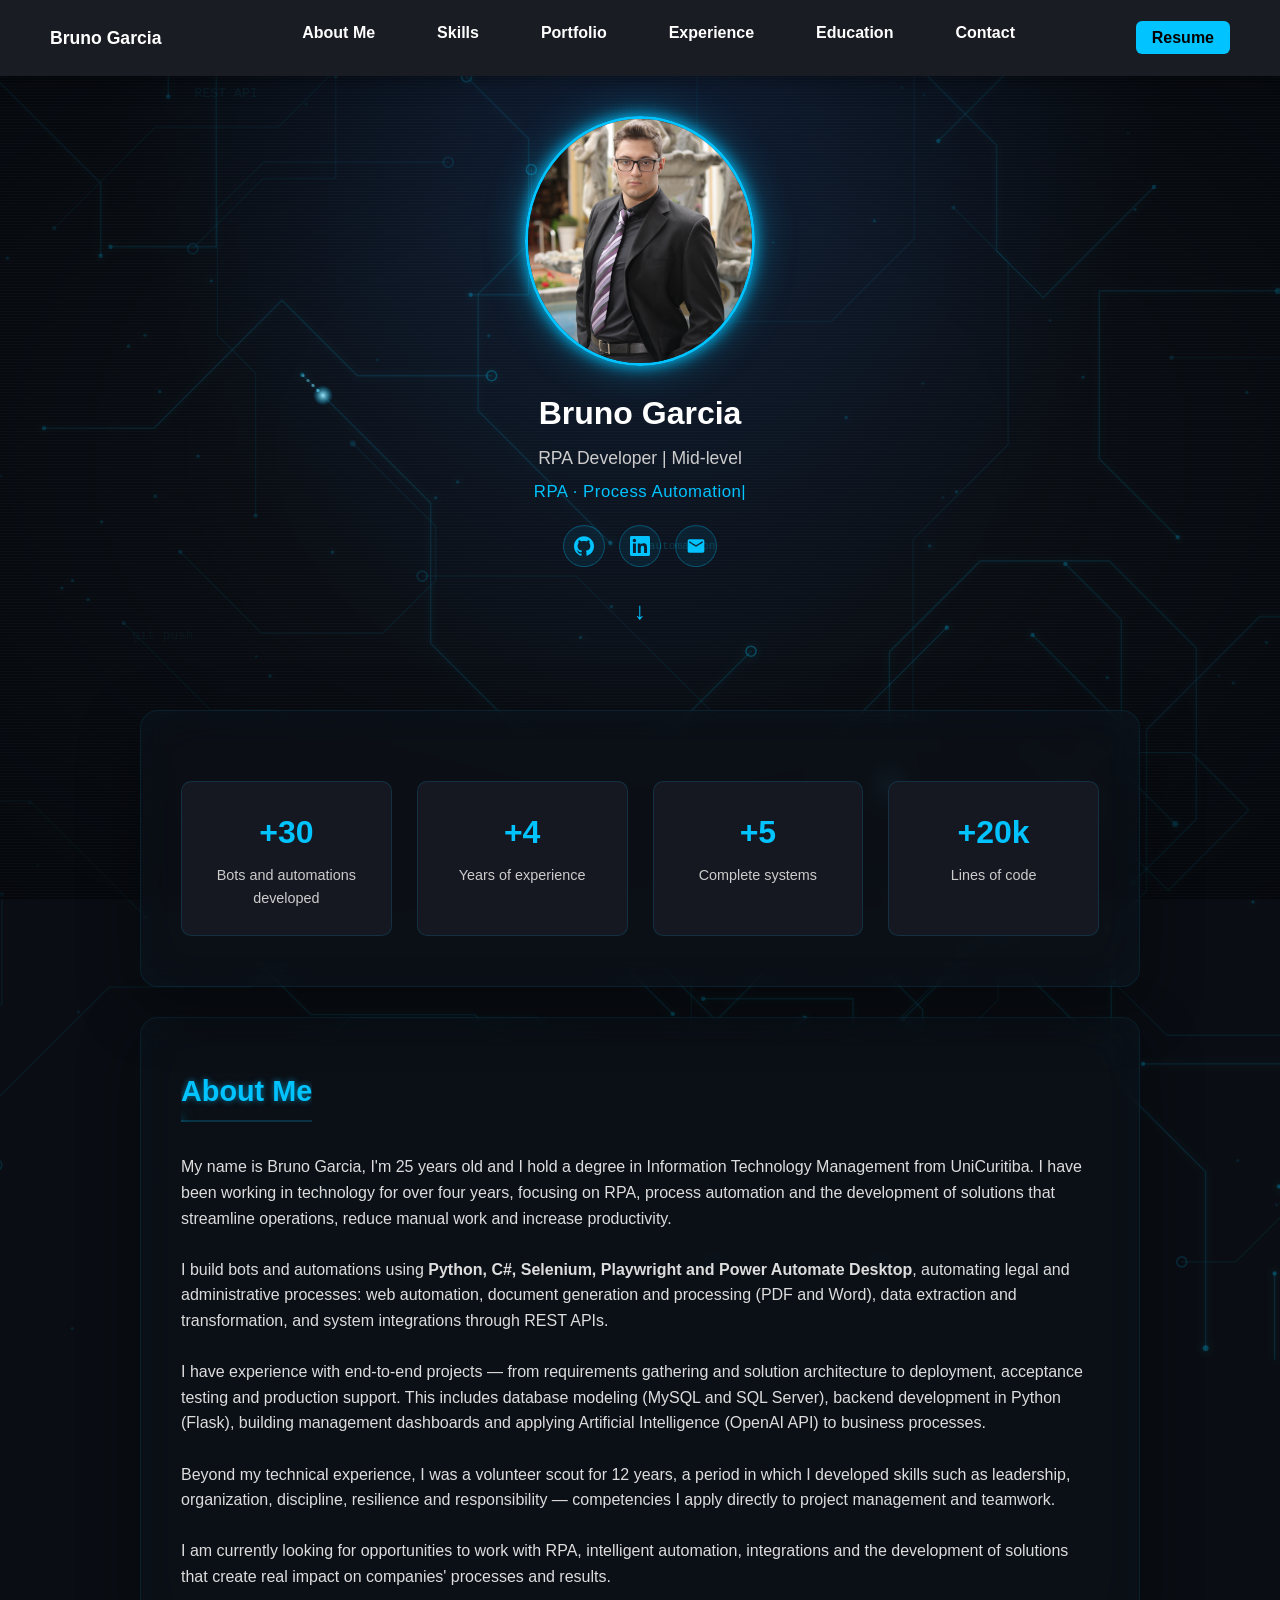
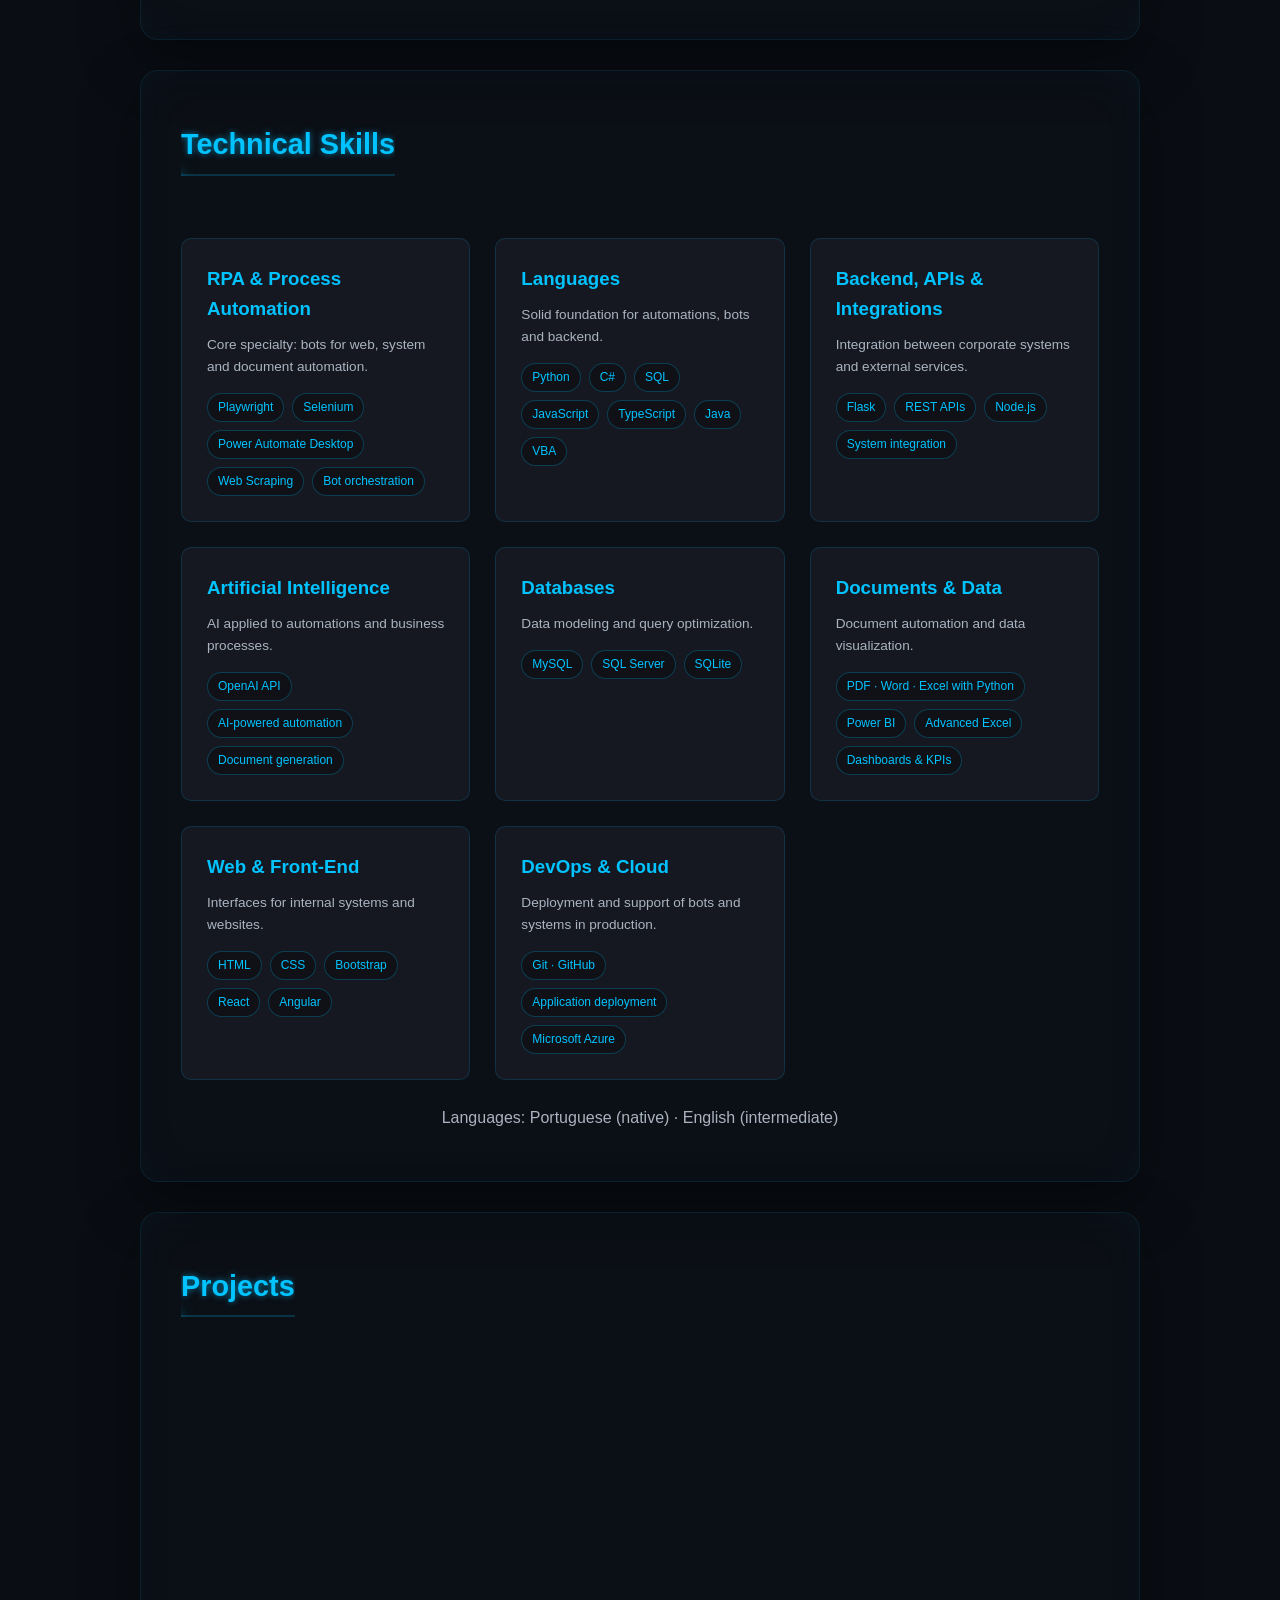
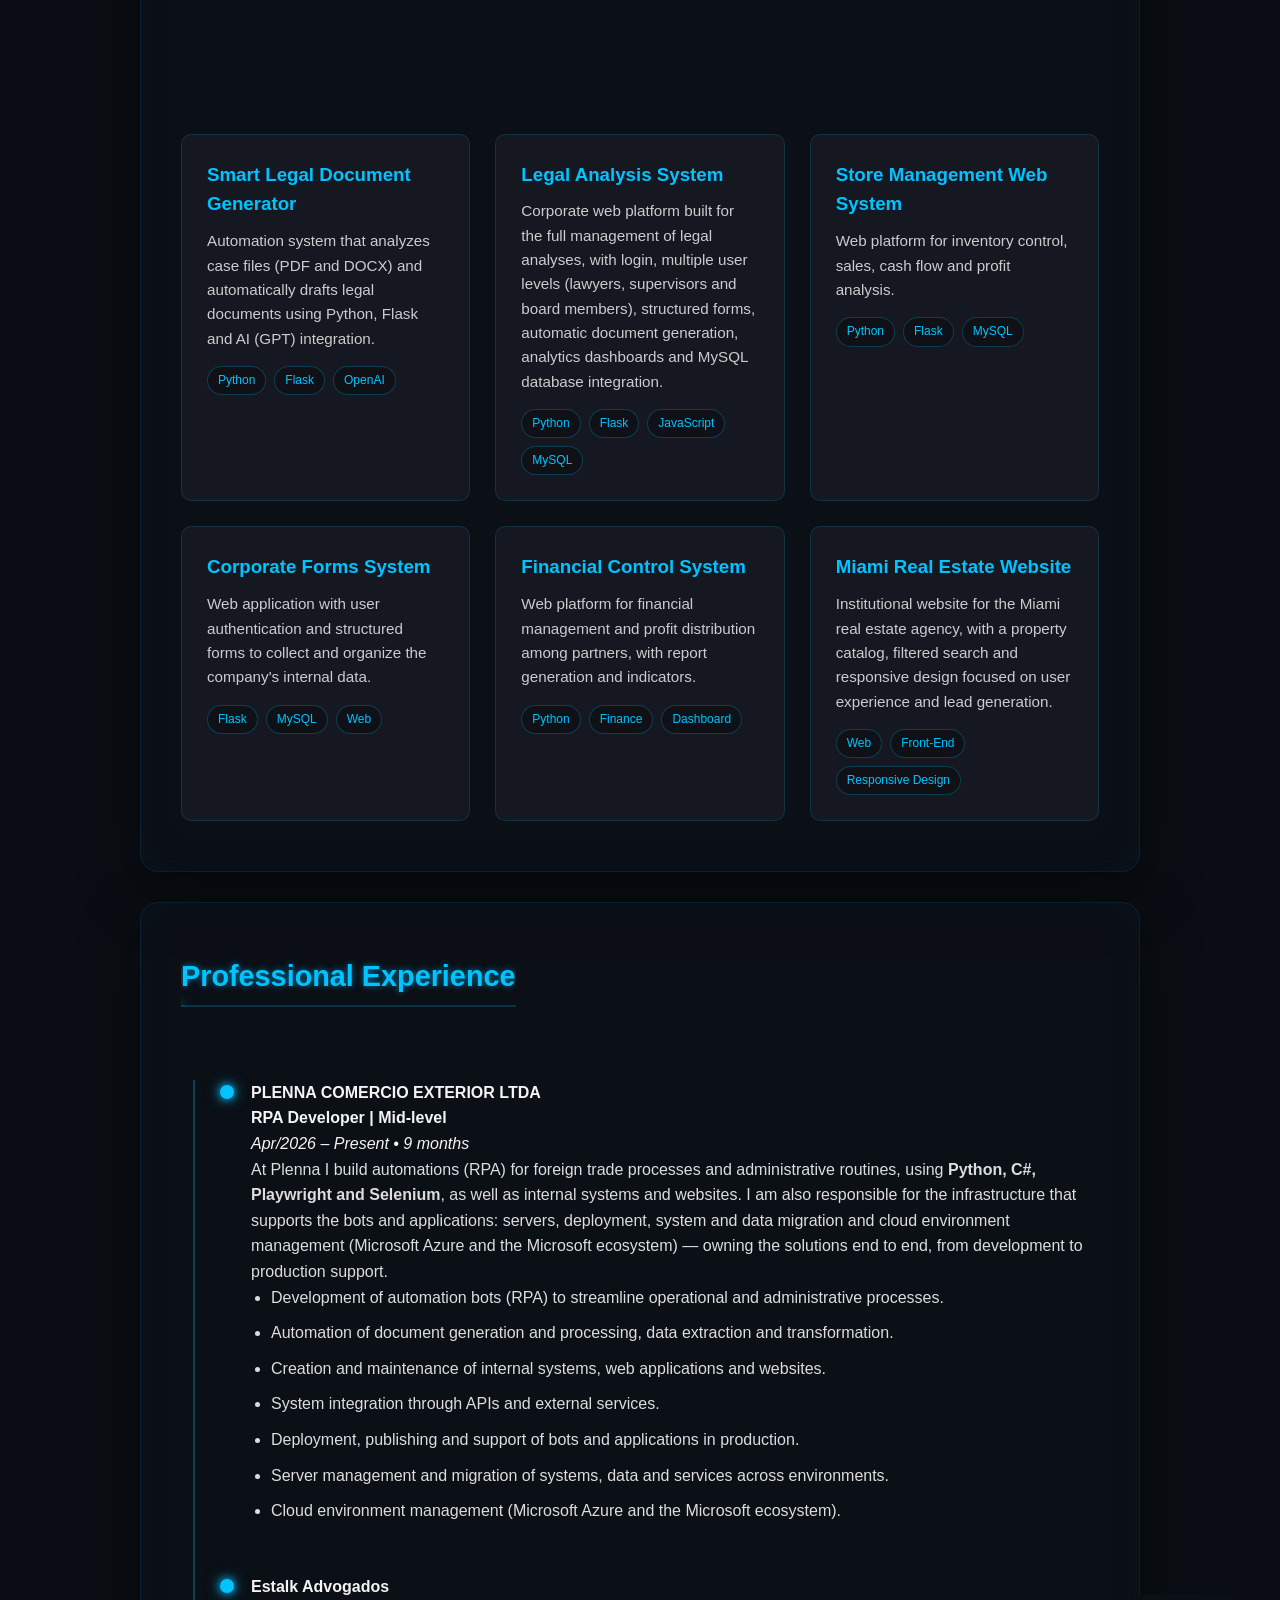
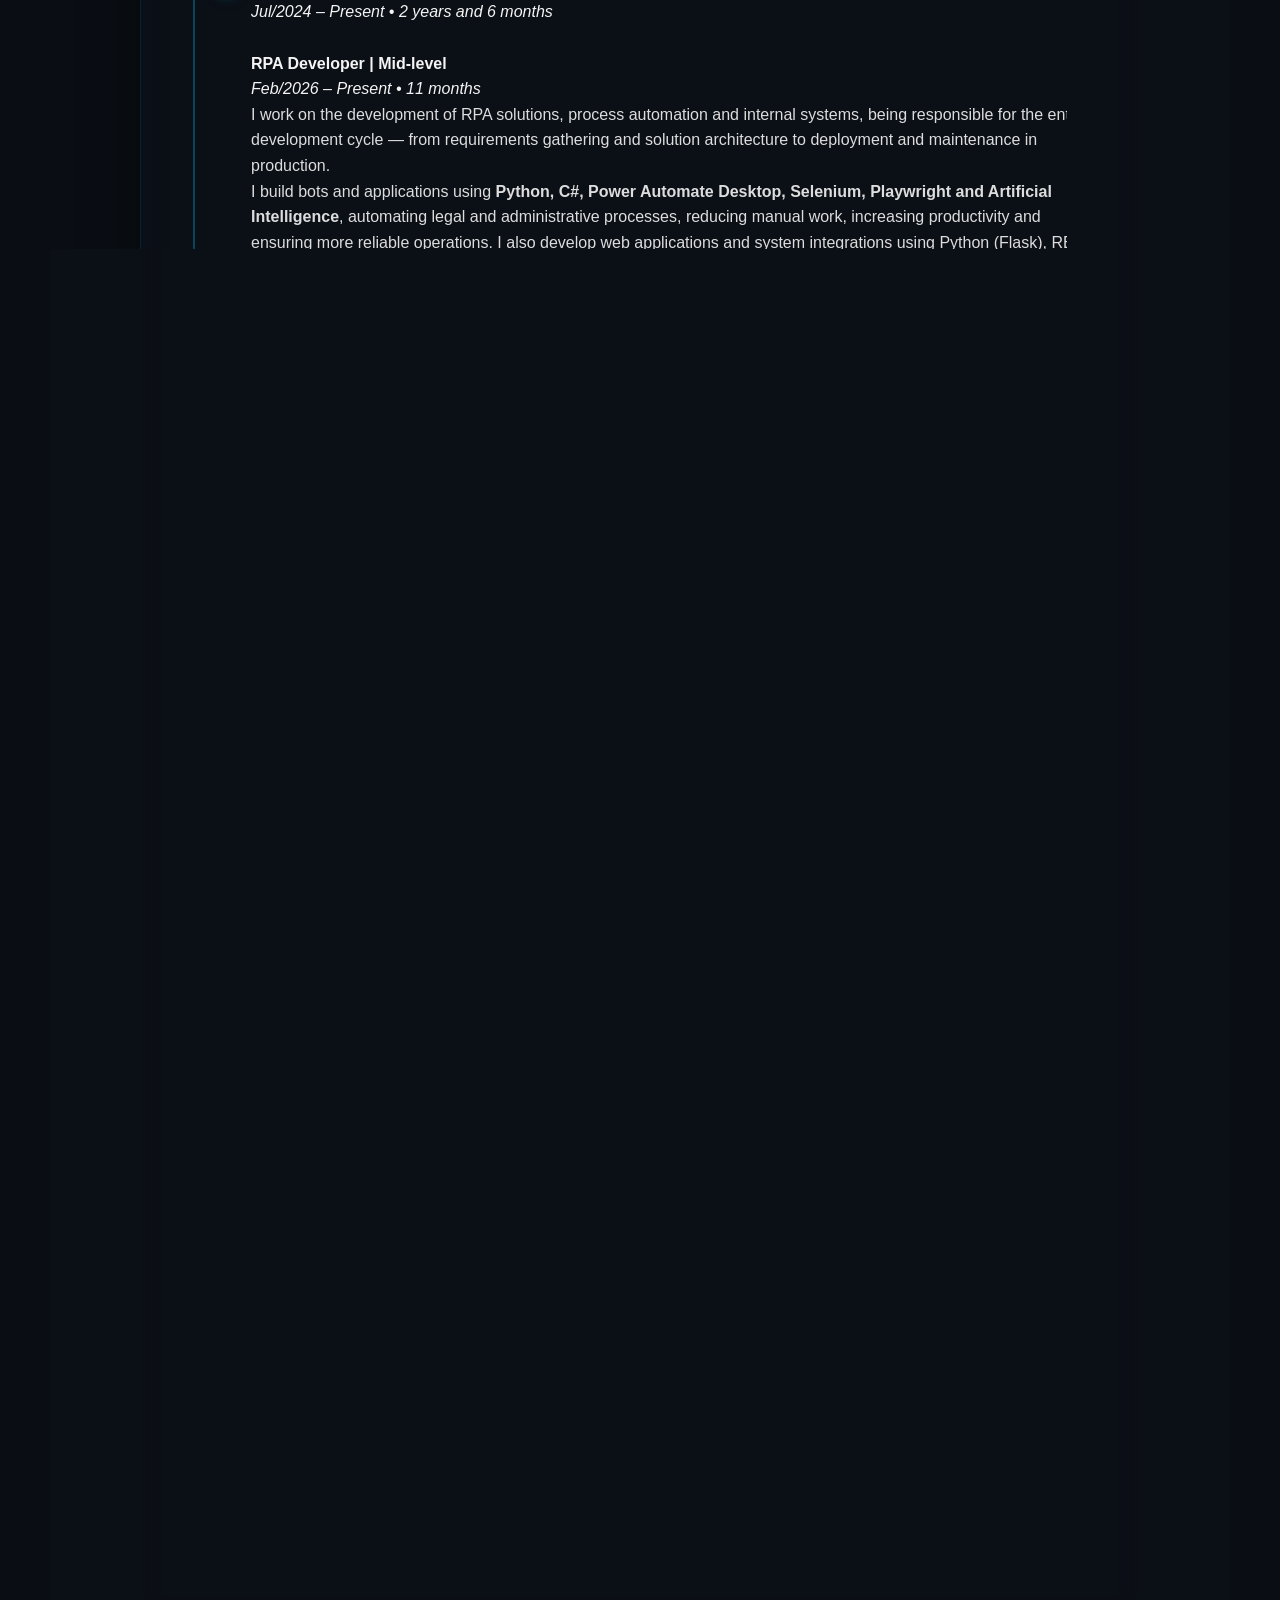
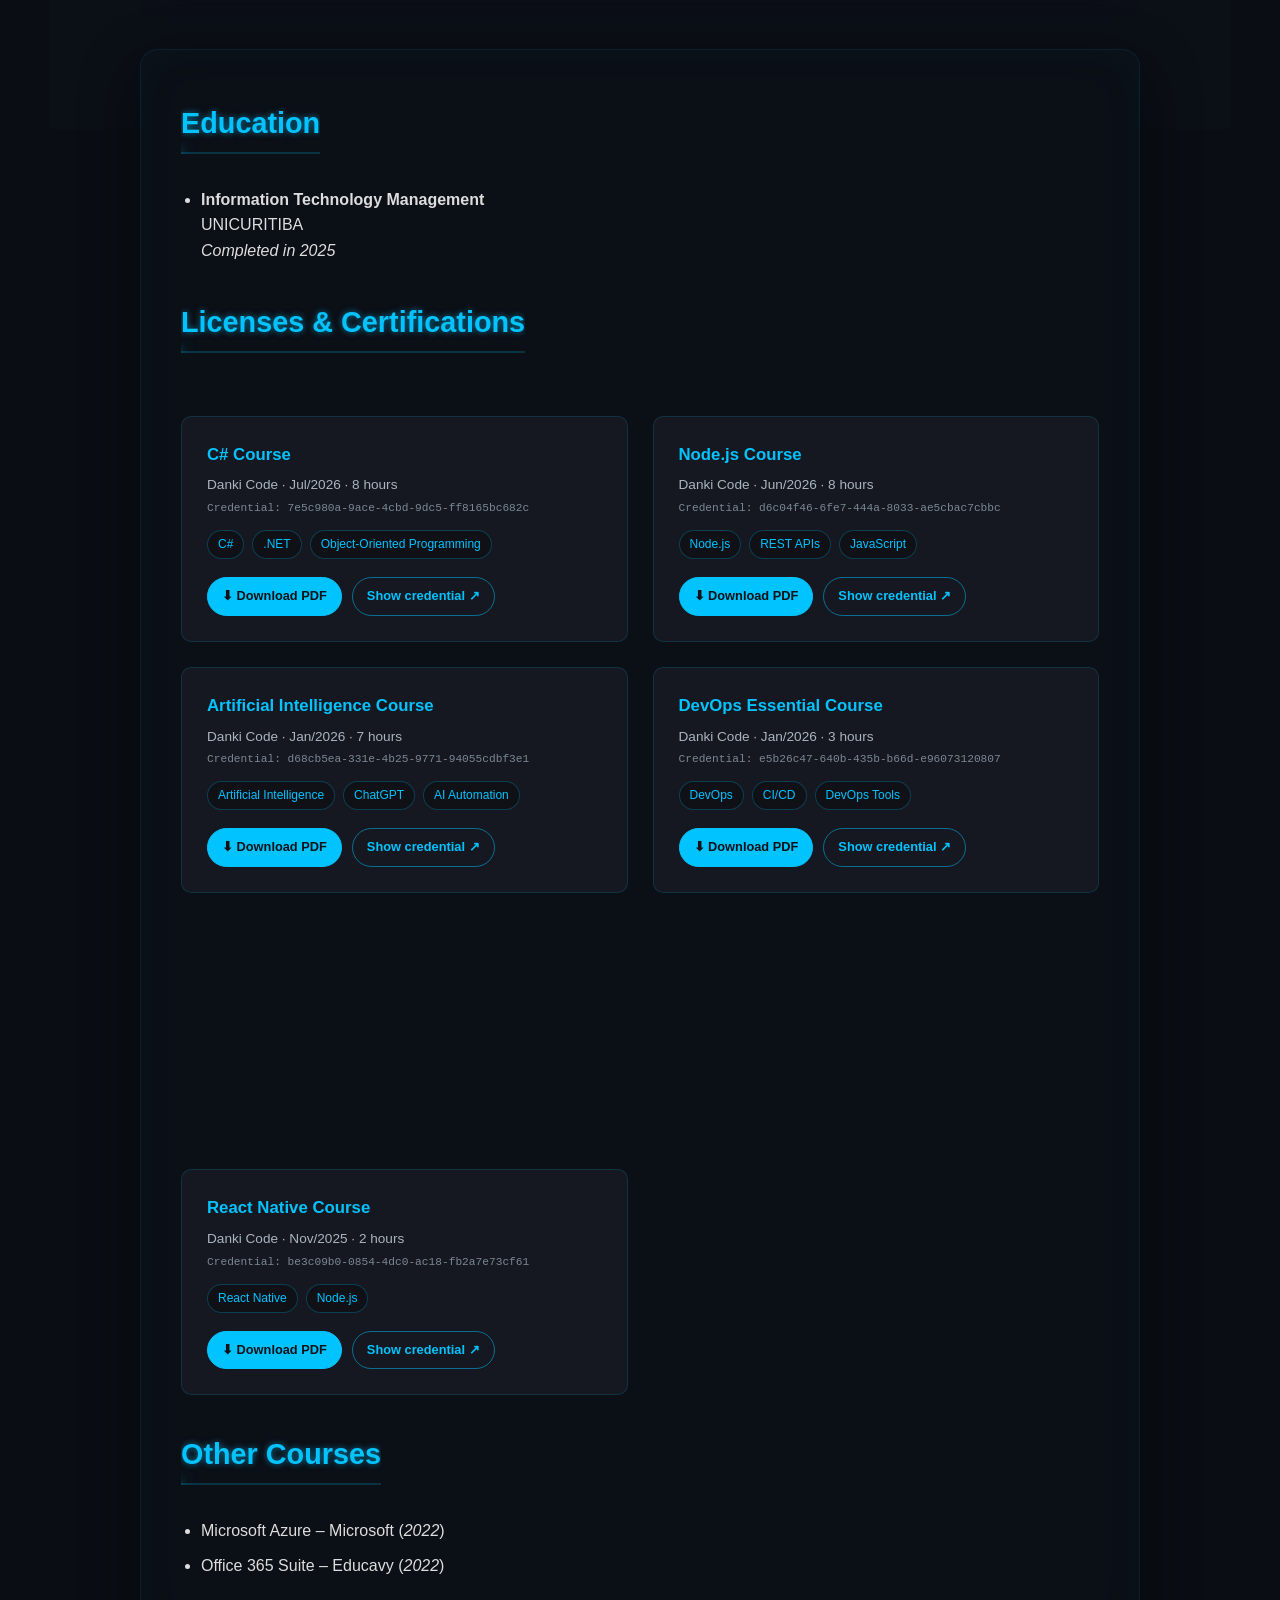
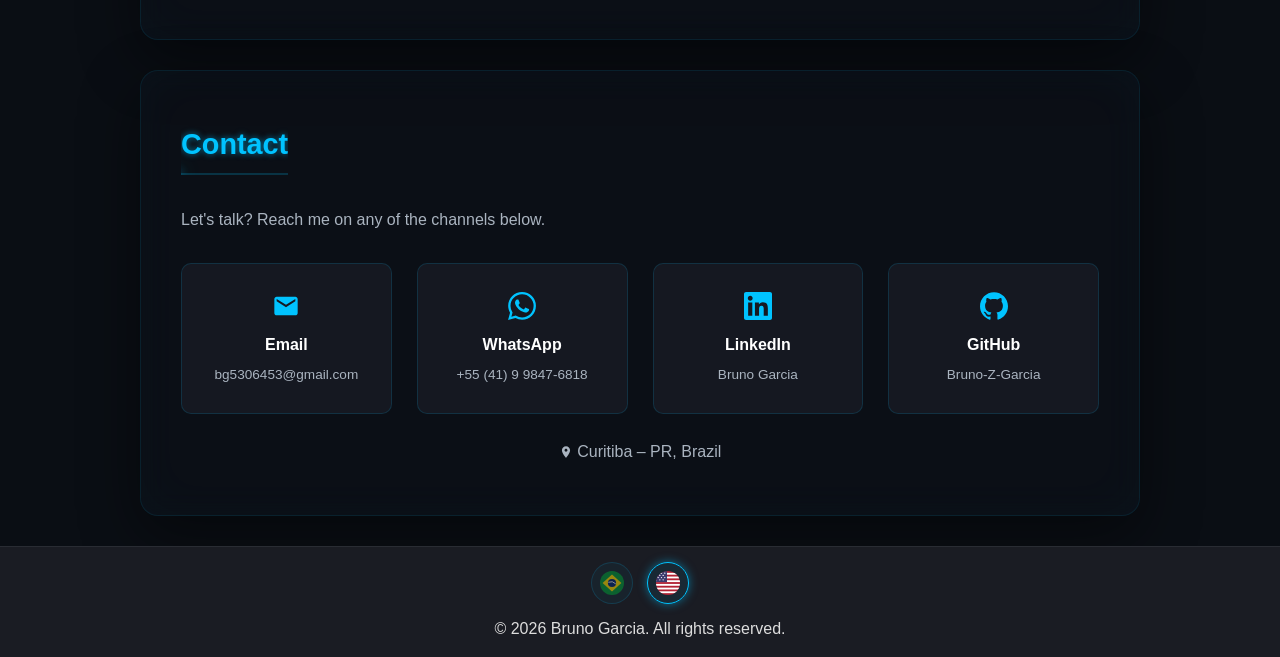
==== index-en.html @ 23de1682 "att" ====
<!-- index-en.html — English version of the site -->
<!DOCTYPE html>
<html lang="en">
<head>
    <meta charset="UTF-8" />
    <meta name="viewport" content="width=device-width, initial-scale=1.0" />
    <title>Bruno Garcia | RPA Developer</title>
    <meta name="description" content="Bruno Garcia — Mid-level RPA Developer based in Curitiba, Brazil. Process automation with Python, C#, Playwright, Selenium and Power Automate Desktop, REST API integrations and AI applied to business processes." />
    <meta name="theme-color" content="#0a0e14" />
    <link rel="canonical" href="https://bruno-z-garcia.github.io/Curriculo-Bruno-Garcia/index-en.html" />
    <link rel="alternate" hreflang="pt-BR" href="https://bruno-z-garcia.github.io/Curriculo-Bruno-Garcia/" />
    <link rel="alternate" hreflang="en" href="https://bruno-z-garcia.github.io/Curriculo-Bruno-Garcia/index-en.html" />

    <!-- Open Graph: link preview (LinkedIn, WhatsApp etc.) -->
    <meta property="og:type" content="website" />
    <meta property="og:title" content="Bruno Garcia | RPA Developer" />
    <meta property="og:description" content="Mid-level RPA Developer based in Curitiba, Brazil. Process automation with Python, C#, Playwright, Selenium and Power Automate Desktop, REST APIs and AI applied to business processes." />
    <meta property="og:url" content="https://bruno-z-garcia.github.io/Curriculo-Bruno-Garcia/index-en.html" />
    <meta property="og:image" content="https://bruno-z-garcia.github.io/Curriculo-Bruno-Garcia/assets/Foto_perfil.jpg" />
    <meta property="og:locale" content="en_US" />
    <meta name="twitter:card" content="summary" />
    <meta name="twitter:title" content="Bruno Garcia | RPA Developer" />
    <meta name="twitter:description" content="Mid-level RPA Developer based in Curitiba, Brazil. Process automation with Python, C#, Playwright, Selenium and Power Automate Desktop, REST APIs and AI." />
    <meta name="twitter:image" content="https://bruno-z-garcia.github.io/Curriculo-Bruno-Garcia/assets/Foto_perfil.jpg" />

    <link rel="icon" type="image/png" href="favicon.png">

    <script type="application/ld+json">
    {
        "@context": "https://schema.org",
        "@type": "Person",
        "name": "Bruno Garcia",
        "jobTitle": "RPA Developer",
        "url": "https://bruno-z-garcia.github.io/Curriculo-Bruno-Garcia/index-en.html",
        "image": "https://bruno-z-garcia.github.io/Curriculo-Bruno-Garcia/assets/Foto_perfil.jpg",
        "email": "mailto:bg5306453@gmail.com",
        "telephone": "+55 41 99847-6818",
        "address": {
            "@type": "PostalAddress",
            "addressLocality": "Curitiba",
            "addressRegion": "PR",
            "addressCountry": "BR"
        },
        "alumniOf": "UniCuritiba",
        "sameAs": [
            "https://www.linkedin.com/in/bruno-garcia-b0013a254/",
            "https://github.com/Bruno-Z-Garcia"
        ],
        "knowsAbout": ["RPA", "Process Automation", "Python", "C#", "Playwright", "Selenium", "Power Automate", "REST APIs", "Artificial Intelligence", "MySQL", "SQL Server", "Microsoft Azure"]
    }
    </script>
    <link rel="stylesheet" href="style.css" />
    <script>document.documentElement.classList.add("js");</script>

</head>
<body>
    <div id="circuito-fundo" class="circuito-camada" aria-hidden="true"></div>
    <div id="circuito-frente" class="circuito-camada" aria-hidden="true"></div>
    <div id="circuito-glow" class="circuito-camada" aria-hidden="true"></div>
    <canvas id="bg-canvas" aria-hidden="true"></canvas>
    <div id="bg-overlay" aria-hidden="true"></div>
    <div id="barra-progresso" aria-hidden="true"></div>
    <nav class="navbar">
    <div class="logo">Bruno Garcia</div>
    <button class="menu-toggle" onclick="toggleMenu()" aria-label="Open menu" aria-expanded="false" aria-controls="menu">☰</button>
    <ul class="menu" id="menu">
            <li><a href="#sobre">About Me</a></li>
            <li><a href="#habilidades">Skills</a></li>
            <li><a href="#projetos">Portfolio</a></li>
            <li><a href="#experiencias">Experience</a></li>
            <li><a href="#formacao">Education</a></li>
            <li><a href="#contato">Contact</a></li>
            <li class="mobile-download">
        <a href="assets/Bruno_Garcia_Resume_EN.pdf" download target="_blank">Resume</a>
    </li>
    </ul>
    <div class="curriculo-download desktop-only">
        <a href="assets/Bruno_Garcia_Resume_EN.pdf" download target="_blank">Resume</a>
    </div>
    </nav>
    <header>
    <div class="container">
        <img src="assets/Foto_perfil.jpg" alt="Photo of Bruno Garcia" class="foto-perfil" width="230" height="250" />
        <h1>Bruno Garcia</h1>
        <p class="subtitulo">RPA Developer | Mid-level</p>
        <p class="typewriter-linha"><span id="typewriter"></span><span class="cursor">|</span></p>
        <div class="social-links">
            <a href="https://github.com/Bruno-Z-Garcia" target="_blank" rel="noopener" aria-label="GitHub" title="GitHub">
                <svg viewBox="0 0 24 24" width="20" height="20" fill="currentColor" aria-hidden="true"><path d="M12 .297c-6.63 0-12 5.373-12 12 0 5.303 3.438 9.8 8.205 11.385.6.113.82-.258.82-.577 0-.285-.01-1.04-.015-2.04-3.338.724-4.042-1.61-4.042-1.61C4.422 18.07 3.633 17.7 3.633 17.7c-1.087-.744.084-.729.084-.729 1.205.084 1.838 1.236 1.838 1.236 1.07 1.835 2.809 1.305 3.495.998.108-.776.417-1.305.76-1.605-2.665-.3-5.466-1.332-5.466-5.93 0-1.31.465-2.38 1.235-3.22-.135-.303-.54-1.523.105-3.176 0 0 1.005-.322 3.3 1.23.96-.267 1.98-.399 3-.405 1.02.006 2.04.138 3 .405 2.28-1.552 3.285-1.23 3.285-1.23.645 1.653.24 2.873.12 3.176.765.84 1.23 1.91 1.23 3.22 0 4.61-2.805 5.625-5.475 5.92.42.36.81 1.096.81 2.22 0 1.606-.015 2.896-.015 3.286 0 .315.21.69.825.57C20.565 22.092 24 17.592 24 12.297c0-6.627-5.373-12-12-12"/></svg>
            </a>
            <a href="https://www.linkedin.com/in/bruno-garcia-b0013a254/" target="_blank" rel="noopener" aria-label="LinkedIn" title="LinkedIn">
                <svg viewBox="0 0 24 24" width="20" height="20" fill="currentColor" aria-hidden="true"><path d="M20.447 20.452h-3.554v-5.569c0-1.328-.027-3.037-1.852-3.037-1.853 0-2.136 1.445-2.136 2.939v5.667H9.351V9h3.414v1.561h.046c.477-.9 1.637-1.85 3.37-1.85 3.601 0 4.267 2.37 4.267 5.455v6.286zM5.337 7.433c-1.144 0-2.063-.926-2.063-2.065 0-1.138.92-2.063 2.063-2.063 1.14 0 2.064.925 2.064 2.063 0 1.139-.925 2.065-2.064 2.065zm1.782 13.019H3.555V9h3.564v11.452zM22.225 0H1.771C.792 0 0 .774 0 1.729v20.542C0 23.227.792 24 1.771 24h20.451C23.2 24 24 23.227 24 22.271V1.729C24 .774 23.2 0 22.225 0z"/></svg>
            </a>
            <a href="mailto:bg5306453@gmail.com" aria-label="Email" title="Email">
                <svg viewBox="0 0 24 24" width="20" height="20" fill="currentColor" aria-hidden="true"><path d="M20 4H4c-1.1 0-1.99.9-1.99 2L2 18c0 1.1.9 2 2 2h16c1.1 0 2-.9 2-2V6c0-1.1-.9-2-2-2zm0 4-8 5-8-5V6l8 5 8-5v2z"/></svg>
            </a>
        </div>
        <a href="#metricas" class="scroll-indicador" aria-label="Scroll to the next section">↓</a>
    </div>
</header>
<section id="metricas">
<div class="container">

<div class="metricas-grid">

<div class="metrica">
<h3 class="contador" data-valor="30" data-prefixo="+">+30</h3>
<p>Bots and automations developed</p>
</div>

<div class="metrica">
<h3 class="contador" data-valor="4" data-prefixo="+">+4</h3>
<p>Years of experience</p>
</div>

<div class="metrica">
<h3 class="contador" data-valor="5" data-prefixo="+">+5</h3>
<p>Complete systems</p>
</div>

<div class="metrica">
<h3 class="contador" data-valor="20" data-prefixo="+" data-sufixo="k">+20k</h3>
<p>Lines of code</p>
</div>

</div>

</div>
</section>
    <section id="sobre" class="reveal">
    <div class="container">
        <h2>About Me</h2>

        <p>
            My name is Bruno Garcia, I'm 25 years old and I hold a degree in Information Technology Management from UniCuritiba.
            I have been working in technology for over four years, focusing on RPA, process automation and the development
            of solutions that streamline operations, reduce manual work and increase productivity.
        </p>

        <br>

        <p>
            I build bots and automations using <strong>Python, C#, Selenium, Playwright and Power Automate Desktop</strong>,
            automating legal and administrative processes: web automation, document generation and processing
            (PDF and Word), data extraction and transformation, and system integrations through REST APIs.
        </p>

        <br>

        <p>
            I have experience with end-to-end projects — from requirements gathering and solution architecture to
            deployment, acceptance testing and production support. This includes database modeling (MySQL and SQL Server),
            backend development in Python (Flask), building management dashboards and applying
            Artificial Intelligence (OpenAI API) to business processes.
        </p>

        <br>

        <p>
            Beyond my technical experience, I was a volunteer scout for 12 years, a period in which I developed
            skills such as leadership, organization, discipline, resilience and responsibility — competencies I apply
            directly to project management and teamwork.
        </p>

        <br>

        <p>
            I am currently looking for opportunities to work with RPA, intelligent automation, integrations and the
            development of solutions that create real impact on companies' processes and results.
        </p>

    </div>
</section>
<section id="habilidades" class="reveal">
  <div class="container">
    <h2>Technical Skills</h2>

    <div class="projetos-grid habilidades-grid">

      <div class="projeto-card">
        <h3>RPA &amp; Process Automation</h3>
        <p>Core specialty: bots for web, system and document automation.</p>
        <div class="tech">
          <span>Playwright</span>
          <span>Selenium</span>
          <span>Power Automate Desktop</span>
          <span>Web Scraping</span>
          <span>Bot orchestration</span>
        </div>
      </div>

      <div class="projeto-card">
        <h3>Languages</h3>
        <p>Solid foundation for automations, bots and backend.</p>
        <div class="tech">
          <span>Python</span>
          <span>C#</span>
          <span>SQL</span>
          <span>JavaScript</span>
          <span>TypeScript</span>
          <span>Java</span>
          <span>VBA</span>
        </div>
      </div>

      <div class="projeto-card">
        <h3>Backend, APIs &amp; Integrations</h3>
        <p>Integration between corporate systems and external services.</p>
        <div class="tech">
          <span>Flask</span>
          <span>REST APIs</span>
          <span>Node.js</span>
          <span>System integration</span>
        </div>
      </div>

      <div class="projeto-card">
        <h3>Artificial Intelligence</h3>
        <p>AI applied to automations and business processes.</p>
        <div class="tech">
          <span>OpenAI API</span>
          <span>AI-powered automation</span>
          <span>Document generation</span>
        </div>
      </div>

      <div class="projeto-card">
        <h3>Databases</h3>
        <p>Data modeling and query optimization.</p>
        <div class="tech">
          <span>MySQL</span>
          <span>SQL Server</span>
          <span>SQLite</span>
        </div>
      </div>

      <div class="projeto-card">
        <h3>Documents &amp; Data</h3>
        <p>Document automation and data visualization.</p>
        <div class="tech">
          <span>PDF · Word · Excel with Python</span>
          <span>Power BI</span>
          <span>Advanced Excel</span>
          <span>Dashboards &amp; KPIs</span>
        </div>
      </div>

      <div class="projeto-card">
        <h3>Web &amp; Front-End</h3>
        <p>Interfaces for internal systems and websites.</p>
        <div class="tech">
          <span>HTML</span>
          <span>CSS</span>
          <span>Bootstrap</span>
          <span>React</span>
          <span>Angular</span>
        </div>
      </div>

      <div class="projeto-card">
        <h3>DevOps &amp; Cloud</h3>
        <p>Deployment and support of bots and systems in production.</p>
        <div class="tech">
          <span>Git · GitHub</span>
          <span>Application deployment</span>
          <span>Microsoft Azure</span>
        </div>
      </div>

    </div>

    <p class="idiomas-nota">Languages: Portuguese (native) · English (intermediate)</p>
  </div>
</section>
<section id="projetos" class="reveal">
<div class="container">

<h2>Projects</h2>

<div class="projetos-grid">

<div class="projeto-card">
<h3>Legal Automation (RPA)</h3>
<p>
Development of bots to automate legal tasks such as issuing judicial release orders, generating court fee slips, judicial calculations, initial pleadings and controllership routines.
</p>

<div class="tech">
<span>Python</span>
<span>Selenium</span>
<span>Playwright</span>
<span>RPA</span>
</div>
</div>


<div class="projeto-card">
<h3>System Integration Bots</h3>
<p>
Development of automations responsible for claim intake, importing and exporting data between corporate systems and automated information processing.
</p>

<div class="tech">
<span>Python</span>
<span>C#</span>
<span>REST APIs</span>
</div>
</div>


<div class="projeto-card">
<h3>Automation Management Platform</h3>
<p>
Internal system to register, monitor and manage the company's multiple bots and automated processes.
</p>

<div class="tech">
<span>Python</span>
<span>RPA</span>
<span>Dashboard</span>
</div>
</div>


<div class="projeto-card">
<h3>Smart Legal Document Generator</h3>
<p>
Automation system that analyzes case files (PDF and DOCX) and automatically drafts legal documents using Python, Flask and AI (GPT) integration.
</p>

<div class="tech">
<span>Python</span>
<span>Flask</span>
<span>OpenAI</span>
</div>
</div>


<div class="projeto-card">
<h3>Legal Analysis System</h3>
<p>
Corporate web platform built for the full management of legal analyses, with login, multiple user levels (lawyers, supervisors and board members), structured forms, automatic document generation, analytics dashboards and MySQL database integration.
</p>

<div class="tech">
<span>Python</span>
<span>Flask</span>
<span>JavaScript</span>
<span>MySQL</span>
</div>
</div>


<div class="projeto-card">
<h3>Store Management Web System</h3>
<p>
Web platform for inventory control, sales, cash flow and profit analysis.
</p>

<div class="tech">
<span>Python</span>
<span>Flask</span>
<span>MySQL</span>
</div>
</div>


<div class="projeto-card">
<h3>Corporate Forms System</h3>
<p>
Web application with user authentication and structured forms to collect and organize the company's internal data.
</p>

<div class="tech">
<span>Flask</span>
<span>MySQL</span>
<span>Web</span>
</div>
</div>


<div class="projeto-card">
<h3>Financial Control System</h3>
<p>
Web platform for financial management and profit distribution among partners, with report generation and indicators.
</p>

<div class="tech">
<span>Python</span>
<span>Finance</span>
<span>Dashboard</span>
</div>
</div>


<div class="projeto-card">
<h3>Miami Real Estate Website</h3>
<p>
Institutional website for the Miami real estate agency, with a property catalog, filtered search and responsive design focused on user experience and lead generation.
</p>

<div class="tech">
<span>Web</span>
<span>Front-End</span>
<span>Responsive Design</span>
</div>
</div>

</div>
</div>
</section>
<section id="experiencias" class="reveal">
<div class="container">

<h2>Professional Experience</h2>

<div class="timeline">

<!-- PLENNACOMEX -->
<div class="timeline-item">
<div class="timeline-dot"></div>

<div class="timeline-content">

<strong>PLENNA COMERCIO EXTERIOR LTDA</strong><br>

<strong>RPA Developer | Mid-level</strong><br>

<em>
Apr/2026 – Present •
<span class="duracao" data-inicio="2026-04"></span>
</em>

<p>
At Plenna I build automations (RPA) for foreign trade processes and administrative routines,
using <strong>Python, C#, Playwright and Selenium</strong>, as well as internal systems and websites.
I am also responsible for the infrastructure that supports the bots and applications: servers, deployment,
system and data migration and cloud environment management (Microsoft Azure and the Microsoft ecosystem) —
owning the solutions end to end, from development to production support.
</p>

<ul>
<li>Development of automation bots (RPA) to streamline operational and administrative processes.</li>
<li>Automation of document generation and processing, data extraction and transformation.</li>
<li>Creation and maintenance of internal systems, web applications and websites.</li>
<li>System integration through APIs and external services.</li>
<li>Deployment, publishing and support of bots and applications in production.</li>
<li>Server management and migration of systems, data and services across environments.</li>
<li>Cloud environment management (Microsoft Azure and the Microsoft ecosystem).</li>
</ul>

</div>
</div>

<!-- ESTALK -->
<div class="timeline-item">
<div class="timeline-dot"></div>

<div class="timeline-content">

<strong>Estalk Advogados</strong><br>
<em>
Jul/2024 – Present •
<span class="duracao" data-inicio="2024-07"></span>
</em>

<br><br>

<strong>RPA Developer | Mid-level</strong><br>
<em>
Feb/2026 – Present •
<span class="duracao" data-inicio="2026-02"></span>
</em>

<p>
I work on the development of RPA solutions, process automation and internal systems, being responsible for
the entire development cycle — from requirements gathering and solution architecture to deployment
and maintenance in production.
</p>

<p>
I build bots and applications using <strong>Python, C#, Power Automate Desktop, Selenium, Playwright and
Artificial Intelligence</strong>, automating legal and administrative processes, reducing manual work,
increasing productivity and ensuring more reliable operations. I also develop web applications and
system integrations using Python (Flask), REST APIs and relational databases.
</p>

<ul>
<li>Development of automation bots (RPA).</li>
<li>Development of internal systems and web applications.</li>
<li>System integration through APIs, including legal systems such as CPJ, XJUS and Preâmbulo.</li>
<li>Automation of document generation and processing (PDF and Word).</li>
<li>Automated data extraction and transformation.</li>
<li>Development of dashboards and indicators (KPIs).</li>
<li>Database modeling and optimization.</li>
<li>Application of Artificial Intelligence (OpenAI) to business processes.</li>
<li>Deployment, maintenance and continuous improvement of the solutions.</li>
</ul>

<br>

<strong>RPA Developer | Junior</strong><br>
<em>
Jul/2024 – Feb/2026 •
<span class="duracao" data-inicio="2024-07" data-fim="2026-02"></span>
</em>

<p>
I worked on the development and maintenance of RPA solutions, process automations and internal systems,
building tools aimed at streamlining operational activities and supporting the legal and administrative teams.
</p>

<ul>
<li>Creation of bots using Python, Selenium and Power Automate for web automations.</li>
<li>Automatic document generation, data processing and information integration across platforms.</li>
<li>Backend development with Python (Flask) and construction of web interfaces.</li>
<li>MySQL database modeling and system integrations through APIs.</li>
<li>Involvement in every stage: needs analysis, implementation, testing and maintenance.</li>
</ul>

</div>
</div>

<!-- TJPR -->
<div class="timeline-item">
<div class="timeline-dot"></div>

<div class="timeline-content">

<strong>Court of Justice of the State of Paraná (TJPR)</strong><br>

<strong>IT Intern</strong><br>

<em>
May/2023 – Jul/2024 •
<span class="duracao" data-inicio="2023-05" data-fim="2024-07"></span>
</em>

<p>
I worked in technical support and IT infrastructure maintenance, helping to maintain equipment and supporting internal users.
</p>

<ul>
<li>Technical support for users.</li>
<li>Maintenance of computers and peripherals.</li>
<li>Management of printers and network devices.</li>
<li>Configuration of extensions and corporate telephony.</li>
</ul>

</div>
</div>


<!-- SPACESET -->
<div class="timeline-item">
<div class="timeline-dot"></div>

<div class="timeline-content">

<strong>SpaceSet</strong><br>

<strong>IT Analyst</strong><br>

<em>
Aug/2021 – Sep/2022 •
<span class="duracao" data-inicio="2021-08" data-fim="2022-09"></span>
</em>

<p>
I worked with technical support, IT infrastructure and the development of technology solutions to improve internal processes.
</p>

<ul>
<li>Technical support and systems maintenance.</li>
<li>IT infrastructure management.</li>
<li>Administration of corporate systems.</li>
<li>Implementation of technology improvements.</li>
</ul>

</div>
</div>

</div>
</div>
</section>
<section id="formacao" class="reveal">
    <div class="container">

        <h2>Education</h2>

        <ul>
            <li>
                <strong>Information Technology Management</strong><br>
                UNICURITIBA<br>
                <em>Completed in 2025</em>
            </li>
        </ul>

        <br>

        <h2>Licenses &amp; Certifications</h2>

        <div class="cert-grid">

            <div class="cert-card">
                <h3>C# Course</h3>
                <p class="cert-emissor">Danki Code · Jul/2026 · 8 hours</p>
                <p class="cert-codigo">Credential: 7e5c980a-9ace-4cbd-9dc5-ff8165bc682c</p>
                <div class="tech">
                    <span>C#</span>
                    <span>.NET</span>
                    <span>Object-Oriented Programming</span>
                </div>
                <div class="cert-botoes">
                    <a href="assets/Certificados/curso-csharp.pdf" download class="btn-cert btn-cert-download">⬇ Download PDF</a>
                    <a href="https://cursos.dankicode.com/validate-certificate" target="_blank" rel="noopener" class="btn-cert btn-cert-validar">Show credential ↗</a>
                </div>
            </div>

            <div class="cert-card">
                <h3>Node.js Course</h3>
                <p class="cert-emissor">Danki Code · Jun/2026 · 8 hours</p>
                <p class="cert-codigo">Credential: d6c04f46-6fe7-444a-8033-ae5cbac7cbbc</p>
                <div class="tech">
                    <span>Node.js</span>
                    <span>REST APIs</span>
                    <span>JavaScript</span>
                </div>
                <div class="cert-botoes">
                    <a href="assets/Certificados/curso-nodejs.pdf" download class="btn-cert btn-cert-download">⬇ Download PDF</a>
                    <a href="https://cursos.dankicode.com/validate-certificate" target="_blank" rel="noopener" class="btn-cert btn-cert-validar">Show credential ↗</a>
                </div>
            </div>

            <div class="cert-card">
                <h3>Artificial Intelligence Course</h3>
                <p class="cert-emissor">Danki Code · Jan/2026 · 7 hours</p>
                <p class="cert-codigo">Credential: d68cb5ea-331e-4b25-9771-94055cdbf3e1</p>
                <div class="tech">
                    <span>Artificial Intelligence</span>
                    <span>ChatGPT</span>
                    <span>AI Automation</span>
                </div>
                <div class="cert-botoes">
                    <a href="assets/Certificados/curso-inteligencia-artificial.pdf" download class="btn-cert btn-cert-download">⬇ Download PDF</a>
                    <a href="https://cursos.dankicode.com/validate-certificate" target="_blank" rel="noopener" class="btn-cert btn-cert-validar">Show credential ↗</a>
                </div>
            </div>

            <div class="cert-card">
                <h3>DevOps Essential Course</h3>
                <p class="cert-emissor">Danki Code · Jan/2026 · 3 hours</p>
                <p class="cert-codigo">Credential: e5b26c47-640b-435b-b66d-e96073120807</p>
                <div class="tech">
                    <span>DevOps</span>
                    <span>CI/CD</span>
                    <span>DevOps Tools</span>
                </div>
                <div class="cert-botoes">
                    <a href="assets/Certificados/curso-devops.pdf" download class="btn-cert btn-cert-download">⬇ Download PDF</a>
                    <a href="https://cursos.dankicode.com/validate-certificate" target="_blank" rel="noopener" class="btn-cert btn-cert-validar">Show credential ↗</a>
                </div>
            </div>

            <div class="cert-card">
                <h3>Complete Python Course</h3>
                <p class="cert-emissor">Danki Code · Dec/2025 · 28 hours</p>
                <p class="cert-codigo">Credential: 726f8c3d-04ba-409e-bc51-e8863cbb87e0</p>
                <div class="tech">
                    <span>Python</span>
                    <span>JavaScript</span>
                    <span>Programming Logic</span>
                </div>
                <div class="cert-botoes">
                    <a href="assets/Certificados/curso-python.pdf" download class="btn-cert btn-cert-download">⬇ Download PDF</a>
                    <a href="https://cursos.dankicode.com/validate-certificate" target="_blank" rel="noopener" class="btn-cert btn-cert-validar">Show credential ↗</a>
                </div>
            </div>

            <div class="cert-card">
                <h3>Complete Front-End Webmaster Course</h3>
                <p class="cert-emissor">Danki Code · Dec/2025 · 83 hours</p>
                <p class="cert-codigo">Credential: ad40cdad-b214-4e01-9cfd-eea959158992</p>
                <div class="tech">
                    <span>HTML</span>
                    <span>CSS</span>
                    <span>Bootstrap</span>
                    <span>Node.js</span>
                </div>
                <div class="cert-botoes">
                    <a href="assets/Certificados/curso-front-end.pdf" download class="btn-cert btn-cert-download">⬇ Download PDF</a>
                    <a href="https://cursos.dankicode.com/validate-certificate" target="_blank" rel="noopener" class="btn-cert btn-cert-validar">Show credential ↗</a>
                </div>
            </div>

            <div class="cert-card">
                <h3>React Native Course</h3>
                <p class="cert-emissor">Danki Code · Nov/2025 · 2 hours</p>
                <p class="cert-codigo">Credential: be3c09b0-0854-4dc0-ac18-fb2a7e73cf61</p>
                <div class="tech">
                    <span>React Native</span>
                    <span>Node.js</span>
                </div>
                <div class="cert-botoes">
                    <a href="assets/Certificados/curso-react-native.pdf" download class="btn-cert btn-cert-download">⬇ Download PDF</a>
                    <a href="https://cursos.dankicode.com/validate-certificate" target="_blank" rel="noopener" class="btn-cert btn-cert-validar">Show credential ↗</a>
                </div>
            </div>

        </div>

        <br>

        <h2>Other Courses</h2>

        <ul>
            <li>Microsoft Azure – Microsoft (<em>2022</em>)</li>
            <li>Office 365 Suite – Educavy (<em>2022</em>)</li>
        </ul>

    </div>
</section>
<section id="contato" class="reveal">
    <div class="container">
    <h2>Contact</h2>
    <p class="contato-chamada">Let's talk? Reach me on any of the channels below.</p>

    <div class="contato-grid">

        <a class="contato-card" href="mailto:bg5306453@gmail.com">
            <svg viewBox="0 0 24 24" width="28" height="28" fill="currentColor" aria-hidden="true"><path d="M20 4H4c-1.1 0-1.99.9-1.99 2L2 18c0 1.1.9 2 2 2h16c1.1 0 2-.9 2-2V6c0-1.1-.9-2-2-2zm0 4-8 5-8-5V6l8 5 8-5v2z"/></svg>
            <h3>Email</h3>
            <p>bg5306453@gmail.com</p>
        </a>

        <a class="contato-card" href="https://wa.me/5541998476818" target="_blank" rel="noopener">
            <svg viewBox="0 0 24 24" width="28" height="28" fill="currentColor" aria-hidden="true"><path d="M17.472 14.382c-.297-.149-1.758-.867-2.03-.967-.273-.099-.471-.148-.67.15-.197.297-.767.966-.94 1.164-.173.199-.347.223-.644.075-.297-.15-1.255-.463-2.39-1.475-.883-.788-1.48-1.761-1.653-2.059-.173-.297-.018-.458.13-.606.134-.133.298-.347.446-.52.149-.174.198-.298.298-.497.099-.198.05-.371-.025-.52-.075-.149-.669-1.612-.916-2.207-.242-.579-.487-.5-.669-.51-.173-.008-.371-.01-.57-.01-.198 0-.52.074-.792.372-.272.297-1.04 1.016-1.04 2.479 0 1.462 1.065 2.875 1.213 3.074.149.198 2.096 3.2 5.077 4.487.709.306 1.262.489 1.694.625.712.227 1.36.195 1.871.118.571-.085 1.758-.719 2.006-1.413.248-.694.248-1.289.173-1.413-.074-.124-.272-.198-.57-.347m-5.421 7.403h-.004a9.87 9.87 0 01-5.031-1.378l-.361-.214-3.741.982.998-3.648-.235-.374a9.86 9.86 0 01-1.51-5.26c.001-5.45 4.436-9.884 9.888-9.884 2.64 0 5.122 1.03 6.988 2.898a9.825 9.825 0 012.893 6.994c-.003 5.45-4.437 9.884-9.885 9.884m8.413-18.297A11.815 11.815 0 0012.05 0C5.495 0 .16 5.335.157 11.892c0 2.096.547 4.142 1.588 5.945L.057 24l6.305-1.654a11.882 11.882 0 005.683 1.448h.005c6.554 0 11.89-5.335 11.893-11.893a11.821 11.821 0 00-3.48-8.413Z"/></svg>
            <h3>WhatsApp</h3>
            <p>+55 (41) 9 9847-6818</p>
        </a>

        <a class="contato-card" href="https://www.linkedin.com/in/bruno-garcia-b0013a254/" target="_blank" rel="noopener">
            <svg viewBox="0 0 24 24" width="28" height="28" fill="currentColor" aria-hidden="true"><path d="M20.447 20.452h-3.554v-5.569c0-1.328-.027-3.037-1.852-3.037-1.853 0-2.136 1.445-2.136 2.939v5.667H9.351V9h3.414v1.561h.046c.477-.9 1.637-1.85 3.37-1.85 3.601 0 4.267 2.37 4.267 5.455v6.286zM5.337 7.433c-1.144 0-2.063-.926-2.063-2.065 0-1.138.92-2.063 2.063-2.063 1.14 0 2.064.925 2.064 2.063 0 1.139-.925 2.065-2.064 2.065zm1.782 13.019H3.555V9h3.564v11.452zM22.225 0H1.771C.792 0 0 .774 0 1.729v20.542C0 23.227.792 24 1.771 24h20.451C23.2 24 24 23.227 24 22.271V1.729C24 .774 23.2 0 22.225 0z"/></svg>
            <h3>LinkedIn</h3>
            <p>Bruno Garcia</p>
        </a>

        <a class="contato-card" href="https://github.com/Bruno-Z-Garcia" target="_blank" rel="noopener">
            <svg viewBox="0 0 24 24" width="28" height="28" fill="currentColor" aria-hidden="true"><path d="M12 .297c-6.63 0-12 5.373-12 12 0 5.303 3.438 9.8 8.205 11.385.6.113.82-.258.82-.577 0-.285-.01-1.04-.015-2.04-3.338.724-4.042-1.61-4.042-1.61C4.422 18.07 3.633 17.7 3.633 17.7c-1.087-.744.084-.729.084-.729 1.205.084 1.838 1.236 1.838 1.236 1.07 1.835 2.809 1.305 3.495.998.108-.776.417-1.305.76-1.605-2.665-.3-5.466-1.332-5.466-5.93 0-1.31.465-2.38 1.235-3.22-.135-.303-.54-1.523.105-3.176 0 0 1.005-.322 3.3 1.23.96-.267 1.98-.399 3-.405 1.02.006 2.04.138 3 .405 2.28-1.552 3.285-1.23 3.285-1.23.645 1.653.24 2.873.12 3.176.765.84 1.23 1.91 1.23 3.22 0 4.61-2.805 5.625-5.475 5.92.42.36.81 1.096.81 2.22 0 1.606-.015 2.896-.015 3.286 0 .315.21.69.825.57C20.565 22.092 24 17.592 24 12.297c0-6.627-5.373-12-12-12"/></svg>
            <h3>GitHub</h3>
            <p>Bruno-Z-Garcia</p>
        </a>

    </div>

    <p class="contato-nota">
        <svg viewBox="0 0 24 24" width="14" height="14" fill="currentColor" aria-hidden="true" style="vertical-align:-2px"><path d="M12 2C8.13 2 5 5.13 5 9c0 5.25 7 13 7 13s7-7.75 7-13c0-3.87-3.13-7-7-7zm0 9.5c-1.38 0-2.5-1.12-2.5-2.5s1.12-2.5 2.5-2.5 2.5 1.12 2.5 2.5-1.12 2.5-2.5 2.5z"/></svg>
        Curitiba – PR, Brazil
    </p>
    </div>
</section>
<footer>
    <div class="lang-toggle" aria-label="Site language">
        <a href="index.html" class="lang-btn" title="Português (Brasil)" aria-label="Português (Brasil)">
            <span class="lang-bandeira" aria-hidden="true"><svg viewBox="0 0 24 24"><rect width="24" height="24" fill="#009b3a"/><path d="M12 3.6 21.4 12 12 20.4 2.6 12z" fill="#fedf00"/><circle cx="12" cy="12" r="4.1" fill="#002776"/><path d="M8.3 11.3a6.6 6.6 0 0 1 7.4 1.5" stroke="#ffffff" stroke-width=".9" fill="none"/></svg></span>
        </a>
        <a href="index-en.html" class="lang-btn lang-ativo" title="English (US)" aria-label="English (US)" aria-current="true">
            <span class="lang-bandeira" aria-hidden="true"><svg viewBox="0 0 24 24"><rect width="24" height="24" fill="#b22234"/><g fill="#ffffff"><rect y="1.85" width="24" height="1.85"/><rect y="5.54" width="24" height="1.85"/><rect y="9.23" width="24" height="1.85"/><rect y="12.92" width="24" height="1.85"/><rect y="16.62" width="24" height="1.85"/><rect y="20.31" width="24" height="1.85"/></g><rect width="11" height="11.08" fill="#3c3b6e"/><g fill="#ffffff"><circle cx="2.2" cy="2.2" r=".65"/><circle cx="5.5" cy="2.2" r=".65"/><circle cx="8.8" cy="2.2" r=".65"/><circle cx="3.85" cy="4.4" r=".65"/><circle cx="7.15" cy="4.4" r=".65"/><circle cx="2.2" cy="6.6" r=".65"/><circle cx="5.5" cy="6.6" r=".65"/><circle cx="8.8" cy="6.6" r=".65"/><circle cx="3.85" cy="8.8" r=".65"/><circle cx="7.15" cy="8.8" r=".65"/></g></svg></span>
        </a>
    </div>
    <p>© 2026 Bruno Garcia. All rights reserved.</p>
</footer>

<div id="modal-curriculo" class="modal-curriculo" hidden>
    <div class="modal-fundo" data-fechar></div>
    <div class="modal-caixa" role="dialog" aria-modal="true" aria-labelledby="modal-curriculo-titulo">
        <button type="button" class="modal-fechar" aria-label="Close" data-fechar>×</button>
        <h3 id="modal-curriculo-titulo">Download resume</h3>
        <p>Choose the file language:</p>
        <div class="modal-opcoes">
            <a href="assets/Bruno_Garcia_Curriculo.pdf" download class="modal-opcao">
                <span class="lang-bandeira" aria-hidden="true"><svg viewBox="0 0 24 24"><rect width="24" height="24" fill="#009b3a"/><path d="M12 3.6 21.4 12 12 20.4 2.6 12z" fill="#fedf00"/><circle cx="12" cy="12" r="4.1" fill="#002776"/><path d="M8.3 11.3a6.6 6.6 0 0 1 7.4 1.5" stroke="#ffffff" stroke-width=".9" fill="none"/></svg></span>
                <span>Português (BR)</span>
            </a>
            <a href="assets/Bruno_Garcia_Resume_EN.pdf" download class="modal-opcao">
                <span class="lang-bandeira" aria-hidden="true"><svg viewBox="0 0 24 24"><rect width="24" height="24" fill="#b22234"/><g fill="#ffffff"><rect y="1.85" width="24" height="1.85"/><rect y="5.54" width="24" height="1.85"/><rect y="9.23" width="24" height="1.85"/><rect y="12.92" width="24" height="1.85"/><rect y="16.62" width="24" height="1.85"/><rect y="20.31" width="24" height="1.85"/></g><rect width="11" height="11.08" fill="#3c3b6e"/><g fill="#ffffff"><circle cx="2.2" cy="2.2" r=".65"/><circle cx="5.5" cy="2.2" r=".65"/><circle cx="8.8" cy="2.2" r=".65"/><circle cx="3.85" cy="4.4" r=".65"/><circle cx="7.15" cy="4.4" r=".65"/><circle cx="2.2" cy="6.6" r=".65"/><circle cx="5.5" cy="6.6" r=".65"/><circle cx="8.8" cy="6.6" r=".65"/><circle cx="3.85" cy="8.8" r=".65"/><circle cx="7.15" cy="8.8" r=".65"/></g></svg></span>
                <span>English (US)</span>
            </a>
        </div>
    </div>
</div>

<button id="btnTopo">↑</button>

<script src="script.js"></script>
</body>
</html>
---- style.css ----
* {
    margin: 0;
    padding: 0;
    box-sizing: border-box;
}

body {
    font-family: 'Segoe UI', Tahoma, Geneva, Verdana, sans-serif;
    background: #0a0e14 radial-gradient(ellipse at 50% -10%, #122440 0%, #0a0e14 60%) fixed;
    color: #f4f4f4;
    line-height: 1.6;
    scroll-behavior: smooth;
    overflow-x: hidden;
    position: relative;
}

/* camadas estáticas do circuito, movidas por CSS transform (GPU) */
.circuito-camada {
    position: fixed;
    top: 0;
    left: 0;
    z-index: 0;
    pointer-events: none;
    background-repeat: no-repeat;
    will-change: transform, opacity;
}

/* cópia da camada frontal que acende conforme a energia do scroll */
#circuito-glow {
    filter: blur(3px) brightness(1.6);
    mix-blend-mode: screen;
    opacity: 0;
}

/* canvas só com os efeitos dinâmicos: pulsos, flashes e palavras */
#bg-canvas {
    position: fixed;
    width: 100%;
    height: 100%;
    z-index: 0;
    top: 0;
    left: 0;
    background: transparent;
    pointer-events: none;
}

/* textura cinematográfica por cima do fundo: scanlines + vinheta */
#bg-overlay {
    position: fixed;
    inset: 0;
    z-index: 0;
    pointer-events: none;
    background:
        repeating-linear-gradient(0deg, rgba(255, 255, 255, 0.02) 0 1px, transparent 1px 3px),
        radial-gradient(ellipse at center, transparent 40%, rgba(2, 4, 8, 0.6) 100%);
}

/* fallback: sem canvas, fica o gradiente do body */
body.fundo-fallback #bg-canvas,
body.fundo-fallback .circuito-camada {
    display: none;
}

.container {
    width: 90%;
    max-width: 1000px;
    margin: auto;
    padding: 40px 20px;
    position: relative;
    z-index: 1;
}

/* painéis de vidro sobre o fundo 3D (somente seções de conteúdo) */
section .container {
    background: rgba(13, 17, 25, 0.55);
    border: 1px solid rgba(0, 195, 255, 0.1);
    border-radius: 18px;
    backdrop-filter: blur(12px);
    -webkit-backdrop-filter: blur(12px);
    box-shadow:
        0 20px 60px rgba(0, 0, 0, 0.45),
        inset 0 0 50px rgba(0, 195, 255, 0.03);
    margin: 30px auto;
    padding: 50px 40px;
}

.navbar {
    background-color: #1a1c23;
    padding: 20px 50px;
    position: sticky;
    top: 0;
    z-index: 10;
    box-shadow: 0 0 20px rgba(0, 0, 0, 0.5);
    display: flex;
    justify-content: space-between;
    align-items: center;
    flex-wrap: wrap;
}

.logo {
    color: white;
    font-weight: bold;
    font-size: 1.1rem;
}

.menu {
    display: flex;
    gap: 50px;
    list-style: none;
}

.menu li a {
    text-decoration: none;
    color: #ffffff;
    font-weight: 600;
    font-size: 1rem;
    padding: 6px;
    transition: color 0.3s;
}

.menu li a:hover {
    color: #00c3ff;
}

.curriculo-download a {
    background-color: #00c3ff;
    color: #000000;
    padding: 8px 16px;
    border-radius: 6px;
    font-weight: bold;
    text-decoration: none;
    transition: background-color 0.3s ease;
}

.curriculo-download a:hover {
    background-color: #00a8e0;
    color: #ffffff;
}

header {
    text-align: center;
    margin-bottom: 40px;
}

.foto-perfil {
    width: 230px;
    height: 250px;
    border-radius: 50%;
    object-fit: cover;
    border: 3px solid #00c3ff;
    margin-bottom: 15px;
    box-shadow: 0 0 15px #00c3ff, 0 0 40px rgba(0,195,255,0.4);
}

h1 {
    font-size: 2rem;
    color: #ffffff;
}

header p {
    color: #cccccc;
    margin-top: 5px;
}

/* ================================= */
/* TITULOS COM LINHA GLOW ANIMADA */
/* ================================= */

section h2 {
    position: relative;
    font-size: 1.8rem;
    margin-bottom: 25px;
    color: #00c3ff;
    display: inline-block;
    padding-bottom: 8px;
    text-shadow: 0 0 6px rgba(0,195,255,0.6);

    overflow-x: hidden;
}

/* linha base */

section h2::before {
    content: "";
    position: absolute;
    left: 0;
    bottom: 0;
    width: 100%;
    height: 2px;
    background: rgba(0,195,255,0.2);
}

/* linha animada */

section h2::after {
    content: "";
    position: absolute;
    left: -30%;
    bottom: 0;
    width: 30%;
    height: 2px;
    background: #00c3ff;
    box-shadow: 0 0 10px #00c3ff, 0 0 20px #00c3ff;
    animation: linhaGlow 3s linear infinite;
}

@keyframes linhaGlow {

0% {
left:-30%;
}

100% {
left:100%;
}

}

ul {
    list-style-type: disc;
    padding-left: 20px;
}

ul li {
    margin-bottom: 10px;
}

p, li {
    font-size: 1rem;
    color: #dddddd;
}

a {
    color: #00c3ff;
    text-decoration: none;
}

a:hover {
    text-decoration: none;
}

footer {
    text-align: center;
    padding: 15px;
    background-color: #1a1c23;
    color: #888;
    font-size: 0.9rem;
    border-top: 1px solid #292c33;
    position: relative;
    z-index: 1;
}

.menu-toggle {
    display: none;
    font-size: 1.5rem;
    background: none;
    color: white;
    border: none;
    cursor: pointer;
}

.mobile-download {
    display: none;
}

.curriculo-download.desktop-only {
    display: block;
}

/* =============================== */
/* RESPONSIVO */
/* =============================== */

@media (max-width: 768px) {

.menu-toggle {
    display: block;
}

.menu {
    display: none;
    flex-direction: column;
    width: 100%;
    margin-top: 10px;
    gap: 10px;
}

.menu.show {
    display: flex;
}

.menu li a {
    padding: 10px;
    font-size: 1rem;
    text-align: center;
}

.curriculo-download.desktop-only {
    display: none;
}

.mobile-download {
    display: block;
    text-align: center;
    margin-top: 10px;
}

.mobile-download a {
    background-color: #00c3ff;
    color: #000;
    padding: 8px 16px;
    border-radius: 6px;
    font-weight: bold;
    display: inline-block;
}

.foto-perfil {
    width: 150px;
    height: 150px;
}

h1 {
    font-size: 1.6rem;
}

section h2 {
    font-size: 1.4rem;
    text-align: center;
    margin-left: auto;
    margin-right: auto;
}

.container {
    text-align: center;
}

section .container {
    padding: 35px 18px;
    border-radius: 14px;
}

ul {
    list-style-position: inside;
    padding-left: 0;
    text-align: left;
    margin: 0 auto;
    max-width: 90%;
}

section p {
    text-align: justify;
    margin: 0 auto;
    max-width: 95%;
    line-height: 1.6;
    hyphens: auto;
    word-break: break-word;
}

html {
    font-size: 16px;
}

p, li {
    font-size: 0.95rem;
}

}

@media (max-width: 480px) {

.foto-perfil {
    width: 130px;
    height: 130px;
}

html {
    font-size: 15px;
}

h1 {
    font-size: 1.4rem;
}

section h2 {
    font-size: 1.2rem;
}

p, li {
    font-size: 0.9rem;
}

}
/* TIMELINE EXPERIÊNCIAS */

.timeline{
position:relative;
margin-top:40px;
padding-left:40px;
}

.timeline::before{
content:"";
position:absolute;
left:12px;
top:0;
width:2px;
height:100%;
background:#00c3ff;
opacity:.3;
}

.timeline-item{
position:relative;
margin-bottom:50px;
}

.timeline-dot{
position:absolute;
left:-1px;
top:5px;
width:14px;
height:14px;
background:#00c3ff;
border-radius:50%;
box-shadow:
0 0 8px #00c3ff,
0 0 16px rgba(0,195,255,.6);
}

.timeline-content{
padding-left:30px;
}
/* ============================= */
/* PROJETOS EM CARDS */
/* ============================= */

.projetos-grid{

display:grid;

grid-template-columns:repeat(auto-fit,minmax(260px,1fr));

gap:25px;

margin-top:40px;

}

.projeto-card{

background:#151821;

border:1px solid rgba(0,195,255,.15);

padding:25px;

border-radius:10px;

transition:transform .25s ease,border-color .2s ease,box-shadow .2s ease;

position:relative;

overflow:hidden;

}

.projeto-card:hover{

transform:translateY(-6px);

border-color:#00c3ff;

box-shadow:
0 0 12px rgba(0,195,255,.2),
0 0 25px rgba(0,195,255,.15);

}

.projeto-card h3{

color:#00c3ff;

margin-bottom:10px;

}

.projeto-card p{

font-size:.95rem;

color:#ccc;

line-height:1.6;

}

.tech{

margin-top:15px;

display:flex;

flex-wrap:wrap;

gap:8px;

}

.tech span{

background:#0f1116;

border:1px solid rgba(0,195,255,.25);

padding:4px 10px;

border-radius:20px;

font-size:.75rem;

color:#00c3ff;

}
/* ============================= */
/* MÉTRICAS */
/* ============================= */

.metricas-grid{

display:grid;

grid-template-columns:repeat(auto-fit,minmax(180px,1fr));

gap:25px;

margin-top:20px;

}

.metrica{

background:#151821;

border:1px solid rgba(0,195,255,.15);

padding:25px;

border-radius:10px;

text-align:center;

transition:transform .25s ease,border-color .2s ease,box-shadow .2s ease;

}

.metrica:hover{

transform:translateY(-4px);

border-color:#00c3ff;

box-shadow:0 0 10px rgba(0,195,255,.2);

}

.metrica h3{

font-size:2rem;

color:#00c3ff;

margin-bottom:5px;

}

.metrica p{

font-size:.9rem;

color:#ccc;

}
/* ============================= */
/* ANIMAÇÃO SCROLL */
/* ============================= */

html.js .reveal{

opacity:0;

transform:translateY(40px);

transition:all .8s ease;

}

html.js .reveal.visible{

opacity:1;

transform:translateY(0);

}
/* ============================= */
/* BOTÃO VOLTAR AO TOPO */
/* ============================= */

#btnTopo{

position:fixed;

bottom:30px;

right:30px;

width:45px;

height:45px;

border:none;

border-radius:50%;

background:#00c3ff;

color:#0f1116;

font-size:20px;

cursor:pointer;

display:none;

align-items:center;

justify-content:center;

box-shadow:
0 0 10px rgba(0,195,255,.6),
0 0 20px rgba(0,195,255,.3);

transition:.3s;

z-index:1000;

}

#btnTopo:hover{

transform:translateY(-3px);

box-shadow:
0 0 12px rgba(0,195,255,.8),
0 0 25px rgba(0,195,255,.4);

}
.navbar-scroll{

background: rgba(15,17,22,0.85);

backdrop-filter: blur(10px);

box-shadow: 0 5px 20px rgba(0,0,0,.5);

transition:.3s;

}
/* ============================= */
/* BARRA DE PROGRESSO DE SCROLL */
/* ============================= */

#barra-progresso{

position:fixed;

top:0;

left:0;

height:3px;

width:0;

background:linear-gradient(90deg,#00c3ff,#0066ff);

box-shadow:0 0 10px rgba(0,195,255,.8);

z-index:2000;

}
/* ============================= */
/* TYPEWRITER DO HEADER */
/* ============================= */

.subtitulo{

color:#cccccc;

margin-top:5px;

font-size:1.1rem;

}

.typewriter-linha{

color:#00c3ff;

font-size:1.05rem;

min-height:1.7em;

margin-top:6px;

letter-spacing:.5px;

}

.cursor{

animation:piscar 1s steps(1) infinite;

}

@keyframes piscar{

50%{opacity:0;}

}

/* ícones sociais do header */

.social-links{

display:flex;

justify-content:center;

gap:14px;

margin-top:18px;

}

.social-links a{

display:inline-flex;

align-items:center;

justify-content:center;

width:42px;

height:42px;

border-radius:50%;

color:#00c3ff;

background:rgba(0,195,255,.08);

border:1px solid rgba(0,195,255,.3);

transition:transform .2s ease,background-color .2s ease,box-shadow .2s ease,color .2s ease;

}

.social-links a:hover{

transform:translateY(-3px);

background:#00c3ff;

color:#0f1116;

box-shadow:
0 0 12px rgba(0,195,255,.6),
0 0 25px rgba(0,195,255,.3);

}

.scroll-indicador{

display:inline-block;

margin-top:25px;

font-size:1.5rem;

color:#00c3ff;

animation:flutuar 2s ease-in-out infinite;

}

@keyframes flutuar{

0%,100%{transform:translateY(0);}

50%{transform:translateY(8px);}

}
/* ============================= */
/* REVEAL DE CARDS E TIMELINE */
/* ============================= */

html.js .projeto-card,
html.js .metrica,
html.js .cert-card,
html.js .contato-card{

opacity:0;

transform:translateY(40px);

transition:opacity .7s ease,transform .5s ease,border-color .3s,box-shadow .3s;

}

html.js .projeto-card.visible,
html.js .metrica.visible,
html.js .cert-card.visible,
html.js .contato-card.visible{

opacity:1;

transform:translateY(0);

}

/* depois do reveal, transições curtas para o hover responder na hora */

html.js .projeto-card.revelado,
html.js .metrica.revelado,
html.js .cert-card.revelado,
html.js .contato-card.revelado{

transition:transform .22s ease,border-color .18s ease,box-shadow .18s ease;

}

html.js .projeto-card.visible:hover,
html.js .cert-card.visible:hover,
html.js .contato-card.visible:hover{

transform:translateY(-6px);

}

html.js .metrica.visible:hover{

transform:translateY(-4px);

}

html.js .timeline-item{

opacity:0;

transform:translateX(-30px);

transition:opacity .7s ease,transform .7s ease;

}

html.js .timeline-item.visible{

opacity:1;

transform:translateX(0);

}

/* linha da timeline que se desenha conforme o scroll */

.timeline::after{

content:"";

position:absolute;

left:12px;

top:0;

width:2px;

height:var(--progresso,0%);

background:#00c3ff;

box-shadow:0 0 8px rgba(0,195,255,.6);

}
/* ============================= */
/* LINK ATIVO NO MENU */
/* ============================= */

.menu li a.ativo{

color:#00c3ff;

text-shadow:0 0 8px rgba(0,195,255,.5);

}
/* ============================= */
/* BADGE DE STATUS DE PROJETO */
/* ============================= */

.badge-status{

display:inline-block;

margin-left:8px;

padding:2px 10px;

border-radius:20px;

font-size:.65rem;

background:rgba(0,195,255,.12);

border:1px solid rgba(0,195,255,.4);

color:#00c3ff;

vertical-align:middle;

letter-spacing:.5px;

white-space:nowrap;

}
/* ============================= */
/* ACESSIBILIDADE: MENOS MOVIMENTO */
/* ============================= */

@media (prefers-reduced-motion: reduce){

html.js .reveal,
html.js .projeto-card,
html.js .metrica,
html.js .cert-card,
html.js .contato-card,
html.js .timeline-item{

opacity:1 !important;

transform:none !important;

transition:none !important;

}

.scroll-indicador,
.cursor,
section h2::after{

animation:none !important;

}

}
/* ============================= */
/* LICENÇAS E CERTIFICADOS */
/* ============================= */

.cert-grid{

display:grid;

grid-template-columns:repeat(auto-fit,minmax(290px,1fr));

gap:25px;

margin-top:30px;

margin-bottom:10px;

}

.cert-card{

background:#151821;

border:1px solid rgba(0,195,255,.15);

padding:25px;

border-radius:10px;

display:flex;

flex-direction:column;

text-align:left;

transition:transform .25s ease,border-color .2s ease,box-shadow .2s ease;

}

.cert-card:hover{

transform:translateY(-6px);

border-color:#00c3ff;

box-shadow:
0 0 12px rgba(0,195,255,.2),
0 0 25px rgba(0,195,255,.15);

}

.cert-card h3{

color:#00c3ff;

font-size:1.05rem;

margin-bottom:6px;

}

.cert-emissor{

font-size:.85rem;

color:#aab4c0;

margin-bottom:4px;

}

.cert-codigo{

font-size:.7rem;

color:#7b8794;

font-family:'Consolas','Courier New',monospace;

word-break:break-all;

}

.cert-card .tech{

margin-top:12px;

}

.cert-botoes{

display:flex;

gap:10px;

flex-wrap:wrap;

margin-top:auto;

padding-top:18px;

}

.btn-cert{

display:inline-flex;

align-items:center;

justify-content:center;

gap:6px;

padding:8px 14px;

border-radius:20px;

font-size:.8rem;

font-weight:600;

transition:background-color .2s ease,color .2s ease,border-color .2s ease,box-shadow .2s ease;

}

.btn-cert-download{

background:#00c3ff;

color:#0f1116;

border:1px solid #00c3ff;

}

.btn-cert-download:hover{

background:#00a8e0;

box-shadow:0 0 12px rgba(0,195,255,.5);

}

.btn-cert-validar{

background:transparent;

border:1px solid rgba(0,195,255,.5);

color:#00c3ff;

}

.btn-cert-validar:hover{

background:rgba(0,195,255,.12);

border-color:#00c3ff;

box-shadow:0 0 10px rgba(0,195,255,.3);

}

/* ============================= */
/* CONTATO EM CARDS */
/* ============================= */

.contato-chamada{

color:#aab4c0;

margin-bottom:10px;

}

.contato-grid{

display:grid;

grid-template-columns:repeat(auto-fit,minmax(210px,1fr));

gap:25px;

margin-top:30px;

}

.contato-card{

background:#151821;

border:1px solid rgba(0,195,255,.15);

padding:28px 20px;

border-radius:10px;

display:flex;

flex-direction:column;

align-items:center;

text-align:center;

gap:6px;

color:#00c3ff;

transition:transform .25s ease,border-color .2s ease,box-shadow .2s ease;

}

.contato-card:hover{

transform:translateY(-6px);

border-color:#00c3ff;

box-shadow:
0 0 12px rgba(0,195,255,.2),
0 0 25px rgba(0,195,255,.15);

}

.contato-card h3{

color:#ffffff;

font-size:1rem;

margin-top:6px;

}

.contato-card p{

font-size:.85rem;

color:#aab4c0;

word-break:break-all;

}

.contato-nota{

margin-top:25px;

color:#aab4c0;

text-align:center;

}

/* ============================= */
/* AJUSTES RESPONSIVOS EXTRAS */
/* ============================= */

@media (max-width: 768px){

/* desfocar o fundo animado é muito caro em celulares e causava engasgos;
   um painel mais opaco mantém a leitura sem o custo do blur */

section .container{

backdrop-filter:none;

-webkit-backdrop-filter:none;

background:rgba(13,17,25,.88);

}

.navbar{

padding:15px 20px;

}

.cert-grid{

grid-template-columns:1fr;

}

.btn-cert{

flex:1;

}

.timeline{

padding-left:28px;

}

.timeline-content{

padding-left:15px;

}

.metricas-grid{

grid-template-columns:repeat(2,1fr);

gap:15px;

}

.metrica{

padding:18px 12px;

}

.metrica h3{

font-size:1.6rem;

}

/* textos curtos de cards não devem herdar o justify do mobile */

.metrica p,
.contato-card p,
.contato-chamada{

text-align:center;

}

}

/* ============================= */
/* HABILIDADES EM CATEGORIAS */
/* ============================= */

.habilidades-grid{

grid-template-columns:repeat(auto-fit,minmax(250px,1fr));

margin-top:30px;

}

.habilidades-grid .projeto-card p{

font-size:.85rem;

color:#aab4c0;

}

.idiomas-nota{

margin-top:25px;

color:#aab4c0;

text-align:center;

}

@media (max-width: 480px){

.projetos-grid,
.cert-grid{

gap:18px;

}

.projeto-card,
.cert-card{

padding:20px 16px;

}

.cert-botoes{

flex-direction:column;

}

.btn-cert{

width:100%;

}

}

/* ============================= */
/* SELETOR DE IDIOMA (RODAPÉ) */
/* ============================= */

.lang-toggle {
    display: flex;
    justify-content: center;
    gap: 14px;
    margin-bottom: 12px;
}

.lang-btn {
    display: inline-flex;
    align-items: center;
    justify-content: center;
    width: 42px;
    height: 42px;
    border-radius: 50%;
    background: rgba(0, 195, 255, .08);
    border: 1px solid rgba(0, 195, 255, .3);
    opacity: .55;
    transition: transform .2s ease, box-shadow .2s ease, border-color .2s ease, opacity .2s ease;
}

.lang-btn:hover {
    transform: translateY(-3px);
    opacity: 1;
    box-shadow:
        0 0 12px rgba(0, 195, 255, .6),
        0 0 25px rgba(0, 195, 255, .3);
}

.lang-btn.lang-ativo {
    opacity: 1;
    border-color: #00c3ff;
    box-shadow: 0 0 10px rgba(0, 195, 255, .5);
}

.lang-bandeira {
    display: inline-flex;
    width: 24px;
    height: 24px;
    border-radius: 50%;
    overflow: hidden;
    flex-shrink: 0;
}

.lang-bandeira svg {
    display: block;
    width: 100%;
    height: 100%;
}

/* ============================= */
/* MODAL DE DOWNLOAD DO CURRÍCULO */
/* ============================= */

.modal-curriculo {
    position: fixed;
    inset: 0;
    z-index: 3000;
    display: flex;
    align-items: center;
    justify-content: center;
    padding: 20px;
}

.modal-curriculo[hidden] {
    display: none;
}

.modal-fundo {
    position: absolute;
    inset: 0;
    background: rgba(4, 6, 10, .75);
    backdrop-filter: blur(4px);
    -webkit-backdrop-filter: blur(4px);
}

.modal-caixa {
    position: relative;
    width: 100%;
    max-width: 340px;
    padding: 28px 26px 24px;
    border-radius: 16px;
    background: rgba(13, 17, 25, .97);
    border: 1px solid rgba(0, 195, 255, .25);
    text-align: center;
    box-shadow:
        0 20px 60px rgba(0, 0, 0, .6),
        0 0 30px rgba(0, 195, 255, .15);
    animation: modalEntrar .25s ease;
}

@keyframes modalEntrar {
    from { opacity: 0; transform: translateY(14px) scale(.97); }
    to { opacity: 1; transform: translateY(0) scale(1); }
}

.modal-caixa h3 {
    color: #ffffff;
    font-size: 1.15rem;
}

.modal-caixa p {
    color: #aab4c0;
    font-size: .9rem;
    margin-top: 4px;
}

.modal-fechar {
    position: absolute;
    top: 10px;
    right: 14px;
    background: none;
    border: none;
    color: #8a95a1;
    font-size: 1.4rem;
    line-height: 1;
    cursor: pointer;
    transition: color .2s ease;
}

.modal-fechar:hover {
    color: #00c3ff;
}

.modal-opcoes {
    display: flex;
    flex-direction: column;
    gap: 10px;
    margin-top: 18px;
}

.modal-opcao {
    display: flex;
    align-items: center;
    gap: 12px;
    padding: 10px 14px;
    border-radius: 10px;
    background: rgba(0, 195, 255, .06);
    border: 1px solid rgba(0, 195, 255, .25);
    color: #f4f4f4;
    font-weight: 600;
    transition: background-color .2s ease, transform .2s ease, box-shadow .2s ease;
}

.modal-opcao:hover {
    background: rgba(0, 195, 255, .16);
    transform: translateY(-2px);
    box-shadow: 0 0 12px rgba(0, 195, 255, .25);
}

body.modal-aberto {
    overflow: hidden;
}

@media (prefers-reduced-motion: reduce) {

    .modal-caixa {
        animation: none;
    }

}
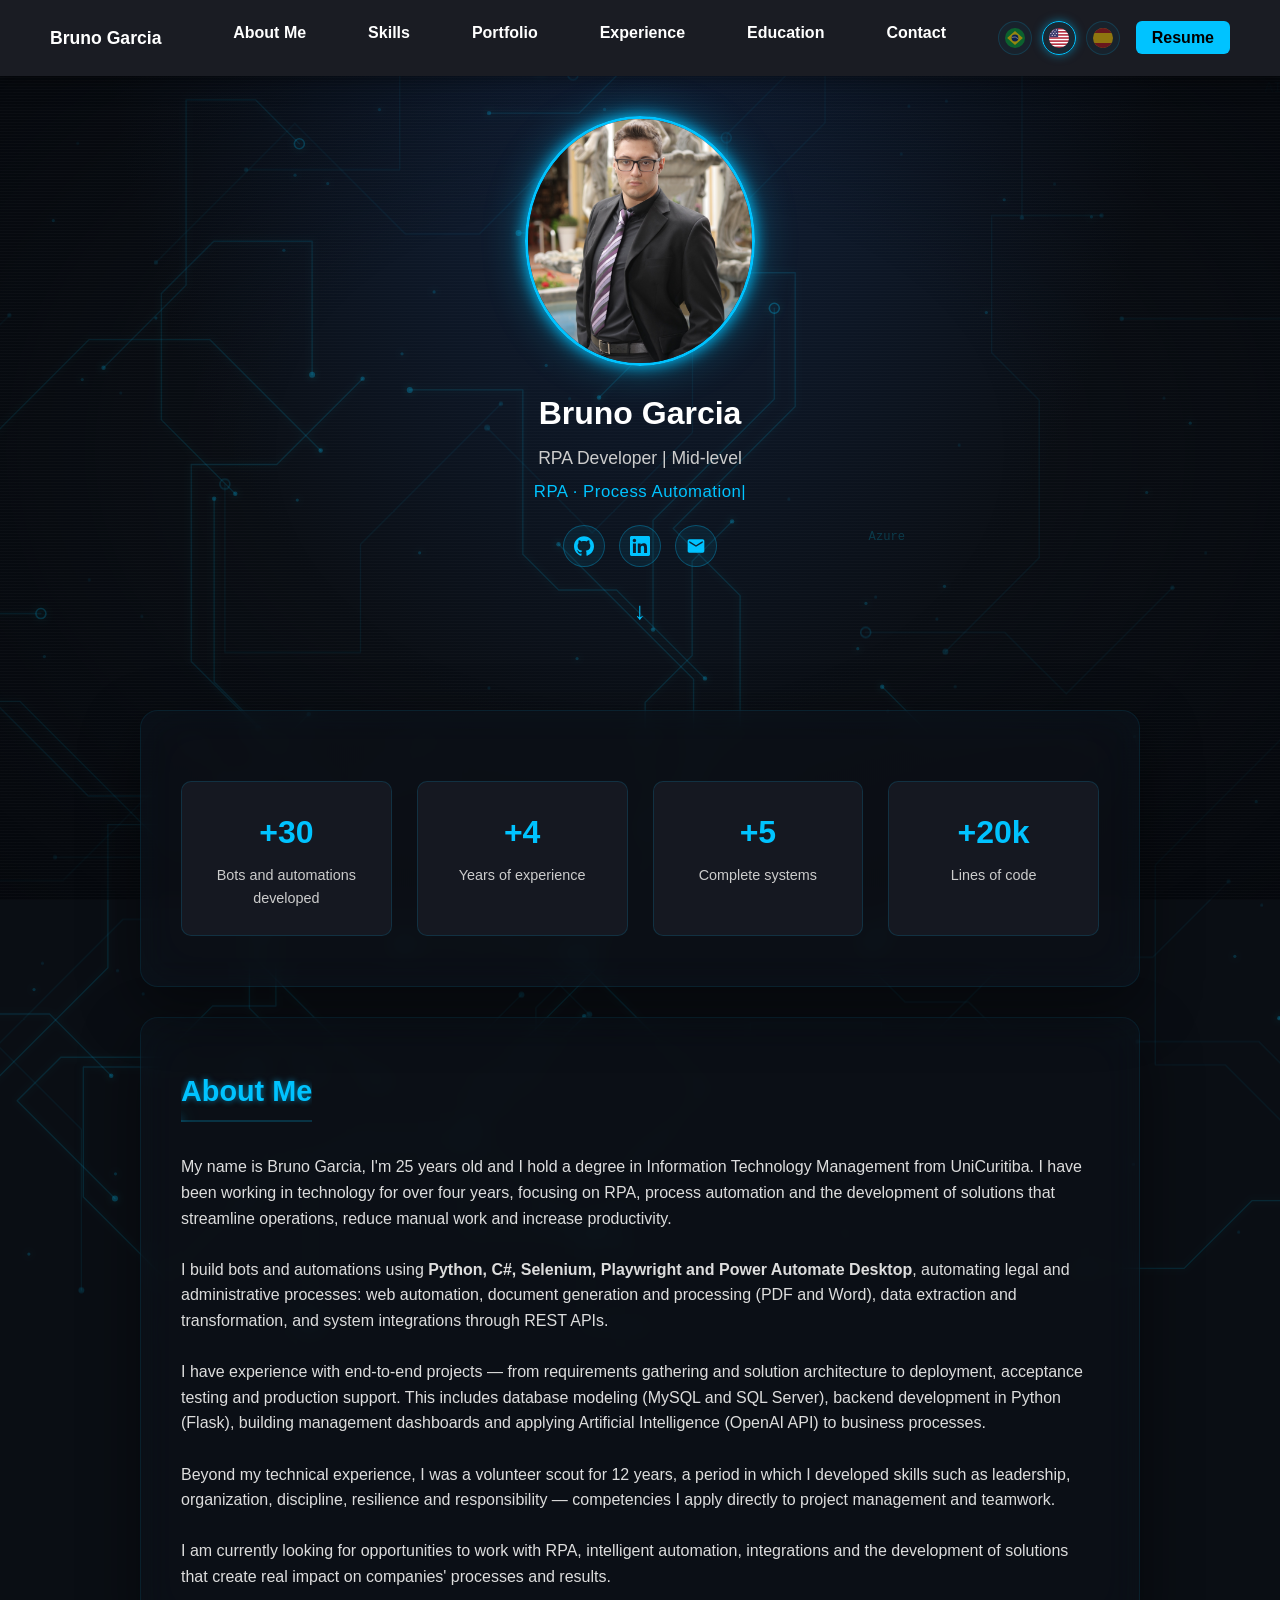
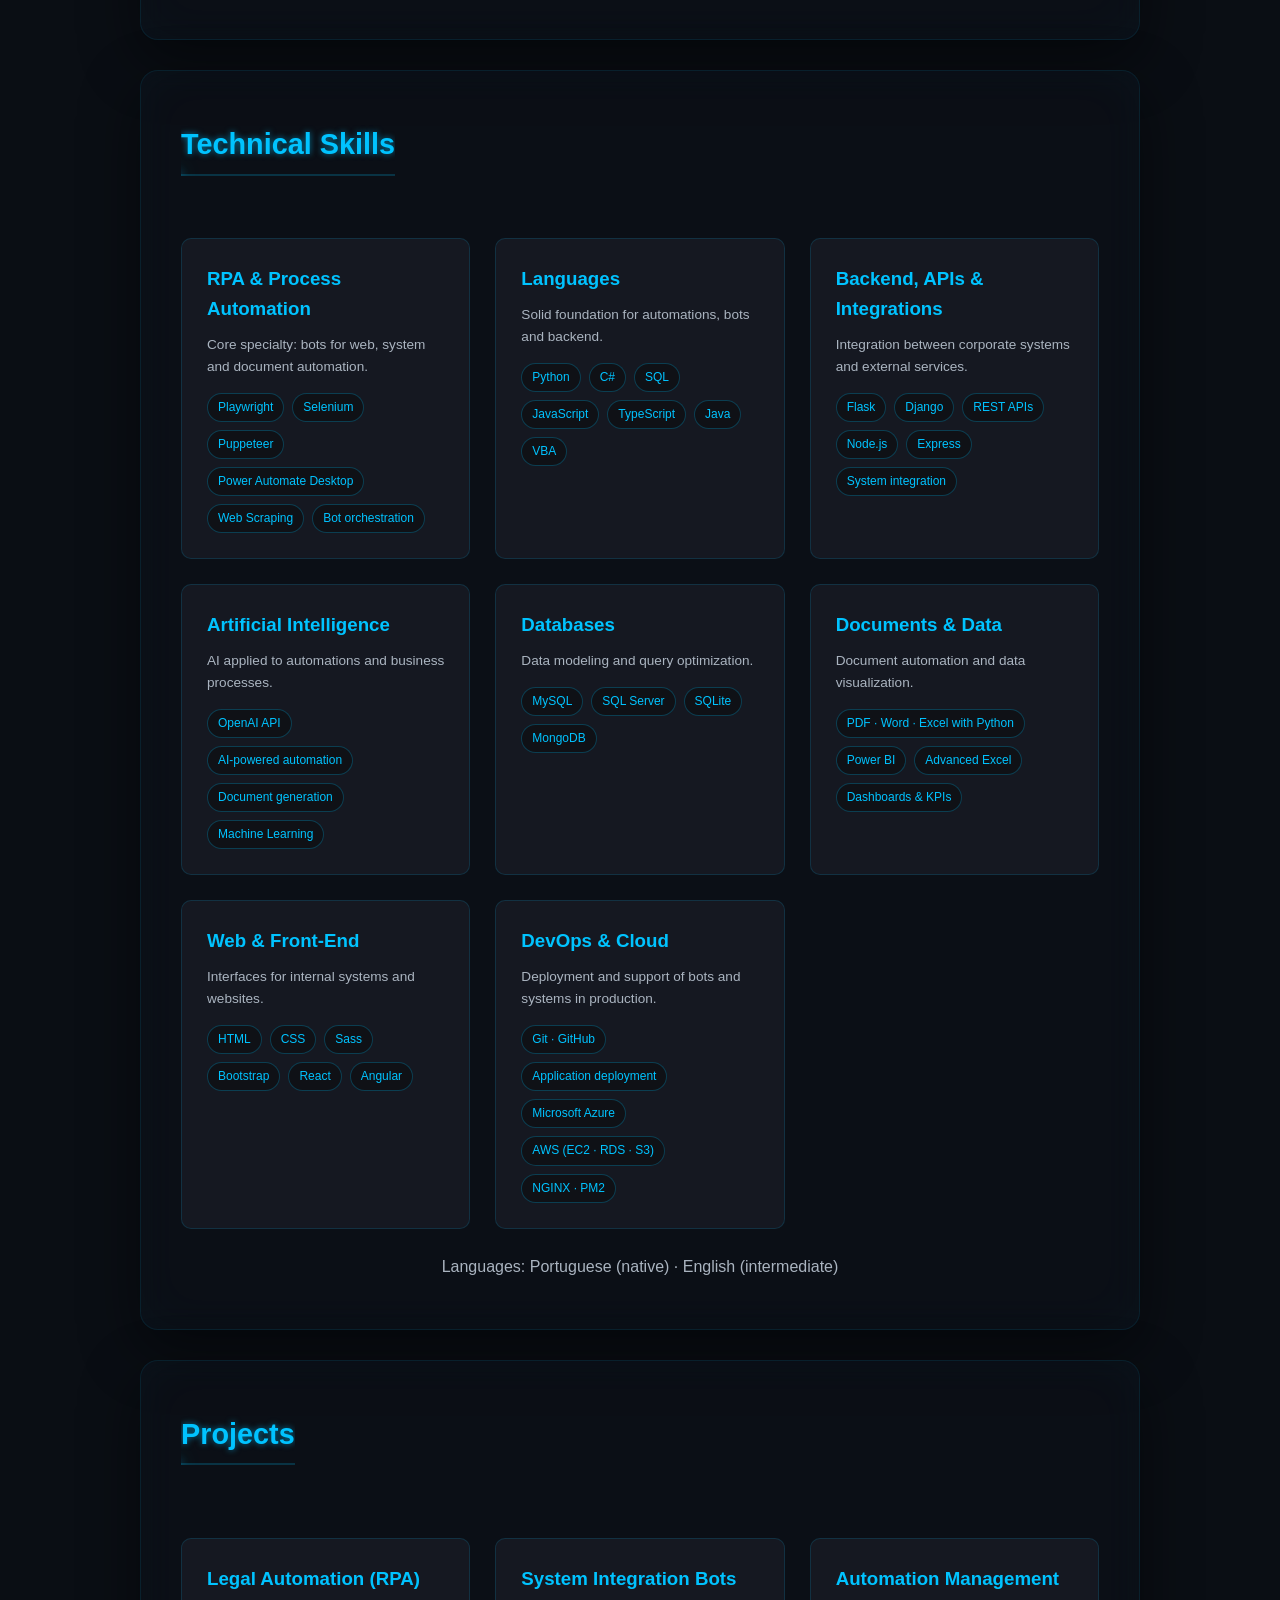
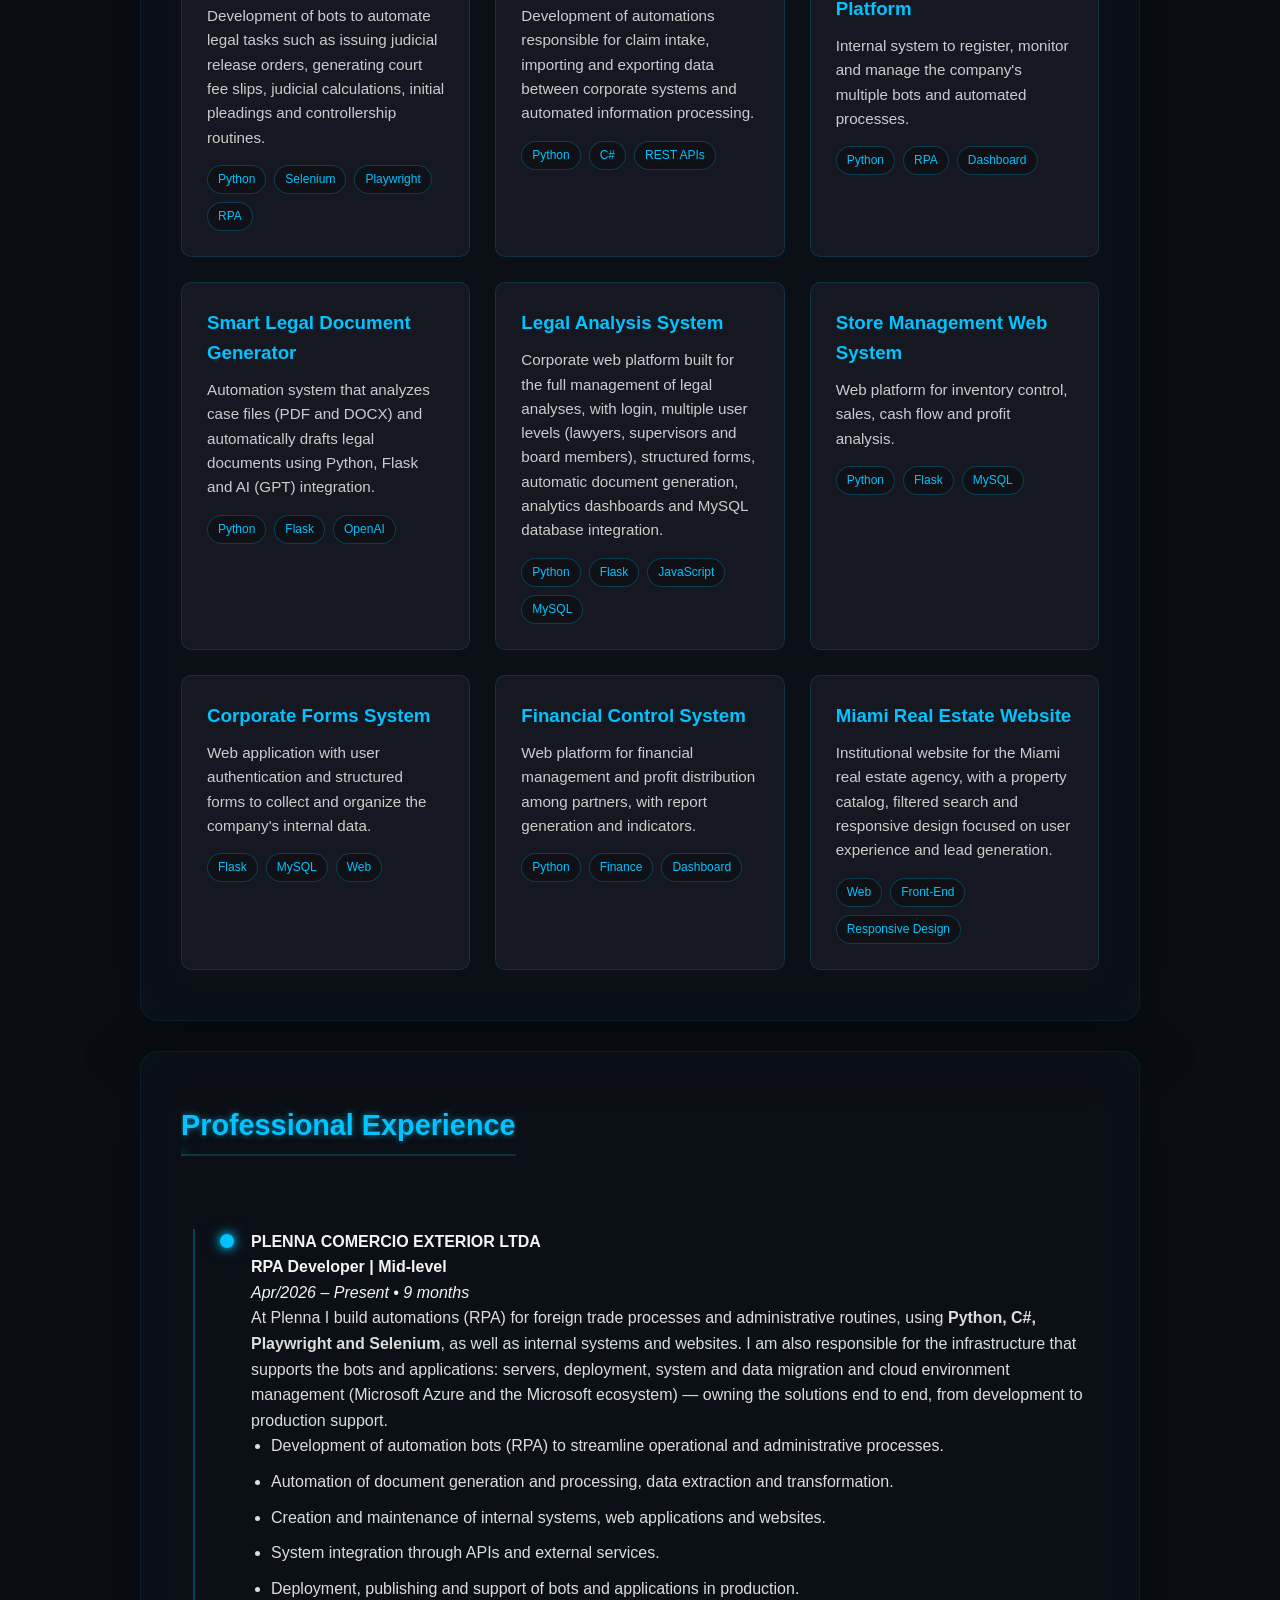
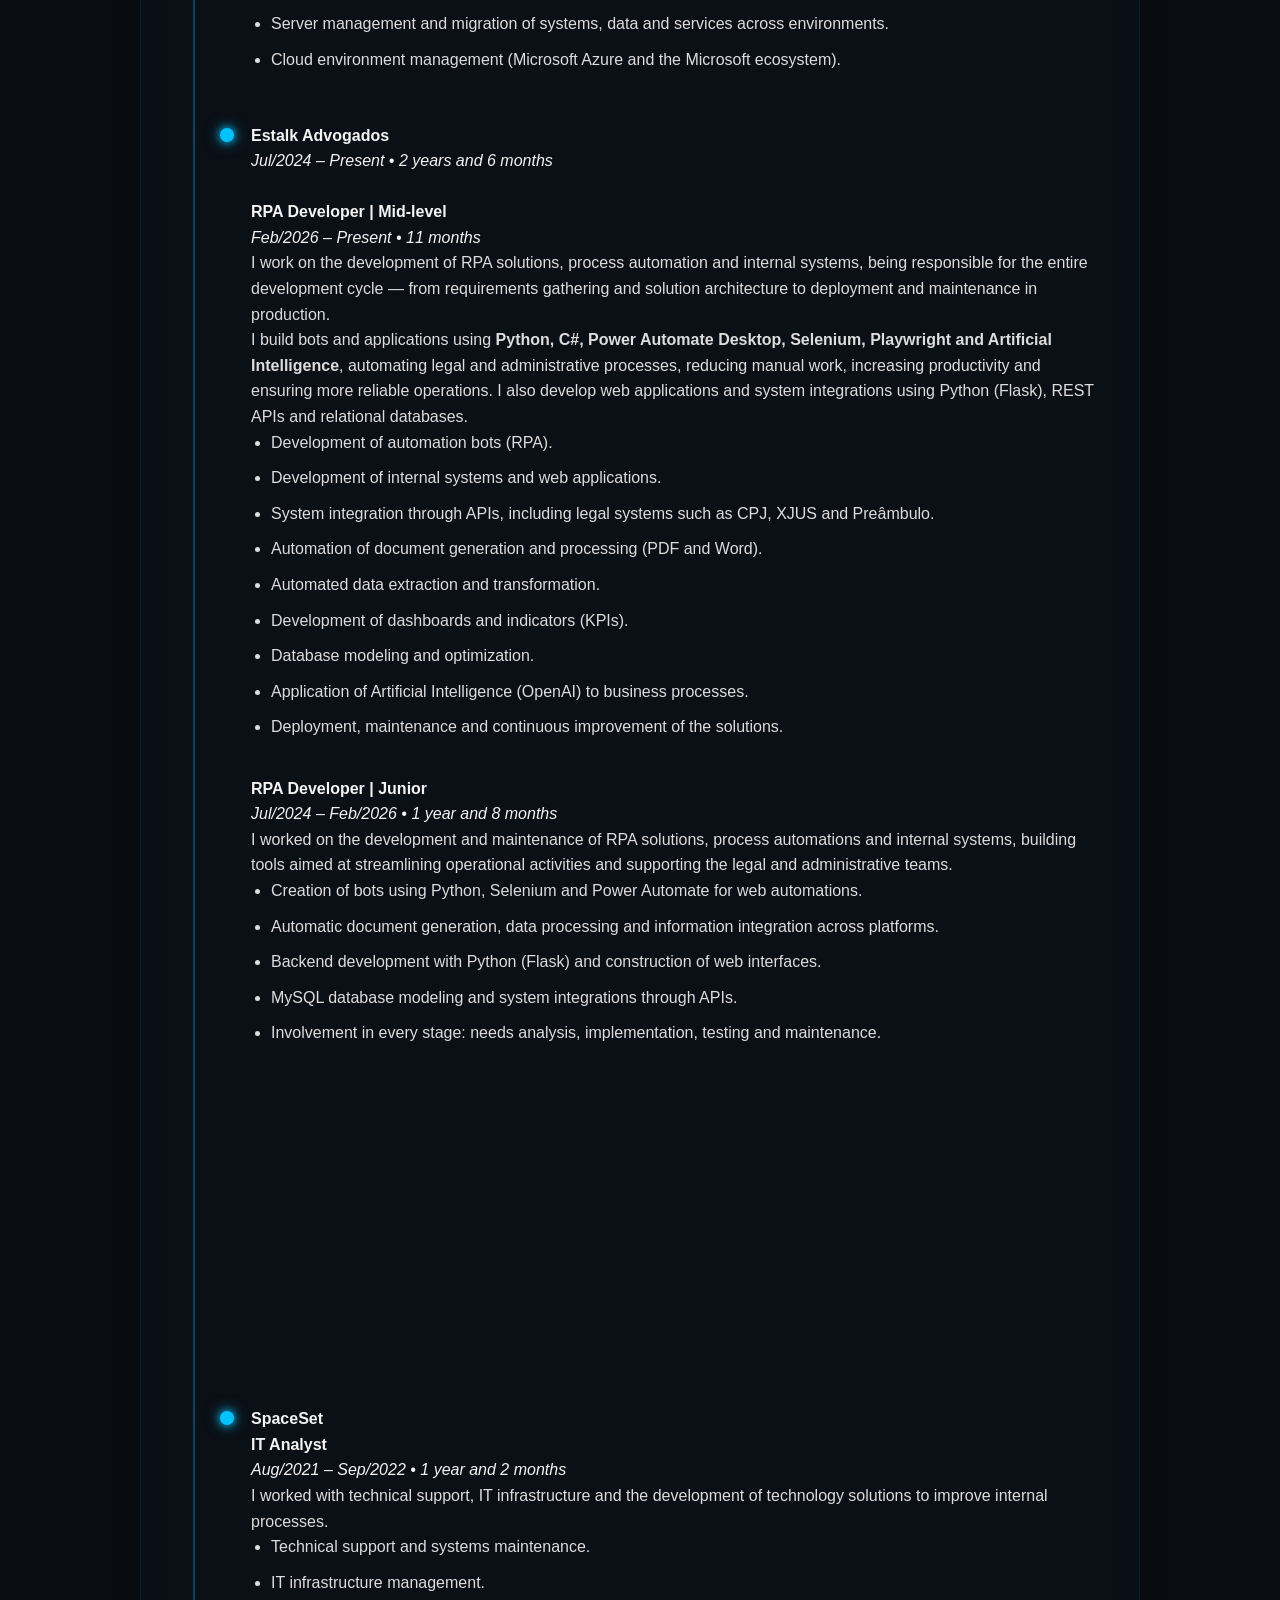
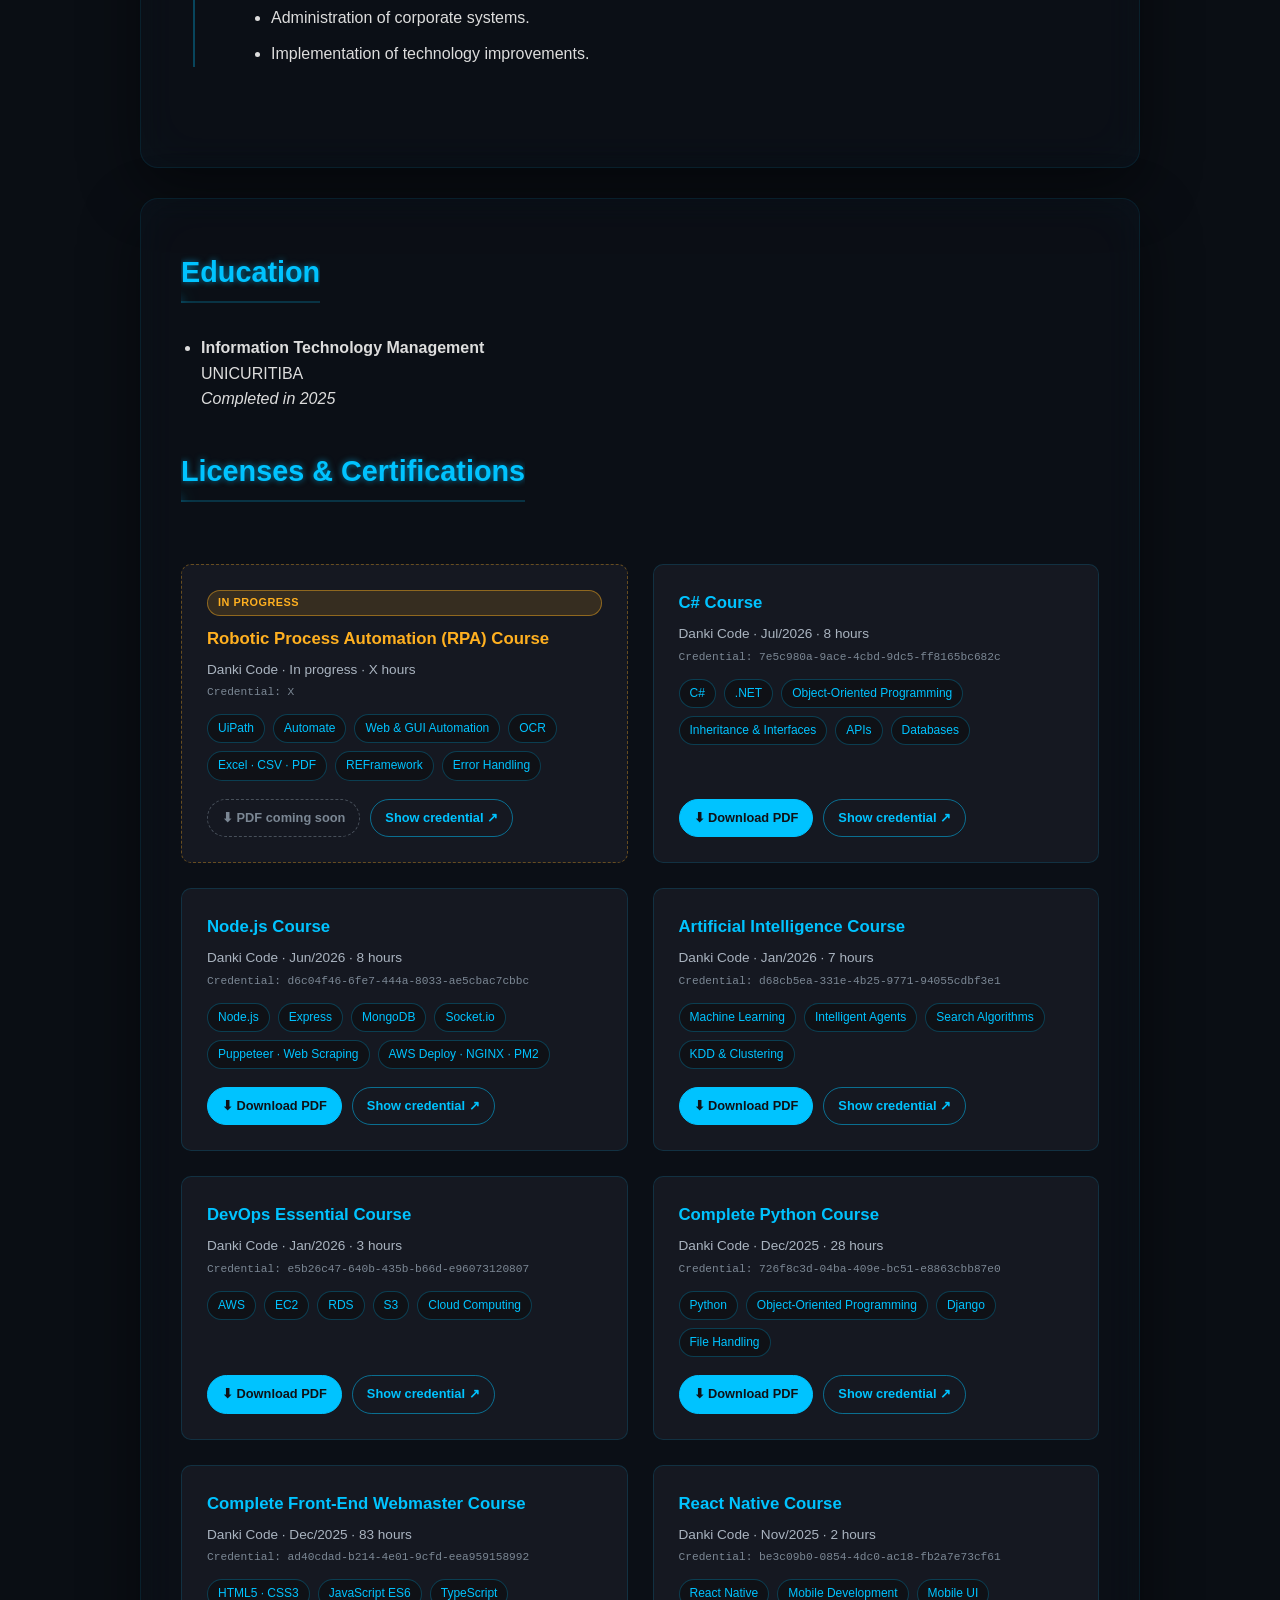
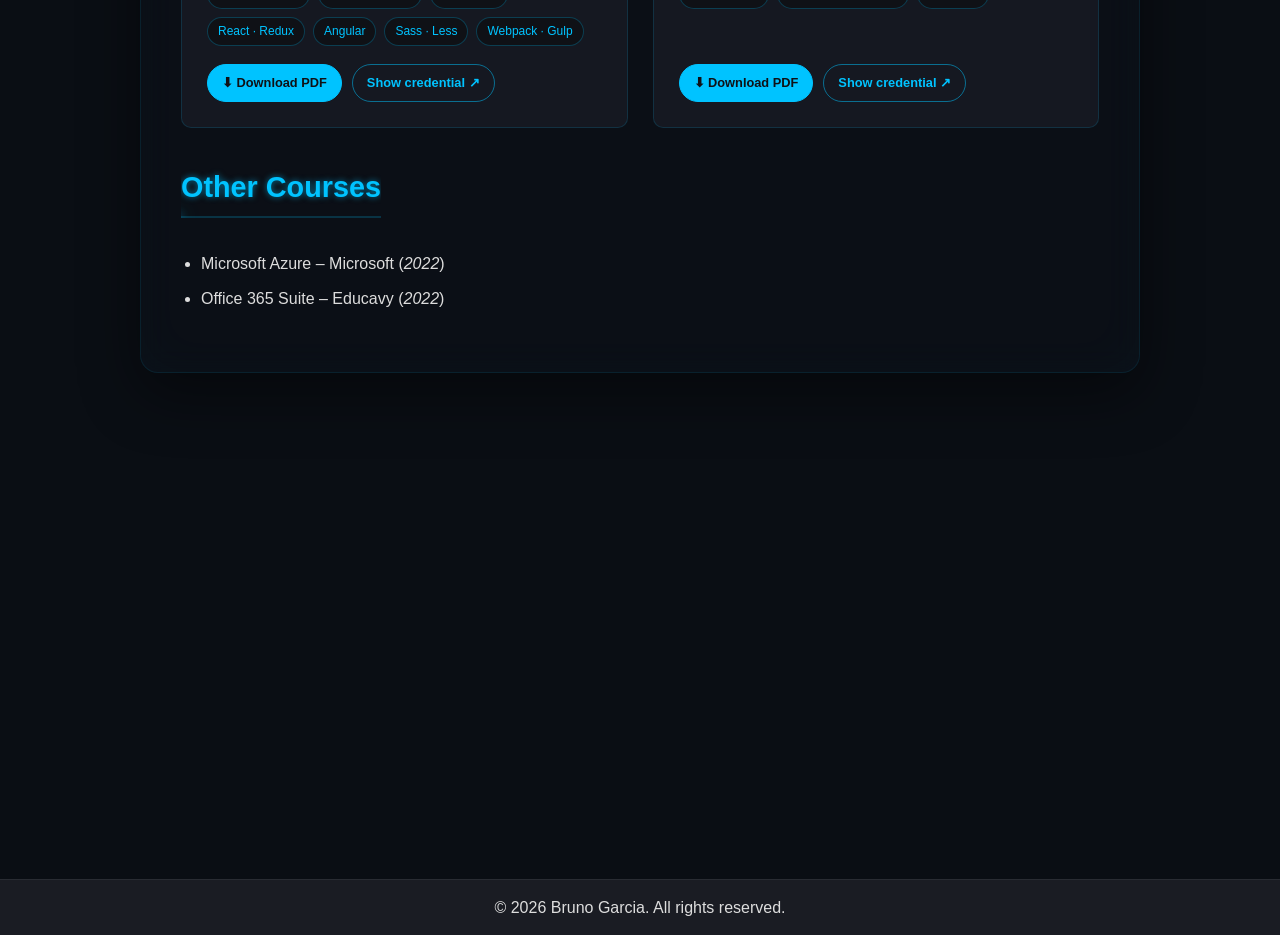
==== commit 2aea3128: "att" ====
--- a/index-en.html
+++ b/index-en.html
@@ -10,6 +10,7 @@
     <link rel="canonical" href="https://bruno-z-garcia.github.io/Curriculo-Bruno-Garcia/index-en.html" />
     <link rel="alternate" hreflang="pt-BR" href="https://bruno-z-garcia.github.io/Curriculo-Bruno-Garcia/" />
     <link rel="alternate" hreflang="en" href="https://bruno-z-garcia.github.io/Curriculo-Bruno-Garcia/index-en.html" />
+    <link rel="alternate" hreflang="es" href="https://bruno-z-garcia.github.io/Curriculo-Bruno-Garcia/index-es.html" />
 
     <!-- Open Graph: link preview (LinkedIn, WhatsApp etc.) -->
     <meta property="og:type" content="website" />
@@ -74,8 +75,21 @@
         <a href="assets/Bruno_Garcia_Resume_EN.pdf" download target="_blank">Resume</a>
     </li>
     </ul>
-    <div class="curriculo-download desktop-only">
-        <a href="assets/Bruno_Garcia_Resume_EN.pdf" download target="_blank">Resume</a>
+    <div class="navbar-acoes">
+        <div class="lang-toggle" aria-label="Site language">
+            <a href="index.html" class="lang-btn" title="Português (Brasil)" aria-label="Português (Brasil)">
+                <span class="lang-bandeira" aria-hidden="true"><svg viewBox="0 0 24 24"><rect width="24" height="24" fill="#009b3a"/><path d="M12 3.6 21.4 12 12 20.4 2.6 12z" fill="#fedf00"/><circle cx="12" cy="12" r="4.1" fill="#002776"/><path d="M8.3 11.3a6.6 6.6 0 0 1 7.4 1.5" stroke="#ffffff" stroke-width=".9" fill="none"/></svg></span>
+            </a>
+            <a href="index-en.html" class="lang-btn lang-ativo" title="English (US)" aria-label="English (US)" aria-current="true">
+                <span class="lang-bandeira" aria-hidden="true"><svg viewBox="0 0 24 24"><rect width="24" height="24" fill="#b22234"/><g fill="#ffffff"><rect y="1.85" width="24" height="1.85"/><rect y="5.54" width="24" height="1.85"/><rect y="9.23" width="24" height="1.85"/><rect y="12.92" width="24" height="1.85"/><rect y="16.62" width="24" height="1.85"/><rect y="20.31" width="24" height="1.85"/></g><rect width="11" height="11.08" fill="#3c3b6e"/><g fill="#ffffff"><circle cx="2.2" cy="2.2" r=".65"/><circle cx="5.5" cy="2.2" r=".65"/><circle cx="8.8" cy="2.2" r=".65"/><circle cx="3.85" cy="4.4" r=".65"/><circle cx="7.15" cy="4.4" r=".65"/><circle cx="2.2" cy="6.6" r=".65"/><circle cx="5.5" cy="6.6" r=".65"/><circle cx="8.8" cy="6.6" r=".65"/><circle cx="3.85" cy="8.8" r=".65"/><circle cx="7.15" cy="8.8" r=".65"/></g></svg></span>
+            </a>
+            <a href="index-es.html" class="lang-btn" title="Español" aria-label="Español">
+                <span class="lang-bandeira" aria-hidden="true"><svg viewBox="0 0 24 24"><rect width="24" height="24" fill="#f1bf00"/><rect width="24" height="6" fill="#aa151b"/><rect y="18" width="24" height="6" fill="#aa151b"/></svg></span>
+            </a>
+        </div>
+        <div class="curriculo-download desktop-only">
+            <a href="assets/Bruno_Garcia_Resume_EN.pdf" download target="_blank">Resume</a>
+        </div>
     </div>
     </nav>
     <header>
@@ -183,6 +197,7 @@
         <div class="tech">
           <span>Playwright</span>
           <span>Selenium</span>
+          <span>Puppeteer</span>
           <span>Power Automate Desktop</span>
           <span>Web Scraping</span>
           <span>Bot orchestration</span>
@@ -208,8 +223,10 @@
         <p>Integration between corporate systems and external services.</p>
         <div class="tech">
           <span>Flask</span>
+          <span>Django</span>
           <span>REST APIs</span>
           <span>Node.js</span>
+          <span>Express</span>
           <span>System integration</span>
         </div>
       </div>
@@ -221,6 +238,7 @@
           <span>OpenAI API</span>
           <span>AI-powered automation</span>
           <span>Document generation</span>
+          <span>Machine Learning</span>
         </div>
       </div>
 
@@ -231,6 +249,7 @@
           <span>MySQL</span>
           <span>SQL Server</span>
           <span>SQLite</span>
+          <span>MongoDB</span>
         </div>
       </div>
 
@@ -251,6 +270,7 @@
         <div class="tech">
           <span>HTML</span>
           <span>CSS</span>
+          <span>Sass</span>
           <span>Bootstrap</span>
           <span>React</span>
           <span>Angular</span>
@@ -264,6 +284,8 @@
           <span>Git · GitHub</span>
           <span>Application deployment</span>
           <span>Microsoft Azure</span>
+          <span>AWS (EC2 · RDS · S3)</span>
+          <span>NGINX · PM2</span>
         </div>
       </div>
 
@@ -602,6 +624,26 @@
 
         <div class="cert-grid">
 
+            <div class="cert-card cert-card-andamento">
+                <span class="cert-badge">In progress</span>
+                <h3>Robotic Process Automation (RPA) Course</h3>
+                <p class="cert-emissor">Danki Code · In progress · X hours</p>
+                <p class="cert-codigo">Credential: X</p>
+                <div class="tech">
+                    <span>UiPath</span>
+                    <span>Automate</span>
+                    <span>Web &amp; GUI Automation</span>
+                    <span>OCR</span>
+                    <span>Excel · CSV · PDF</span>
+                    <span>REFramework</span>
+                    <span>Error Handling</span>
+                </div>
+                <div class="cert-botoes">
+                    <span class="btn-cert btn-cert-indisponivel" aria-disabled="true">⬇ PDF coming soon</span>
+                    <a href="https://cursos.dankicode.com/validate-certificate" target="_blank" rel="noopener" class="btn-cert btn-cert-validar">Show credential ↗</a>
+                </div>
+            </div>
+
             <div class="cert-card">
                 <h3>C# Course</h3>
                 <p class="cert-emissor">Danki Code · Jul/2026 · 8 hours</p>
@@ -610,6 +652,9 @@
                     <span>C#</span>
                     <span>.NET</span>
                     <span>Object-Oriented Programming</span>
+                    <span>Inheritance &amp; Interfaces</span>
+                    <span>APIs</span>
+                    <span>Databases</span>
                 </div>
                 <div class="cert-botoes">
                     <a href="assets/Certificados/curso-csharp.pdf" download class="btn-cert btn-cert-download">⬇ Download PDF</a>
@@ -623,8 +668,11 @@
                 <p class="cert-codigo">Credential: d6c04f46-6fe7-444a-8033-ae5cbac7cbbc</p>
                 <div class="tech">
                     <span>Node.js</span>
-                    <span>REST APIs</span>
-                    <span>JavaScript</span>
+                    <span>Express</span>
+                    <span>MongoDB</span>
+                    <span>Socket.io</span>
+                    <span>Puppeteer · Web Scraping</span>
+                    <span>AWS Deploy · NGINX · PM2</span>
                 </div>
                 <div class="cert-botoes">
                     <a href="assets/Certificados/curso-nodejs.pdf" download class="btn-cert btn-cert-download">⬇ Download PDF</a>
@@ -637,9 +685,10 @@
                 <p class="cert-emissor">Danki Code · Jan/2026 · 7 hours</p>
                 <p class="cert-codigo">Credential: d68cb5ea-331e-4b25-9771-94055cdbf3e1</p>
                 <div class="tech">
-                    <span>Artificial Intelligence</span>
-                    <span>ChatGPT</span>
-                    <span>AI Automation</span>
+                    <span>Machine Learning</span>
+                    <span>Intelligent Agents</span>
+                    <span>Search Algorithms</span>
+                    <span>KDD &amp; Clustering</span>
                 </div>
                 <div class="cert-botoes">
                     <a href="assets/Certificados/curso-inteligencia-artificial.pdf" download class="btn-cert btn-cert-download">⬇ Download PDF</a>
@@ -652,9 +701,11 @@
                 <p class="cert-emissor">Danki Code · Jan/2026 · 3 hours</p>
                 <p class="cert-codigo">Credential: e5b26c47-640b-435b-b66d-e96073120807</p>
                 <div class="tech">
-                    <span>DevOps</span>
-                    <span>CI/CD</span>
-                    <span>DevOps Tools</span>
+                    <span>AWS</span>
+                    <span>EC2</span>
+                    <span>RDS</span>
+                    <span>S3</span>
+                    <span>Cloud Computing</span>
                 </div>
                 <div class="cert-botoes">
                     <a href="assets/Certificados/curso-devops.pdf" download class="btn-cert btn-cert-download">⬇ Download PDF</a>
@@ -668,8 +719,9 @@
                 <p class="cert-codigo">Credential: 726f8c3d-04ba-409e-bc51-e8863cbb87e0</p>
                 <div class="tech">
                     <span>Python</span>
-                    <span>JavaScript</span>
-                    <span>Programming Logic</span>
+                    <span>Object-Oriented Programming</span>
+                    <span>Django</span>
+                    <span>File Handling</span>
                 </div>
                 <div class="cert-botoes">
                     <a href="assets/Certificados/curso-python.pdf" download class="btn-cert btn-cert-download">⬇ Download PDF</a>
@@ -682,10 +734,13 @@
                 <p class="cert-emissor">Danki Code · Dec/2025 · 83 hours</p>
                 <p class="cert-codigo">Credential: ad40cdad-b214-4e01-9cfd-eea959158992</p>
                 <div class="tech">
-                    <span>HTML</span>
-                    <span>CSS</span>
-                    <span>Bootstrap</span>
-                    <span>Node.js</span>
+                    <span>HTML5 · CSS3</span>
+                    <span>JavaScript ES6</span>
+                    <span>TypeScript</span>
+                    <span>React · Redux</span>
+                    <span>Angular</span>
+                    <span>Sass · Less</span>
+                    <span>Webpack · Gulp</span>
                 </div>
                 <div class="cert-botoes">
                     <a href="assets/Certificados/curso-front-end.pdf" download class="btn-cert btn-cert-download">⬇ Download PDF</a>
@@ -699,7 +754,8 @@
                 <p class="cert-codigo">Credential: be3c09b0-0854-4dc0-ac18-fb2a7e73cf61</p>
                 <div class="tech">
                     <span>React Native</span>
-                    <span>Node.js</span>
+                    <span>Mobile Development</span>
+                    <span>Mobile UI</span>
                 </div>
                 <div class="cert-botoes">
                     <a href="assets/Certificados/curso-react-native.pdf" download class="btn-cert btn-cert-download">⬇ Download PDF</a>
@@ -760,14 +816,6 @@
     </div>
 </section>
 <footer>
-    <div class="lang-toggle" aria-label="Site language">
-        <a href="index.html" class="lang-btn" title="Português (Brasil)" aria-label="Português (Brasil)">
-            <span class="lang-bandeira" aria-hidden="true"><svg viewBox="0 0 24 24"><rect width="24" height="24" fill="#009b3a"/><path d="M12 3.6 21.4 12 12 20.4 2.6 12z" fill="#fedf00"/><circle cx="12" cy="12" r="4.1" fill="#002776"/><path d="M8.3 11.3a6.6 6.6 0 0 1 7.4 1.5" stroke="#ffffff" stroke-width=".9" fill="none"/></svg></span>
-        </a>
-        <a href="index-en.html" class="lang-btn lang-ativo" title="English (US)" aria-label="English (US)" aria-current="true">
-            <span class="lang-bandeira" aria-hidden="true"><svg viewBox="0 0 24 24"><rect width="24" height="24" fill="#b22234"/><g fill="#ffffff"><rect y="1.85" width="24" height="1.85"/><rect y="5.54" width="24" height="1.85"/><rect y="9.23" width="24" height="1.85"/><rect y="12.92" width="24" height="1.85"/><rect y="16.62" width="24" height="1.85"/><rect y="20.31" width="24" height="1.85"/></g><rect width="11" height="11.08" fill="#3c3b6e"/><g fill="#ffffff"><circle cx="2.2" cy="2.2" r=".65"/><circle cx="5.5" cy="2.2" r=".65"/><circle cx="8.8" cy="2.2" r=".65"/><circle cx="3.85" cy="4.4" r=".65"/><circle cx="7.15" cy="4.4" r=".65"/><circle cx="2.2" cy="6.6" r=".65"/><circle cx="5.5" cy="6.6" r=".65"/><circle cx="8.8" cy="6.6" r=".65"/><circle cx="3.85" cy="8.8" r=".65"/><circle cx="7.15" cy="8.8" r=".65"/></g></svg></span>
-        </a>
-    </div>
     <p>© 2026 Bruno Garcia. All rights reserved.</p>
 </footer>
 
--- a/style.css
+++ b/style.css
@@ -273,8 +273,19 @@
 
 @media (max-width: 768px) {
 
+.logo {
+    order: 1;
+}
+
+.navbar-acoes {
+    order: 2;
+    margin-left: auto;
+    margin-right: 14px;
+}
+
 .menu-toggle {
     display: block;
+    order: 3;
 }
 
 .menu {
@@ -283,6 +294,7 @@
     width: 100%;
     margin-top: 10px;
     gap: 10px;
+    order: 4;
 }
 
 .menu.show {
@@ -367,6 +379,25 @@
 }
 
 @media (max-width: 480px) {
+
+/* navbar apertada: encolhe as bandeiras para o logo não encostar nelas */
+.lang-toggle {
+    gap: 7px;
+}
+
+.lang-btn {
+    width: 30px;
+    height: 30px;
+}
+
+.lang-bandeira {
+    width: 17px;
+    height: 17px;
+}
+
+.navbar-acoes {
+    margin-right: 10px;
+}
 
 .foto-perfil {
     width: 130px;
@@ -1125,6 +1156,78 @@
 
 }
 
+/* curso em andamento (ainda sem certificado emitido) */
+
+.cert-card-andamento{
+
+border-style:dashed;
+
+border-color:rgba(255,176,32,.35);
+
+}
+
+.cert-card-andamento:hover{
+
+border-color:#ffb020;
+
+box-shadow:
+0 0 12px rgba(255,176,32,.2),
+0 0 25px rgba(255,176,32,.15);
+
+}
+
+.cert-card-andamento h3{
+
+color:#ffb020;
+
+}
+
+.cert-badge{
+
+display:inline-block;
+
+font-size:.68rem;
+
+font-weight:700;
+
+letter-spacing:.5px;
+
+text-transform:uppercase;
+
+padding:3px 10px;
+
+margin-bottom:10px;
+
+border-radius:20px;
+
+background:rgba(255,176,32,.14);
+
+border:1px solid rgba(255,176,32,.45);
+
+color:#ffb020;
+
+}
+
+.btn-cert-indisponivel{
+
+background:transparent;
+
+border:1px dashed rgba(123,135,148,.5);
+
+color:#7b8794;
+
+cursor:not-allowed;
+
+}
+
+.btn-cert-indisponivel:hover{
+
+background:transparent;
+
+box-shadow:none;
+
+}
+
 /* ============================= */
 /* CONTATO EM CARDS */
 /* ============================= */
@@ -1359,22 +1462,27 @@
 }
 
 /* ============================= */
-/* SELETOR DE IDIOMA (RODAPÉ) */
-/* ============================= */
+/* SELETOR DE IDIOMA (NAVBAR) */
+/* ============================= */
+
+.navbar-acoes {
+    display: flex;
+    align-items: center;
+    gap: 16px;
+}
 
 .lang-toggle {
     display: flex;
     justify-content: center;
-    gap: 14px;
-    margin-bottom: 12px;
+    gap: 10px;
 }
 
 .lang-btn {
     display: inline-flex;
     align-items: center;
     justify-content: center;
-    width: 42px;
-    height: 42px;
+    width: 34px;
+    height: 34px;
     border-radius: 50%;
     background: rgba(0, 195, 255, .08);
     border: 1px solid rgba(0, 195, 255, .3);
@@ -1398,8 +1506,8 @@
 
 .lang-bandeira {
     display: inline-flex;
-    width: 24px;
-    height: 24px;
+    width: 20px;
+    height: 20px;
     border-radius: 50%;
     overflow: hidden;
     flex-shrink: 0;
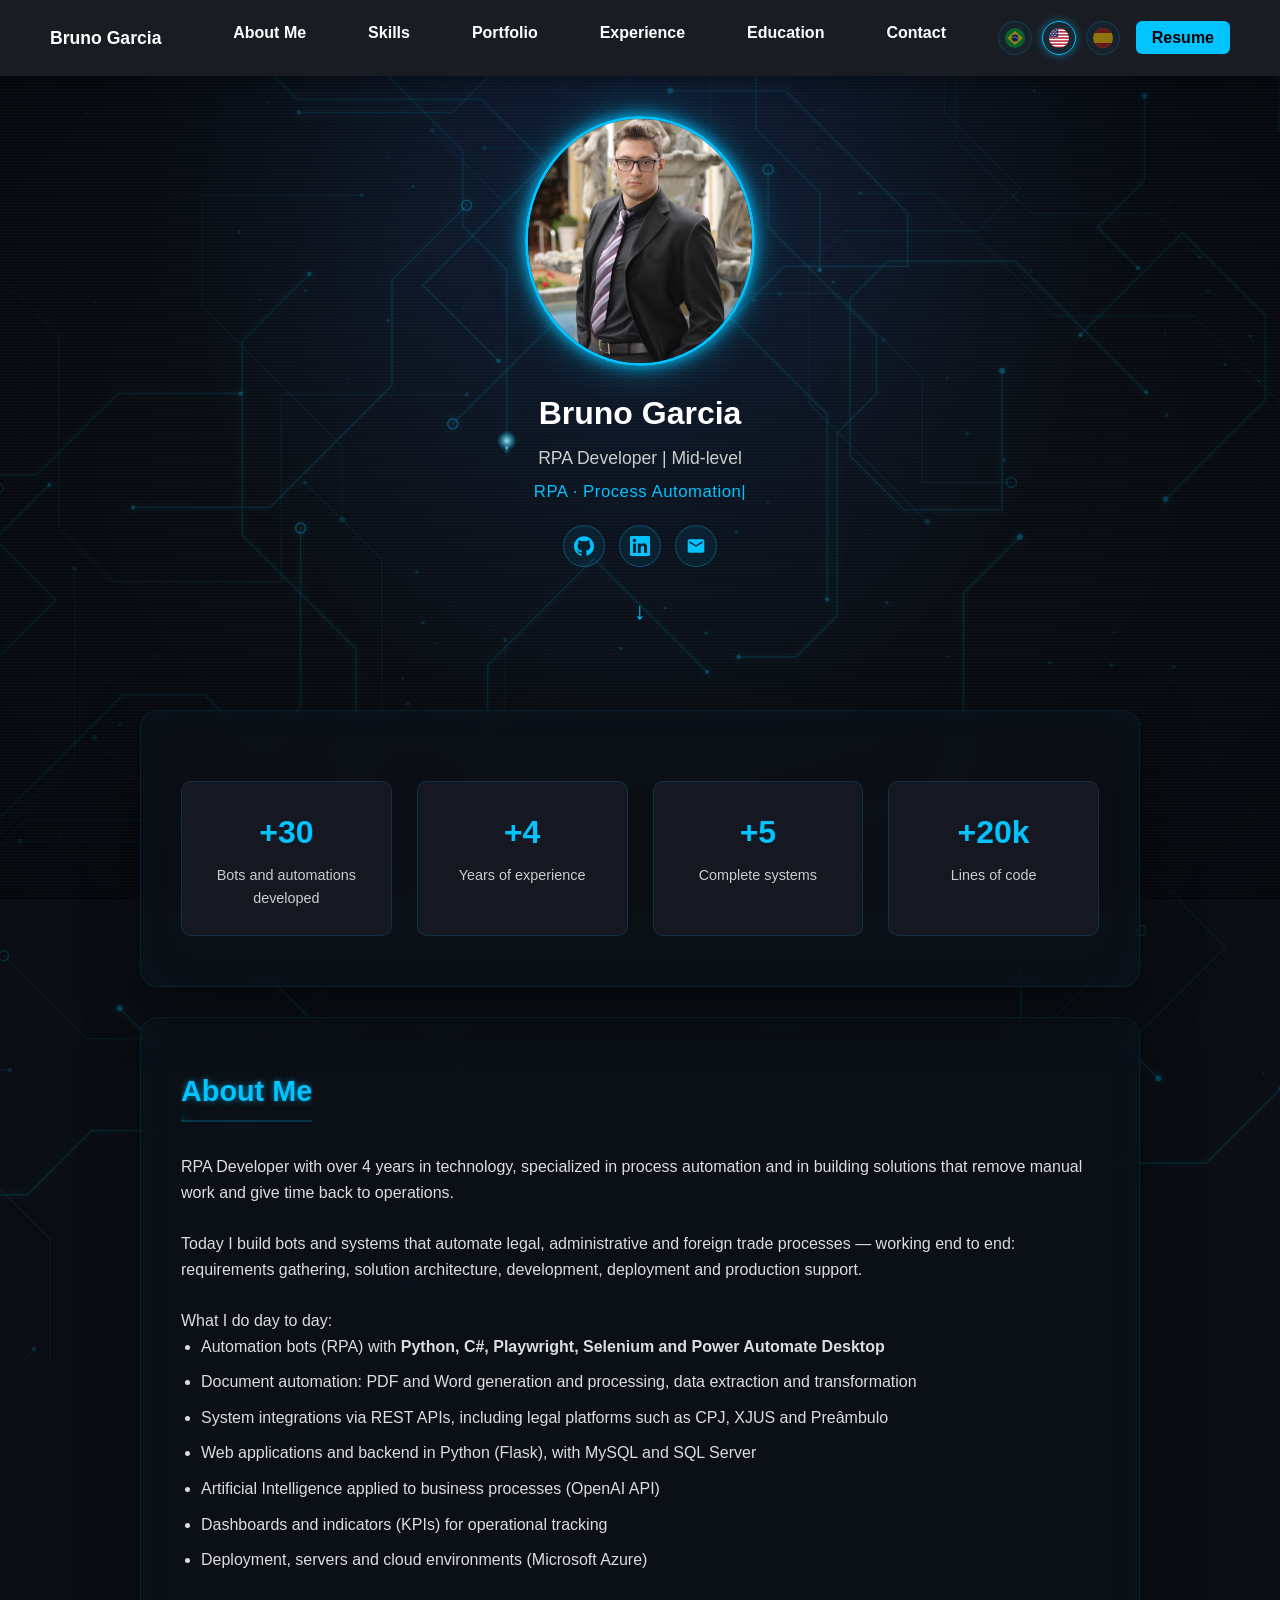
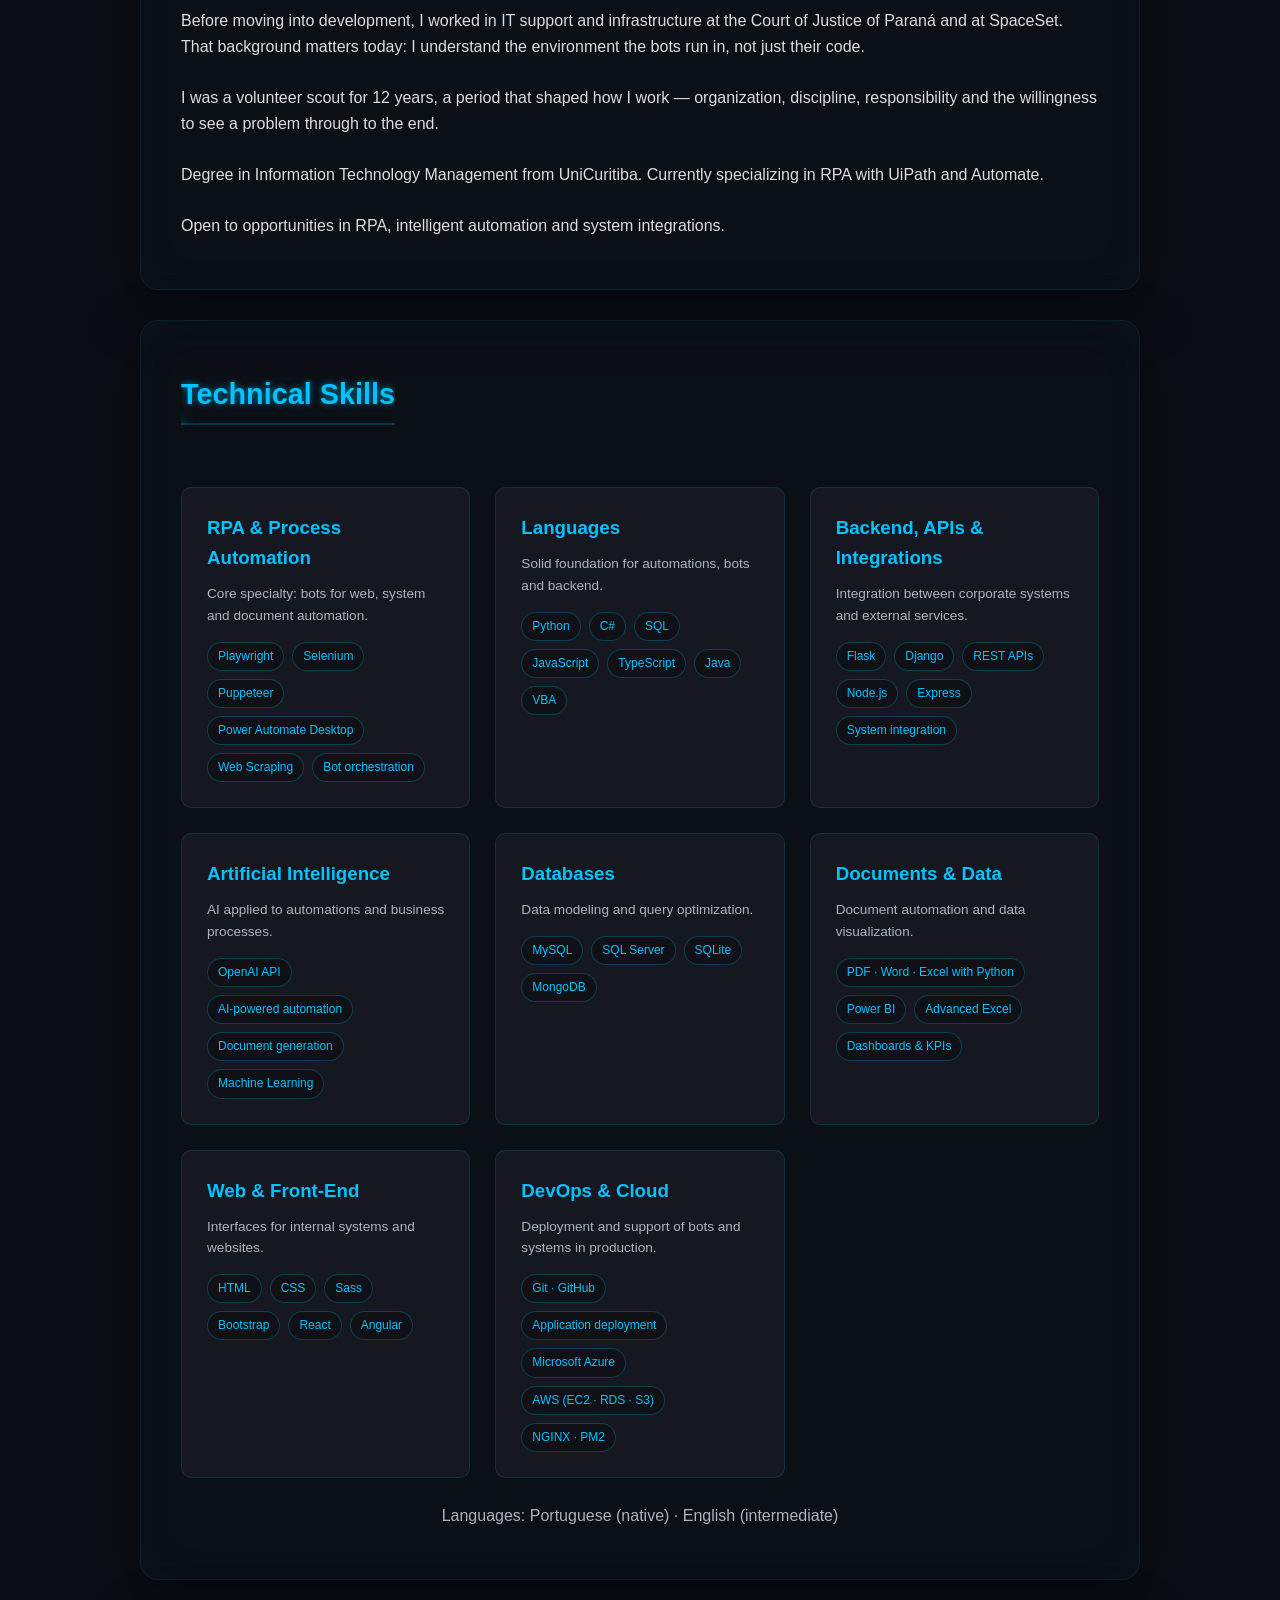
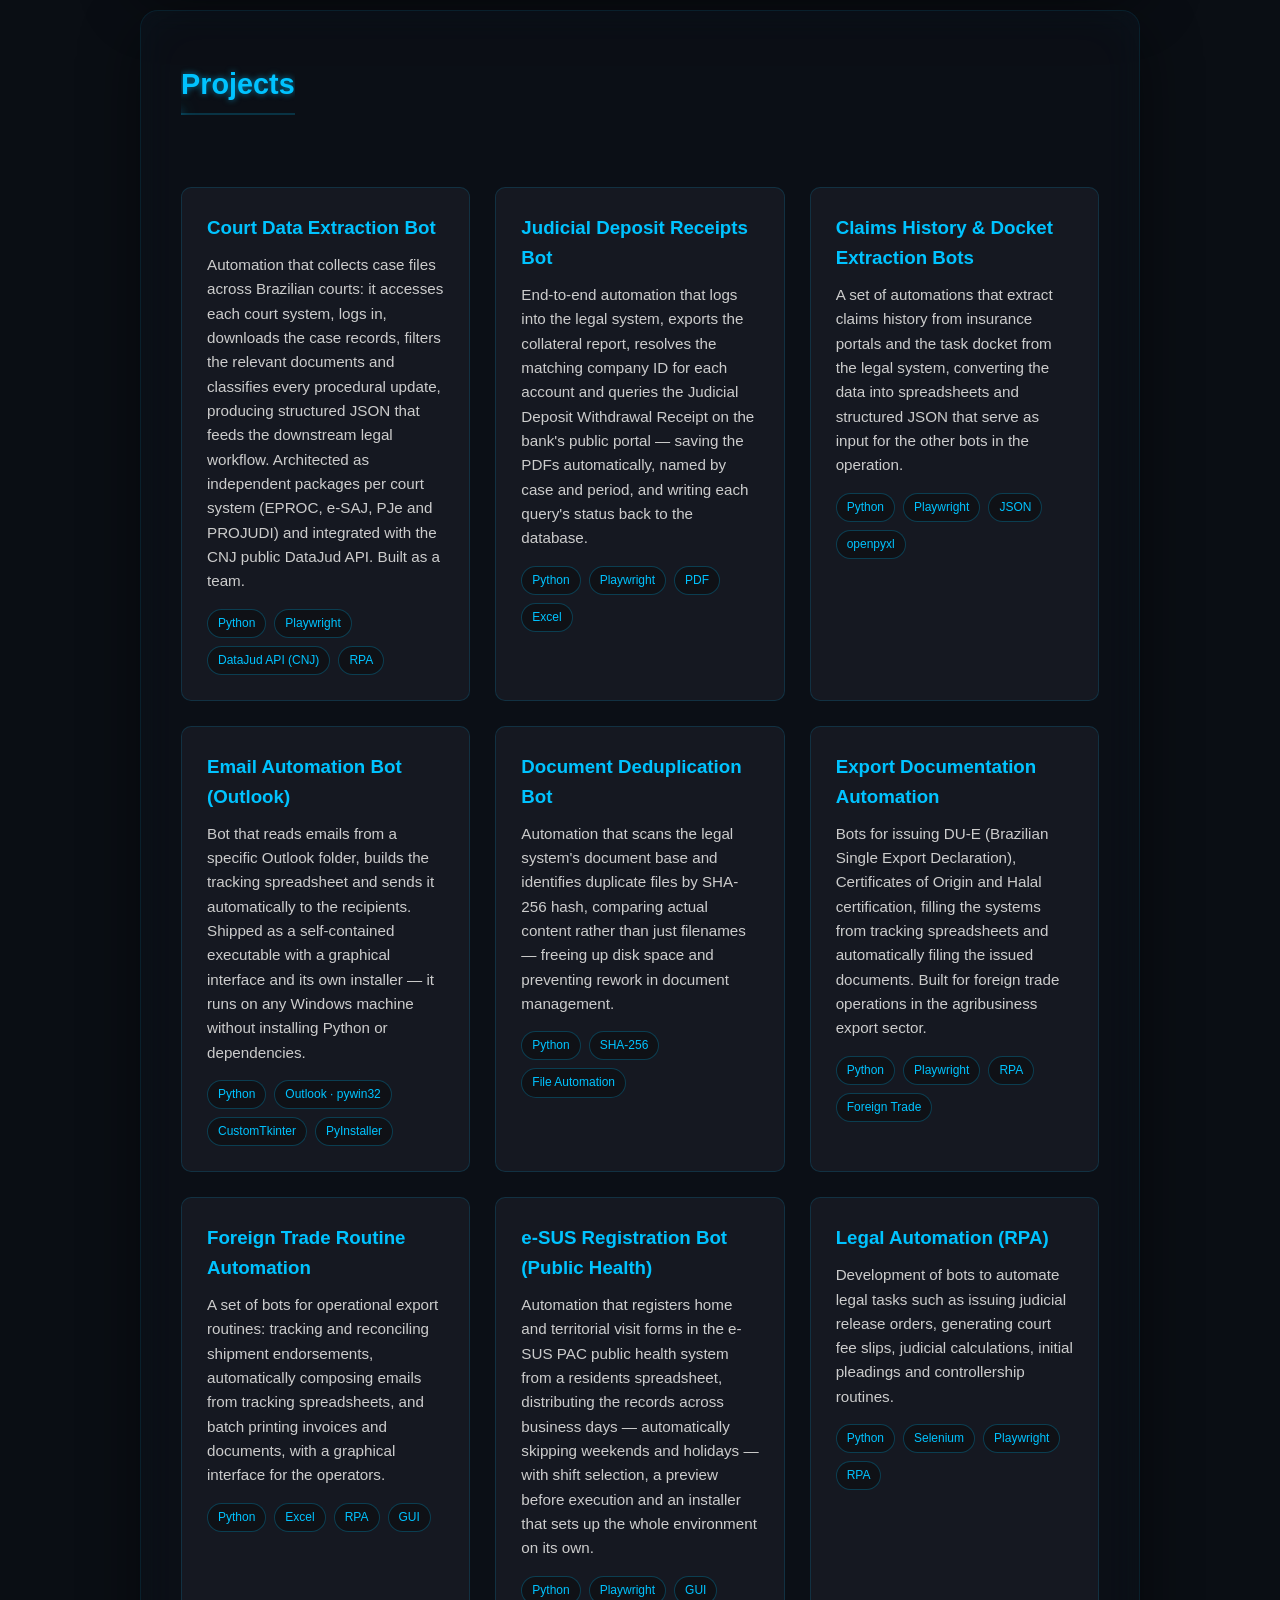
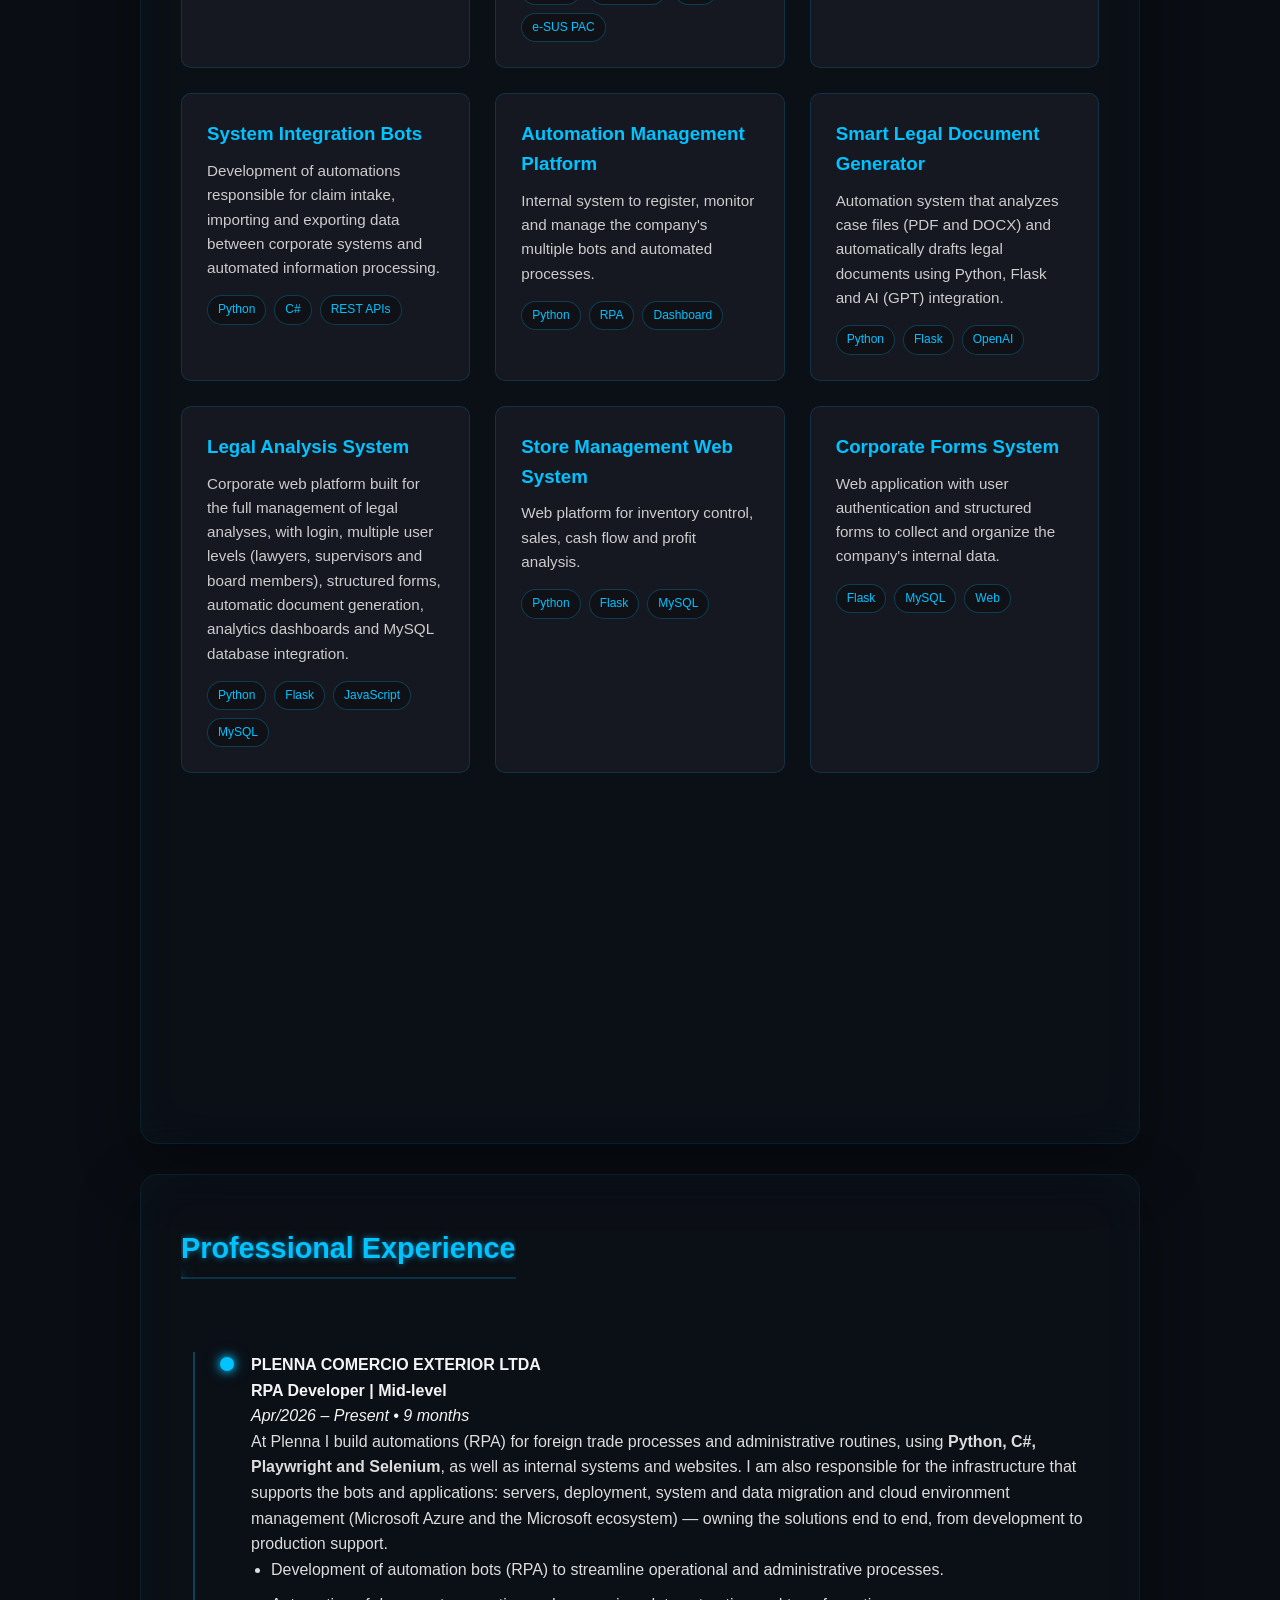
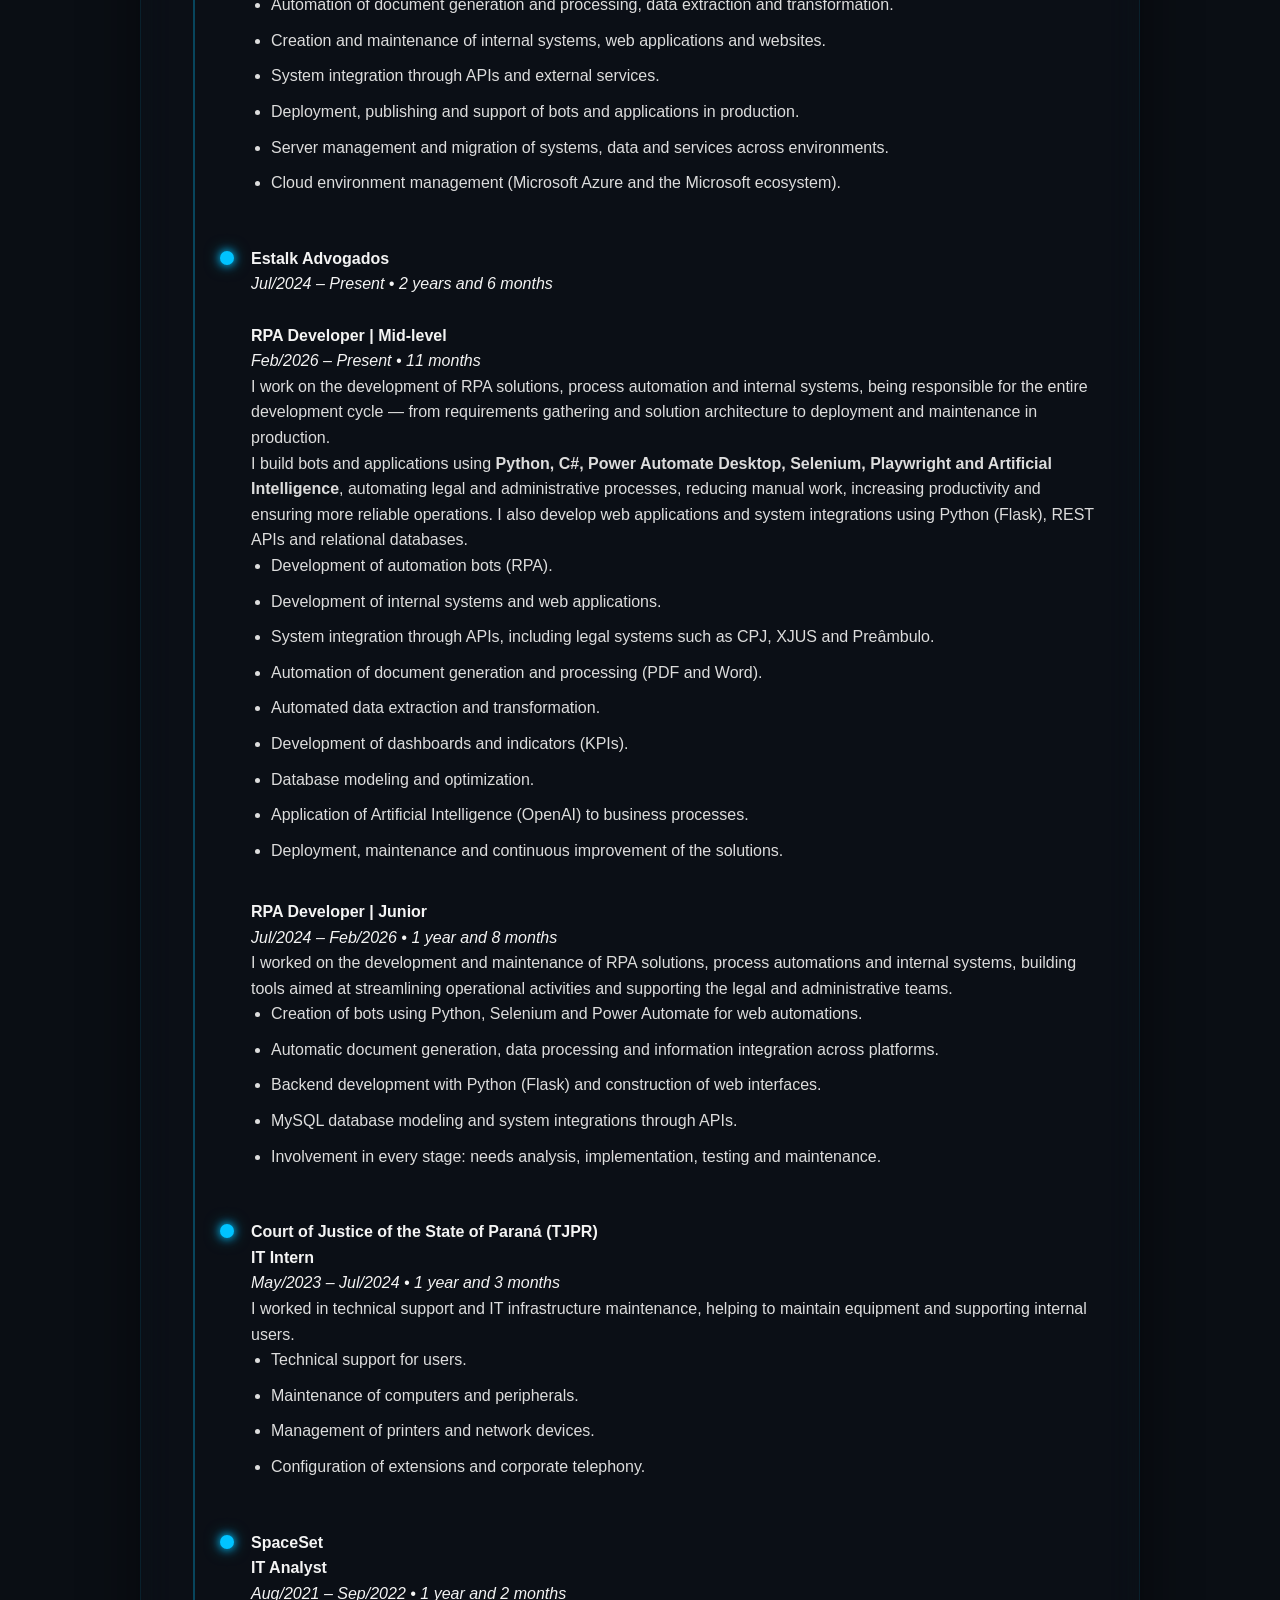
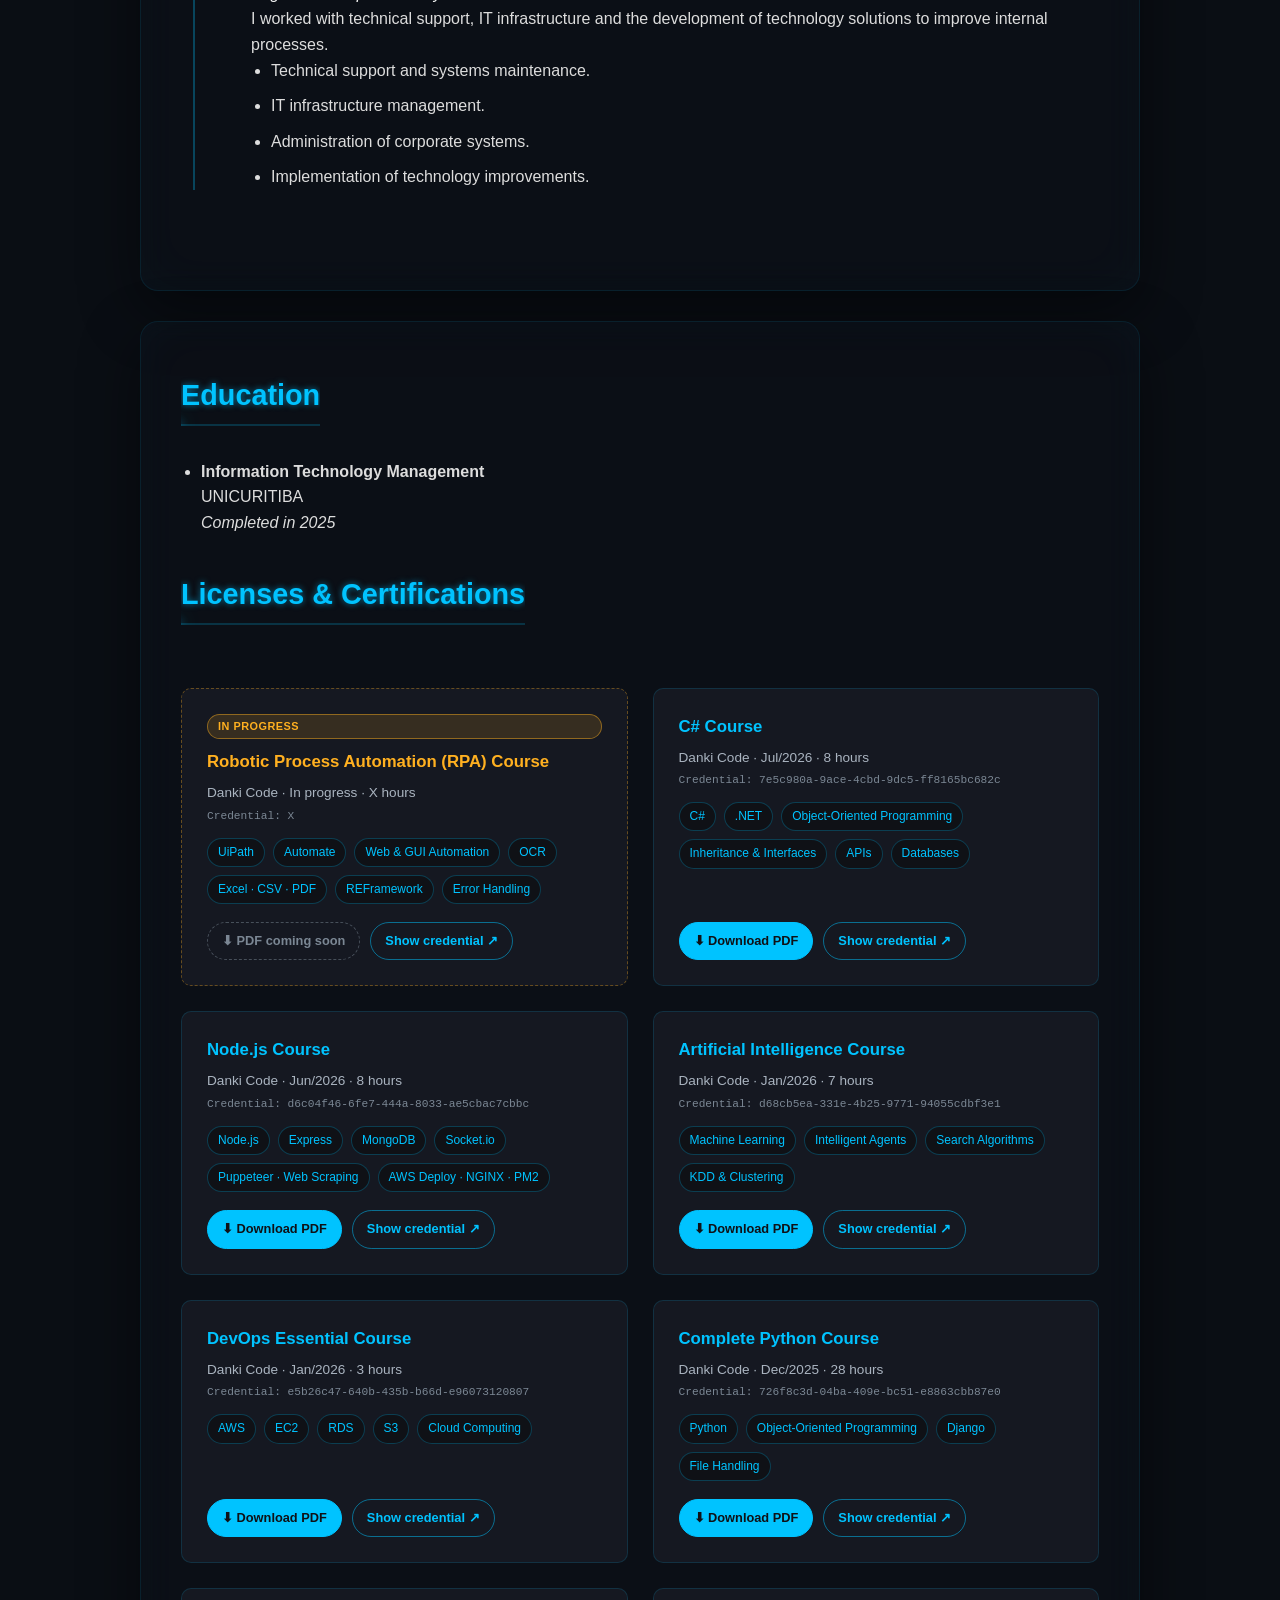
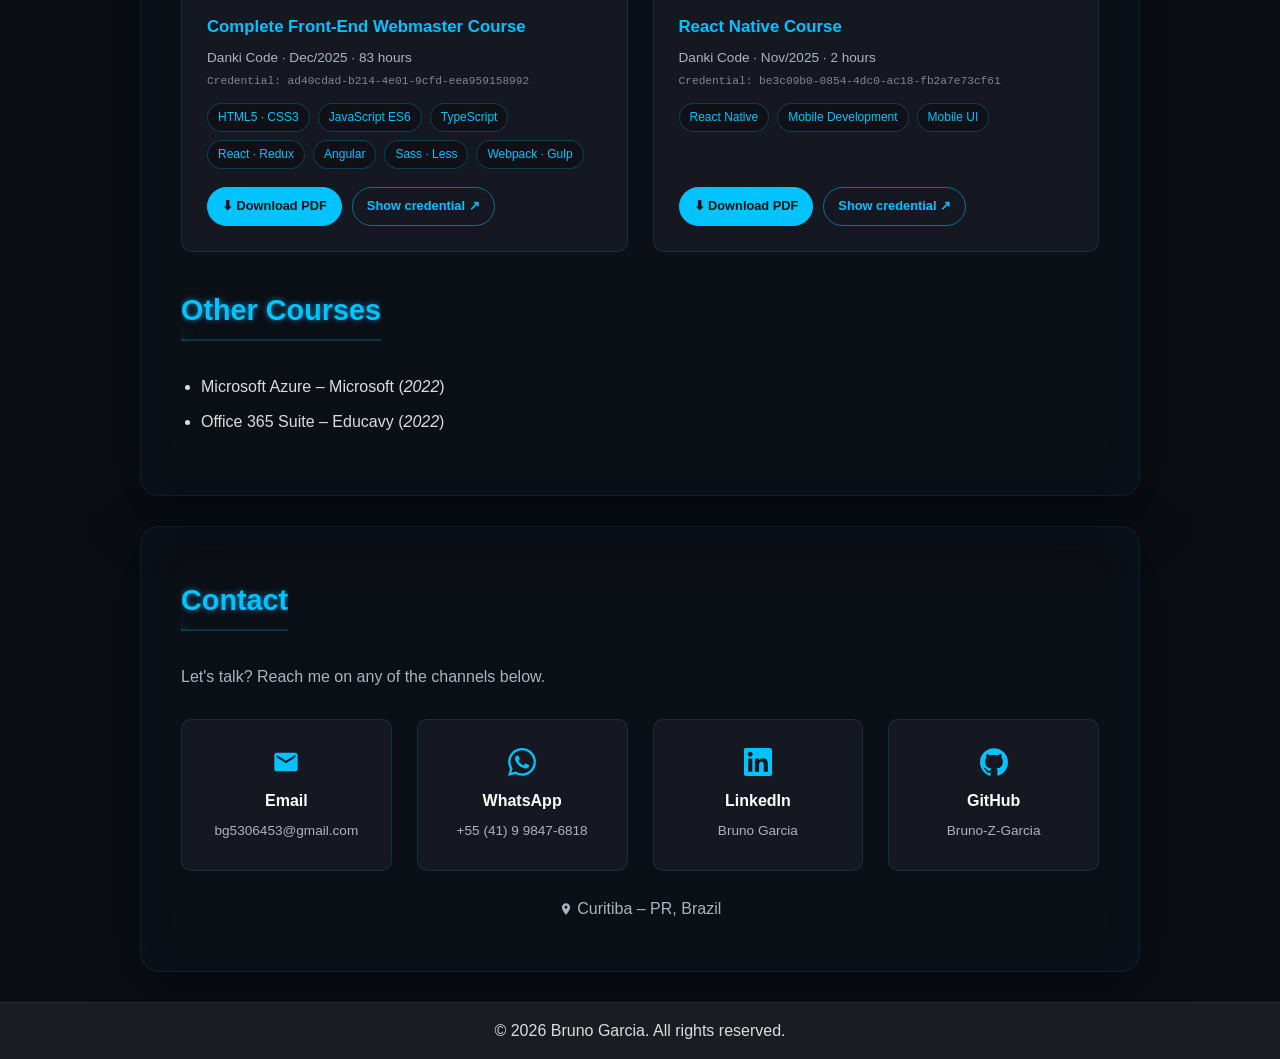
==== commit 8e4c9a73: "att" ====
--- a/index-en.html
+++ b/index-en.html
@@ -146,41 +146,58 @@
         <h2>About Me</h2>
 
         <p>
-            My name is Bruno Garcia, I'm 25 years old and I hold a degree in Information Technology Management from UniCuritiba.
-            I have been working in technology for over four years, focusing on RPA, process automation and the development
-            of solutions that streamline operations, reduce manual work and increase productivity.
+            RPA Developer with over 4 years in technology, specialized in process automation and in building
+            solutions that remove manual work and give time back to operations.
         </p>
 
         <br>
 
         <p>
-            I build bots and automations using <strong>Python, C#, Selenium, Playwright and Power Automate Desktop</strong>,
-            automating legal and administrative processes: web automation, document generation and processing
-            (PDF and Word), data extraction and transformation, and system integrations through REST APIs.
+            Today I build bots and systems that automate legal, administrative and foreign trade processes —
+            working end to end: requirements gathering, solution architecture, development, deployment and
+            production support.
         </p>
 
         <br>
 
+        <p>What I do day to day:</p>
+
+        <ul class="sobre-lista">
+            <li>Automation bots (RPA) with <strong>Python, C#, Playwright, Selenium and Power Automate Desktop</strong></li>
+            <li>Document automation: PDF and Word generation and processing, data extraction and transformation</li>
+            <li>System integrations via REST APIs, including legal platforms such as CPJ, XJUS and Preâmbulo</li>
+            <li>Web applications and backend in Python (Flask), with MySQL and SQL Server</li>
+            <li>Artificial Intelligence applied to business processes (OpenAI API)</li>
+            <li>Dashboards and indicators (KPIs) for operational tracking</li>
+            <li>Deployment, servers and cloud environments (Microsoft Azure)</li>
+        </ul>
+
+        <br>
+
         <p>
-            I have experience with end-to-end projects — from requirements gathering and solution architecture to
-            deployment, acceptance testing and production support. This includes database modeling (MySQL and SQL Server),
-            backend development in Python (Flask), building management dashboards and applying
-            Artificial Intelligence (OpenAI API) to business processes.
+            Before moving into development, I worked in IT support and infrastructure at the Court of Justice of
+            Paraná and at SpaceSet. That background matters today: I understand the environment the bots run in,
+            not just their code.
         </p>
 
         <br>
 
         <p>
-            Beyond my technical experience, I was a volunteer scout for 12 years, a period in which I developed
-            skills such as leadership, organization, discipline, resilience and responsibility — competencies I apply
-            directly to project management and teamwork.
+            I was a volunteer scout for 12 years, a period that shaped how I work — organization, discipline,
+            responsibility and the willingness to see a problem through to the end.
         </p>
 
         <br>
 
         <p>
-            I am currently looking for opportunities to work with RPA, intelligent automation, integrations and the
-            development of solutions that create real impact on companies' processes and results.
+            Degree in Information Technology Management from UniCuritiba. Currently specializing in RPA with
+            UiPath and Automate.
+        </p>
+
+        <br>
+
+        <p>
+            Open to opportunities in RPA, intelligent automation and system integrations.
         </p>
 
     </div>
@@ -300,6 +317,125 @@
 <h2>Projects</h2>
 
 <div class="projetos-grid">
+
+<div class="projeto-card">
+<h3>Court Data Extraction Bot</h3>
+<p>
+Automation that collects case files across Brazilian courts: it accesses each court system, logs in, downloads the case records, filters the relevant documents and classifies every procedural update, producing structured JSON that feeds the downstream legal workflow. Architected as independent packages per court system (EPROC, e-SAJ, PJe and PROJUDI) and integrated with the CNJ public DataJud API. Built as a team.
+</p>
+
+<div class="tech">
+<span>Python</span>
+<span>Playwright</span>
+<span>DataJud API (CNJ)</span>
+<span>RPA</span>
+</div>
+</div>
+
+
+<div class="projeto-card">
+<h3>Judicial Deposit Receipts Bot</h3>
+<p>
+End-to-end automation that logs into the legal system, exports the collateral report, resolves the matching company ID for each account and queries the Judicial Deposit Withdrawal Receipt on the bank's public portal — saving the PDFs automatically, named by case and period, and writing each query's status back to the database.
+</p>
+
+<div class="tech">
+<span>Python</span>
+<span>Playwright</span>
+<span>PDF</span>
+<span>Excel</span>
+</div>
+</div>
+
+
+<div class="projeto-card">
+<h3>Claims History &amp; Docket Extraction Bots</h3>
+<p>
+A set of automations that extract claims history from insurance portals and the task docket from the legal system, converting the data into spreadsheets and structured JSON that serve as input for the other bots in the operation.
+</p>
+
+<div class="tech">
+<span>Python</span>
+<span>Playwright</span>
+<span>JSON</span>
+<span>openpyxl</span>
+</div>
+</div>
+
+
+<div class="projeto-card">
+<h3>Email Automation Bot (Outlook)</h3>
+<p>
+Bot that reads emails from a specific Outlook folder, builds the tracking spreadsheet and sends it automatically to the recipients. Shipped as a self-contained executable with a graphical interface and its own installer — it runs on any Windows machine without installing Python or dependencies.
+</p>
+
+<div class="tech">
+<span>Python</span>
+<span>Outlook · pywin32</span>
+<span>CustomTkinter</span>
+<span>PyInstaller</span>
+</div>
+</div>
+
+
+<div class="projeto-card">
+<h3>Document Deduplication Bot</h3>
+<p>
+Automation that scans the legal system's document base and identifies duplicate files by SHA-256 hash, comparing actual content rather than just filenames — freeing up disk space and preventing rework in document management.
+</p>
+
+<div class="tech">
+<span>Python</span>
+<span>SHA-256</span>
+<span>File Automation</span>
+</div>
+</div>
+
+
+<div class="projeto-card">
+<h3>Export Documentation Automation</h3>
+<p>
+Bots for issuing DU-E (Brazilian Single Export Declaration), Certificates of Origin and Halal certification, filling the systems from tracking spreadsheets and automatically filing the issued documents. Built for foreign trade operations in the agribusiness export sector.
+</p>
+
+<div class="tech">
+<span>Python</span>
+<span>Playwright</span>
+<span>RPA</span>
+<span>Foreign Trade</span>
+</div>
+</div>
+
+
+<div class="projeto-card">
+<h3>Foreign Trade Routine Automation</h3>
+<p>
+A set of bots for operational export routines: tracking and reconciling shipment endorsements, automatically composing emails from tracking spreadsheets, and batch printing invoices and documents, with a graphical interface for the operators.
+</p>
+
+<div class="tech">
+<span>Python</span>
+<span>Excel</span>
+<span>RPA</span>
+<span>GUI</span>
+</div>
+</div>
+
+
+<div class="projeto-card">
+<h3>e-SUS Registration Bot (Public Health)</h3>
+<p>
+Automation that registers home and territorial visit forms in the e-SUS PAC public health system from a residents spreadsheet, distributing the records across business days — automatically skipping weekends and holidays — with shift selection, a preview before execution and an installer that sets up the whole environment on its own.
+</p>
+
+<div class="tech">
+<span>Python</span>
+<span>Playwright</span>
+<span>GUI</span>
+<span>e-SUS PAC</span>
+</div>
+</div>
+
 
 <div class="projeto-card">
 <h3>Legal Automation (RPA)</h3>
--- a/style.css
+++ b/style.css
@@ -357,6 +357,18 @@
     text-align: left;
     margin: 0 auto;
     max-width: 90%;
+}
+
+/* lista de atribuicoes da secao Sobre Mim */
+#sobre .sobre-lista {
+    list-style-position: outside;
+    padding-left: 22px;
+    max-width: 100%;
+    margin: 0;
+}
+
+#sobre .sobre-lista li {
+    margin-bottom: 8px;
 }
 
 section p {
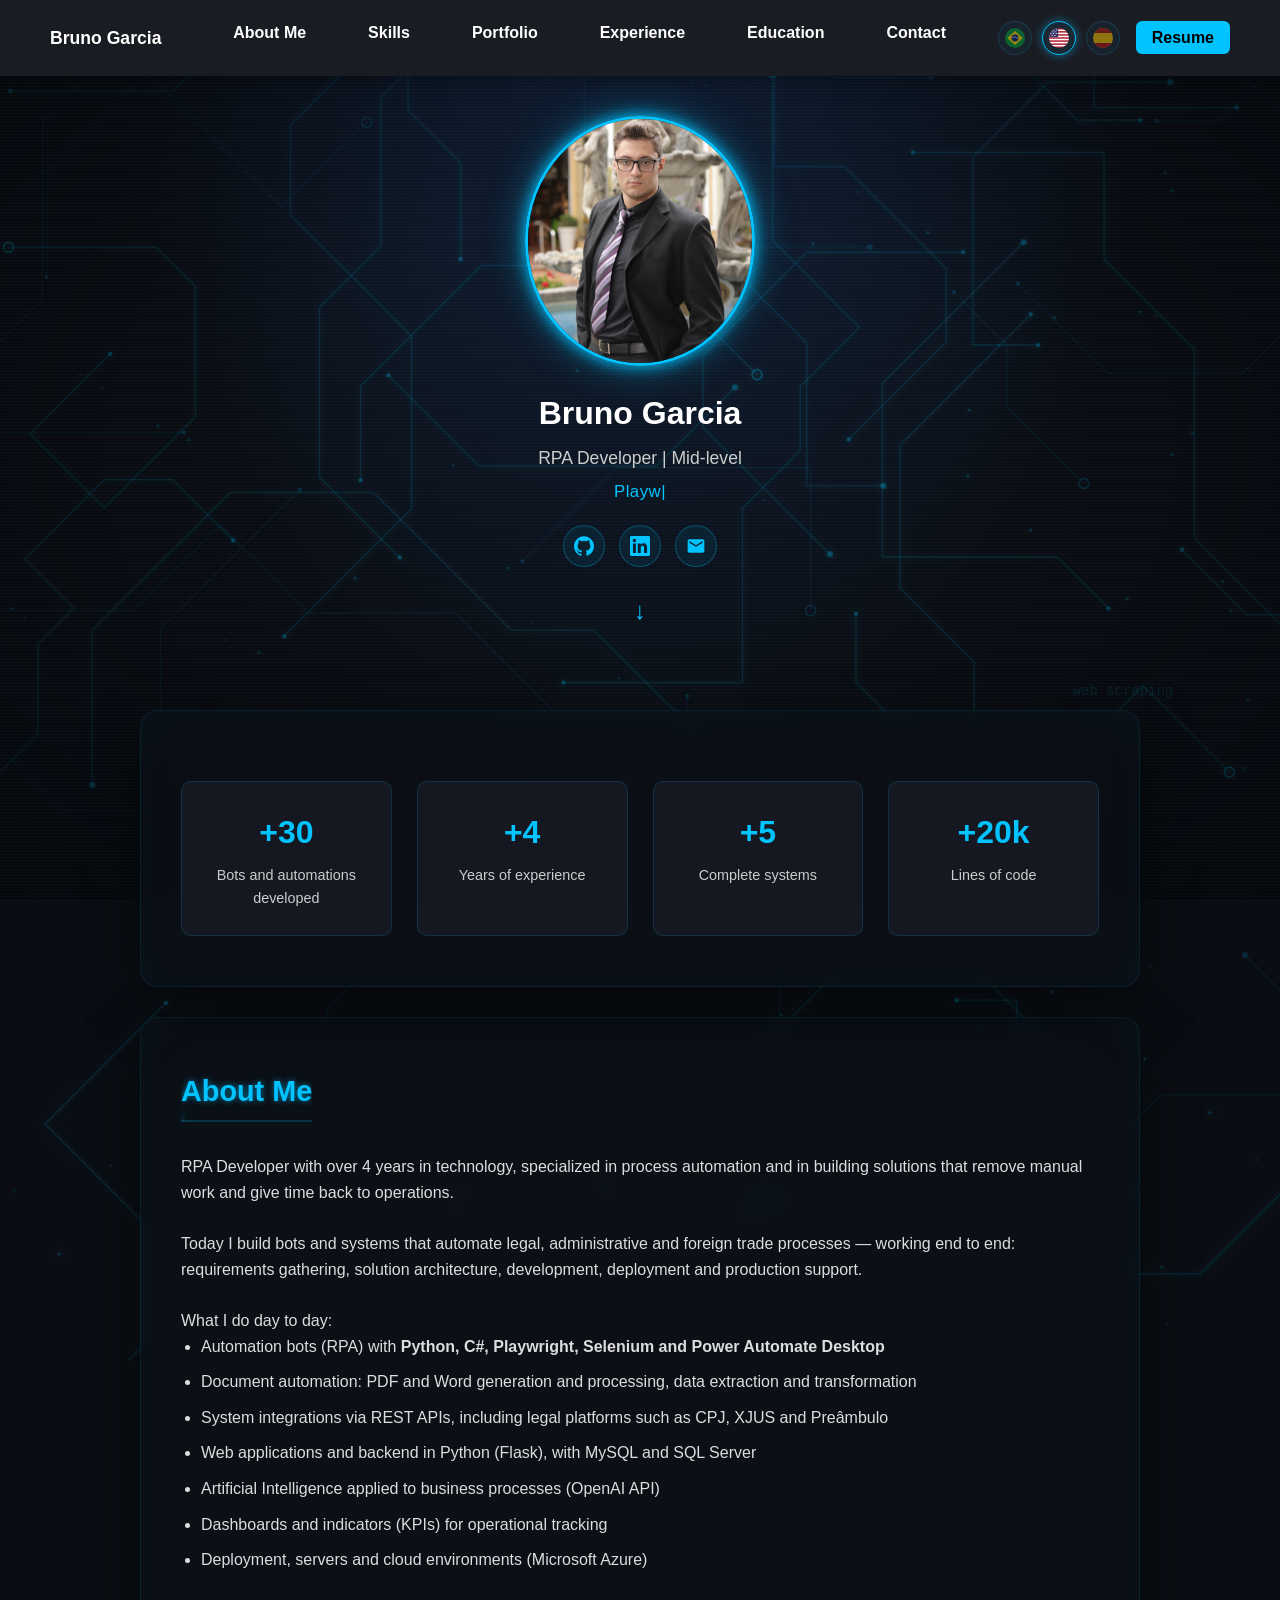
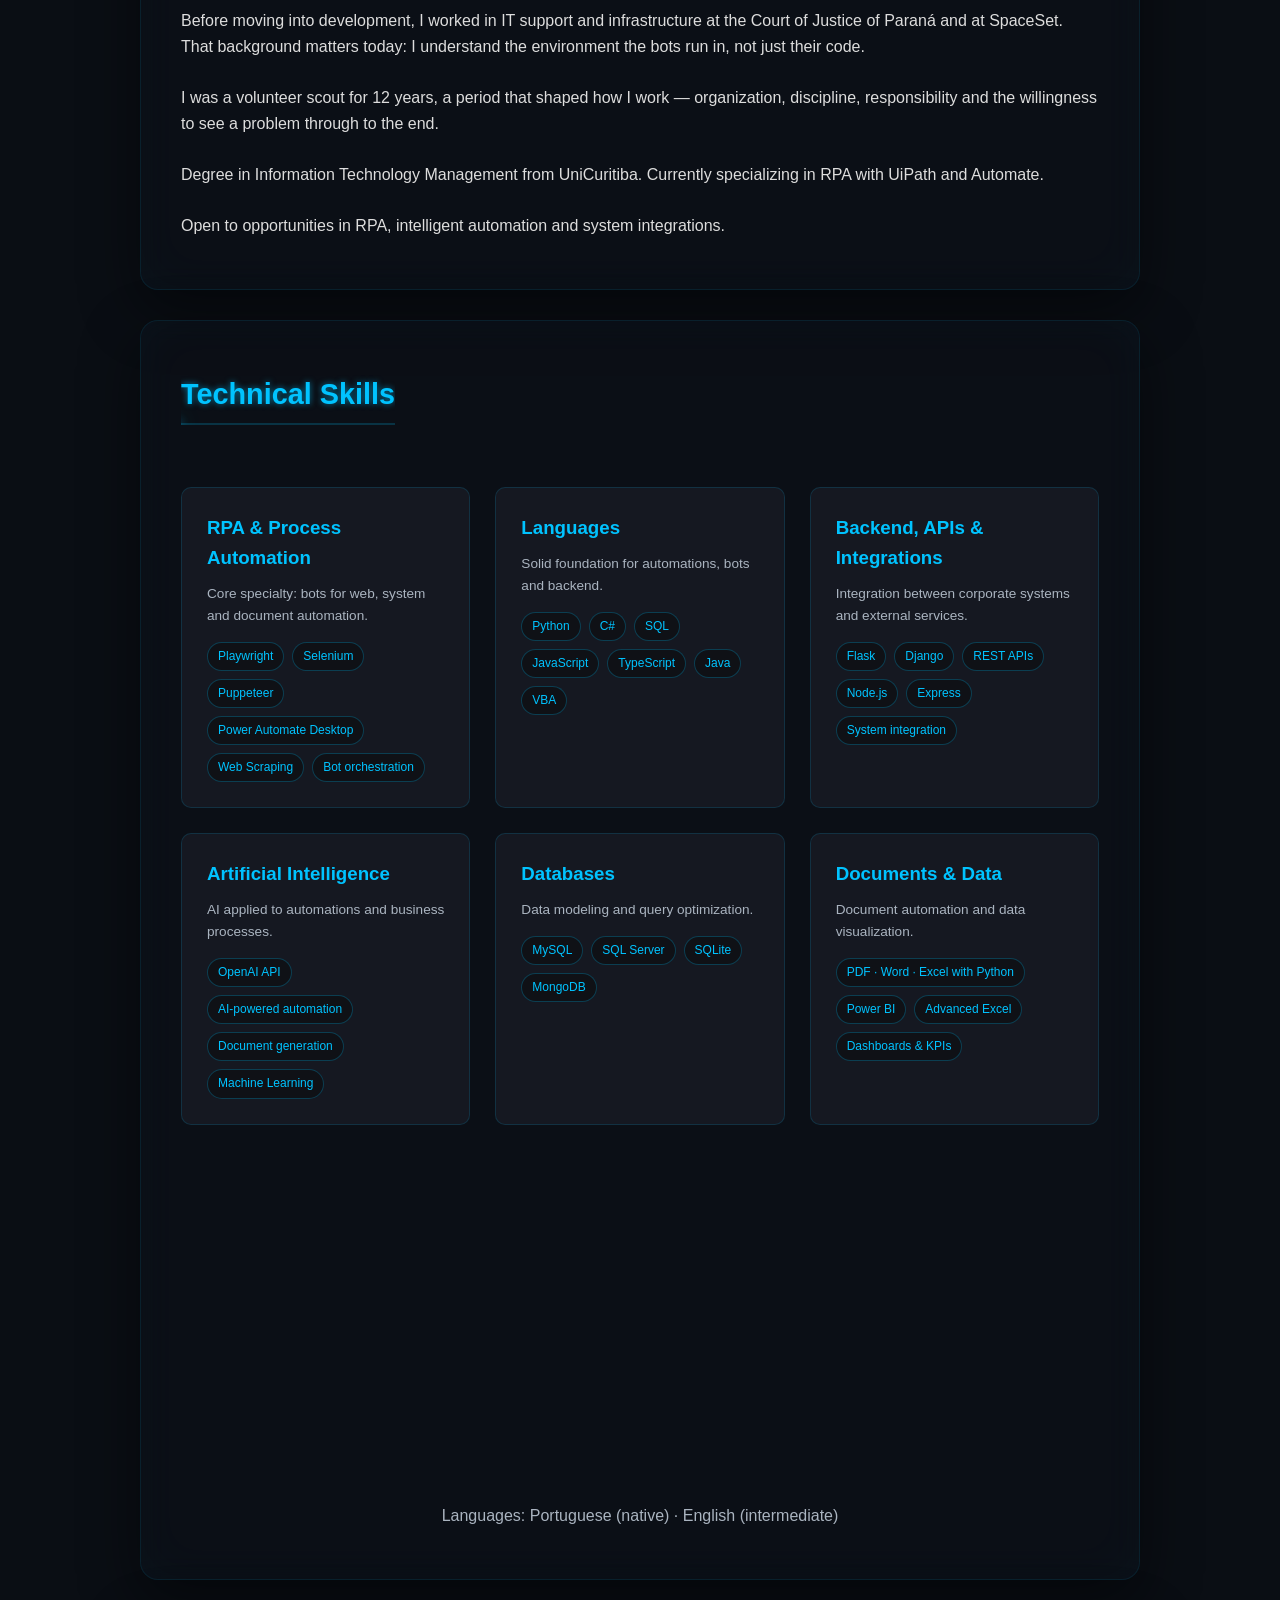
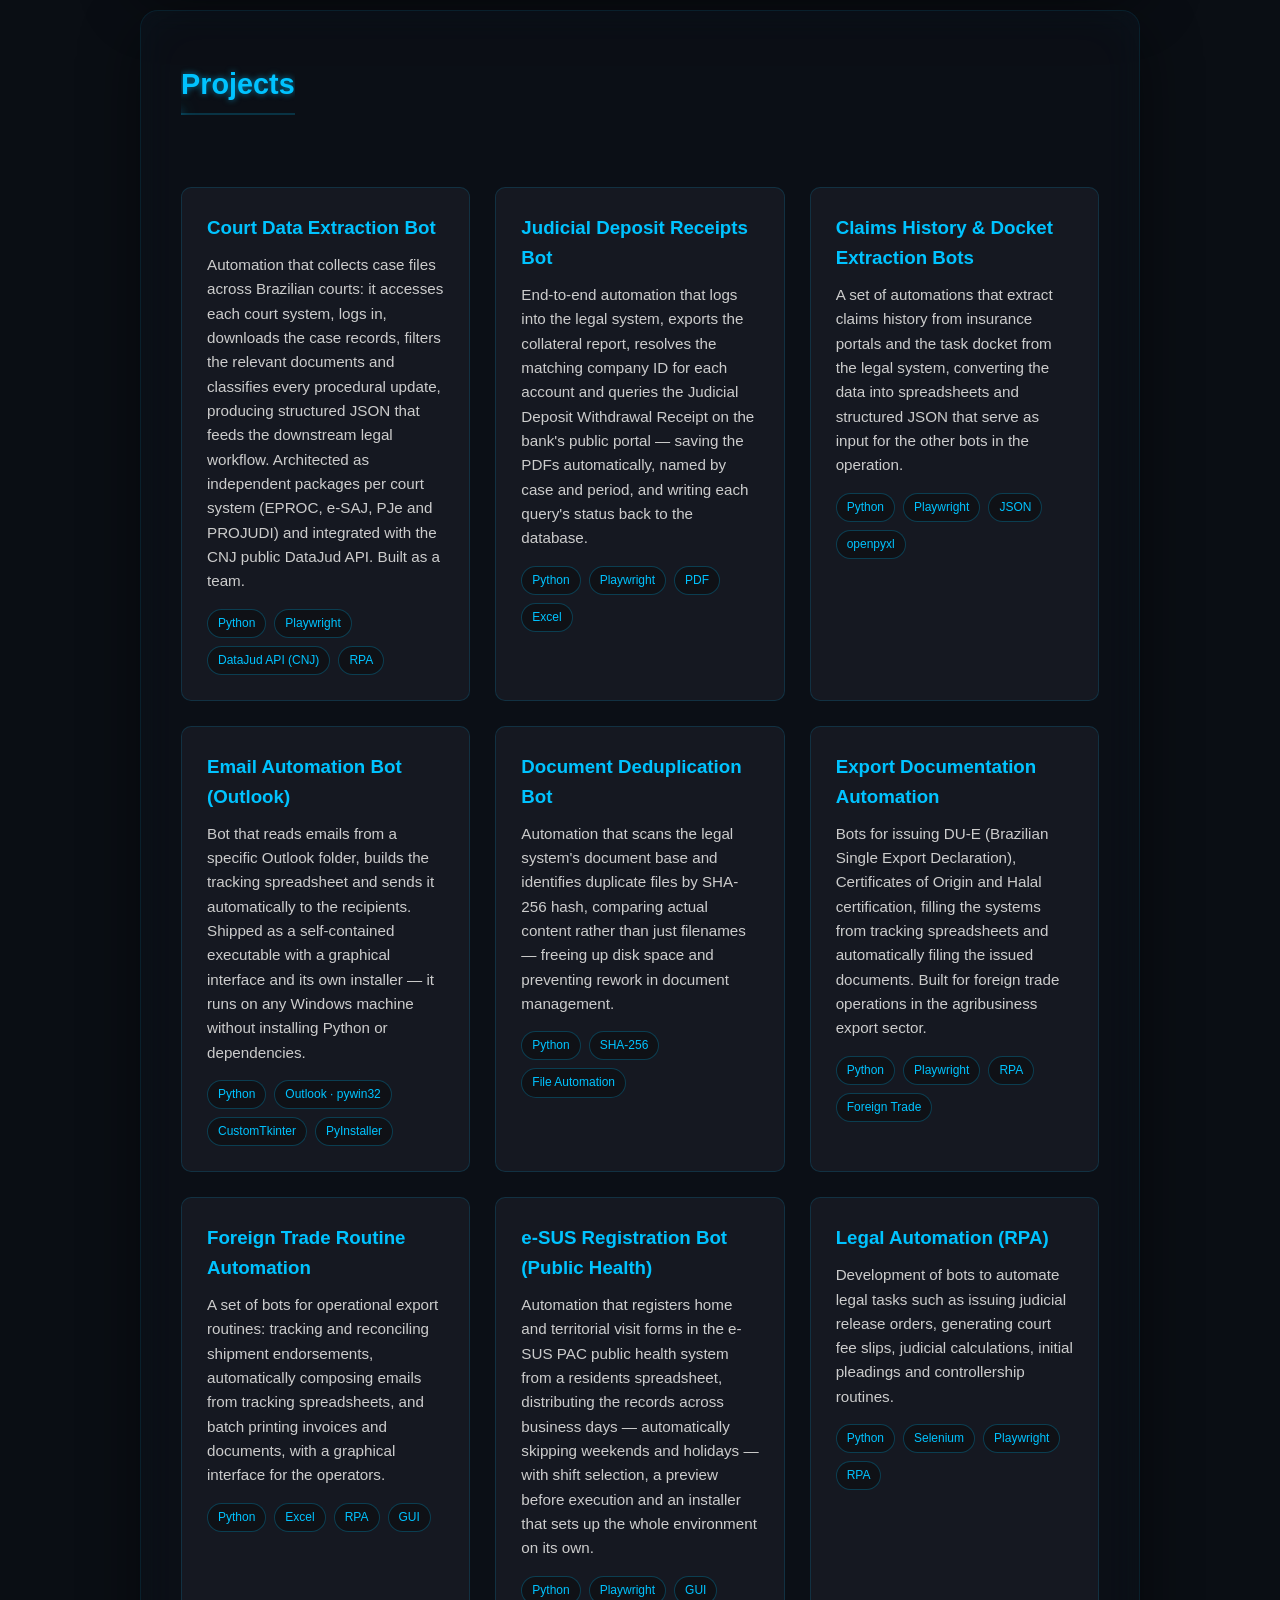
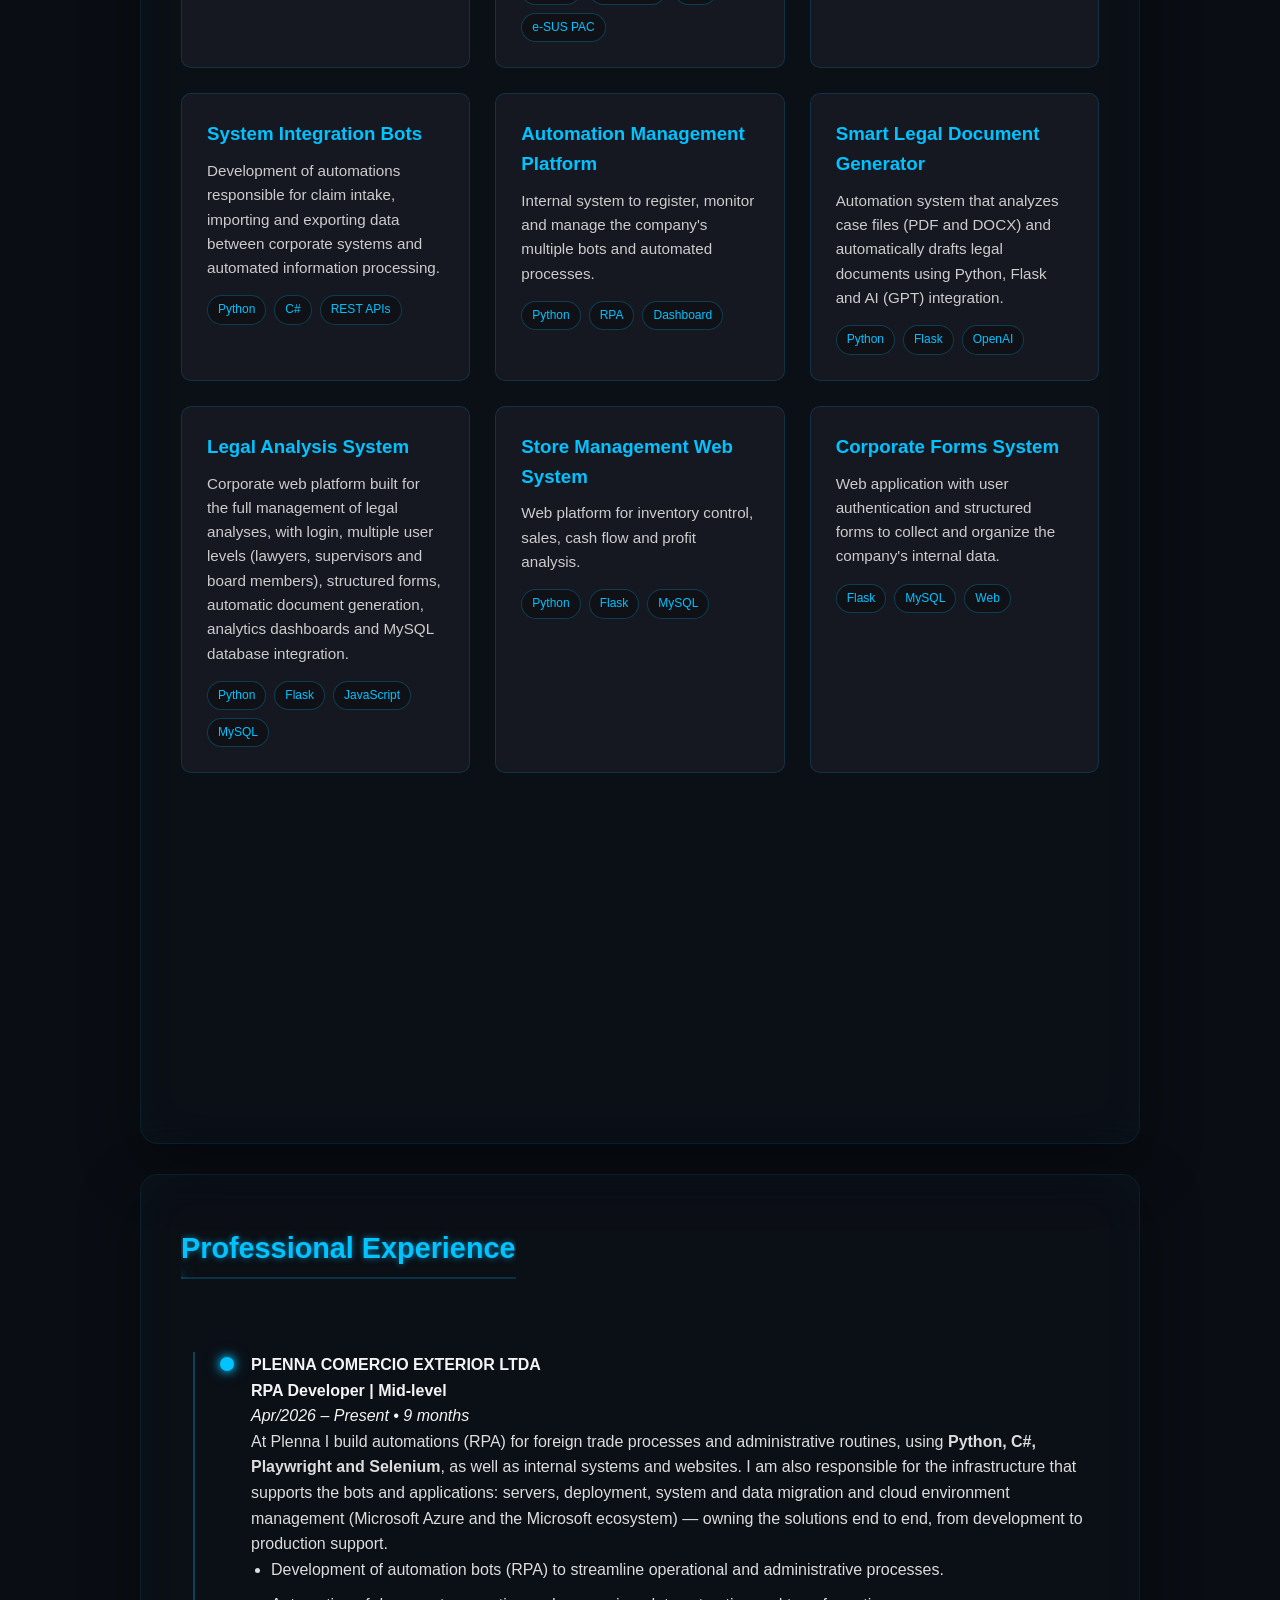
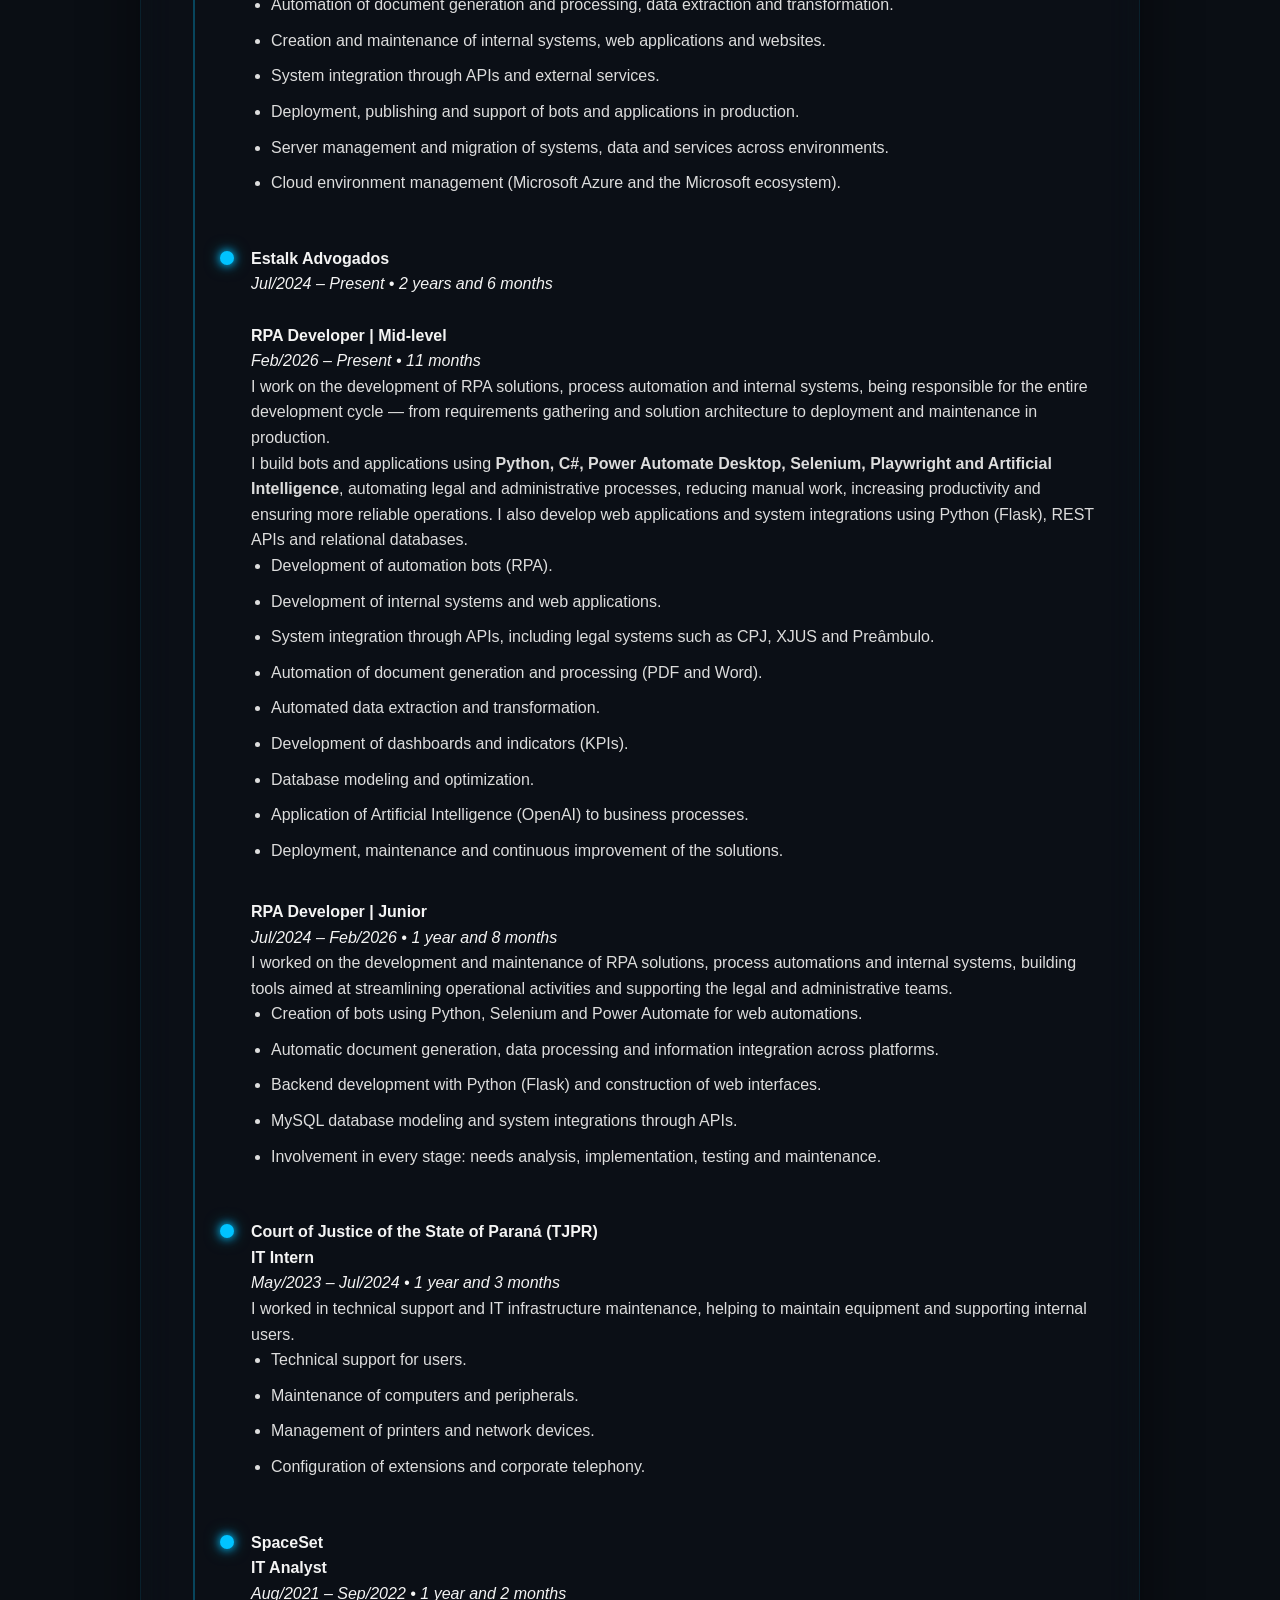
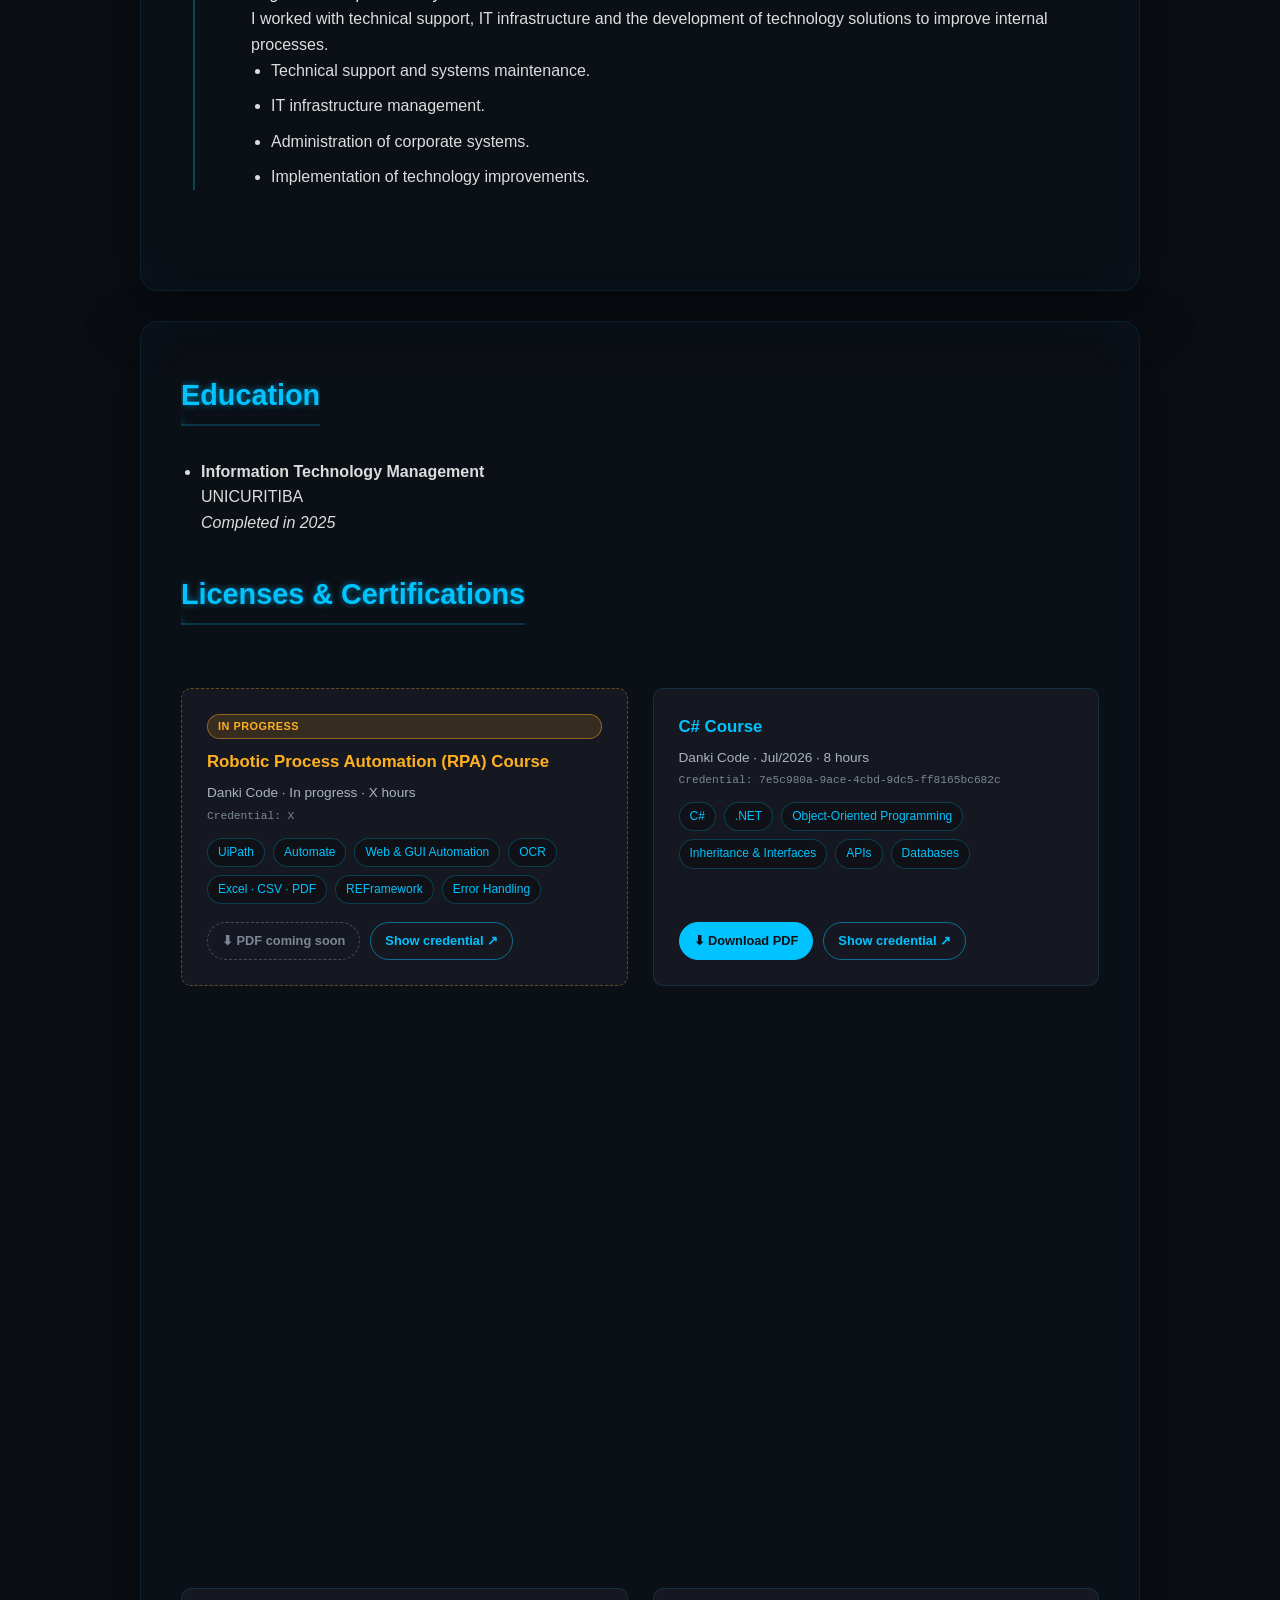
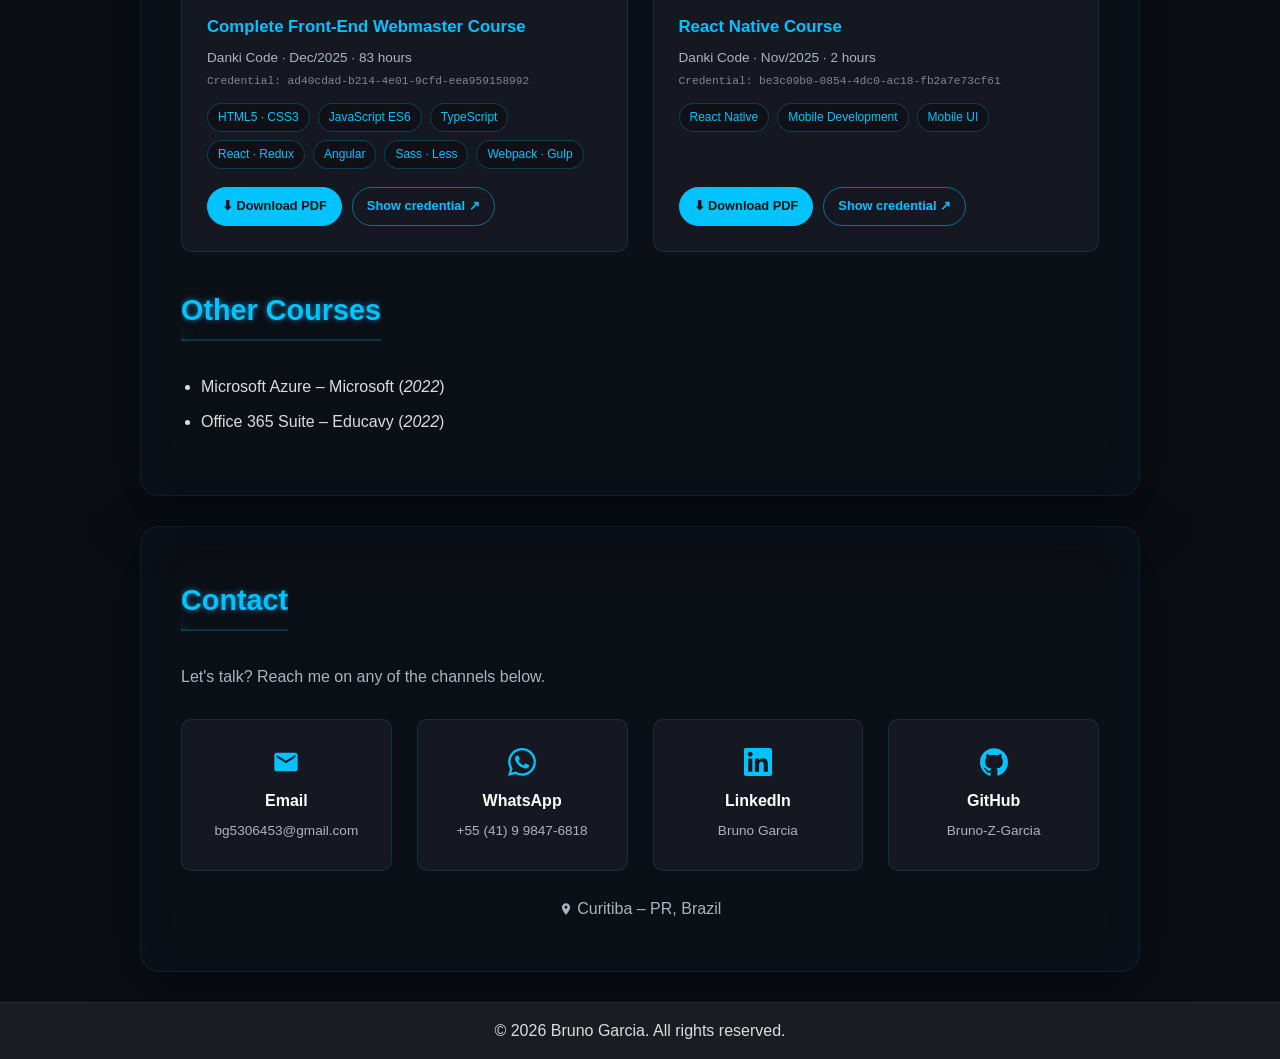
==== commit d6815fd7: "att" ====
--- a/index-en.html
+++ b/index-en.html
@@ -970,6 +970,10 @@
                 <span class="lang-bandeira" aria-hidden="true"><svg viewBox="0 0 24 24"><rect width="24" height="24" fill="#b22234"/><g fill="#ffffff"><rect y="1.85" width="24" height="1.85"/><rect y="5.54" width="24" height="1.85"/><rect y="9.23" width="24" height="1.85"/><rect y="12.92" width="24" height="1.85"/><rect y="16.62" width="24" height="1.85"/><rect y="20.31" width="24" height="1.85"/></g><rect width="11" height="11.08" fill="#3c3b6e"/><g fill="#ffffff"><circle cx="2.2" cy="2.2" r=".65"/><circle cx="5.5" cy="2.2" r=".65"/><circle cx="8.8" cy="2.2" r=".65"/><circle cx="3.85" cy="4.4" r=".65"/><circle cx="7.15" cy="4.4" r=".65"/><circle cx="2.2" cy="6.6" r=".65"/><circle cx="5.5" cy="6.6" r=".65"/><circle cx="8.8" cy="6.6" r=".65"/><circle cx="3.85" cy="8.8" r=".65"/><circle cx="7.15" cy="8.8" r=".65"/></g></svg></span>
                 <span>English (US)</span>
             </a>
+            <a href="assets/Bruno_Garcia_Curriculum_ES.pdf" download class="modal-opcao">
+                <span class="lang-bandeira" aria-hidden="true"><svg viewBox="0 0 24 24"><rect width="24" height="24" fill="#c60b1e"/><rect y="6" width="24" height="12" fill="#ffc400"/></svg></span>
+                <span>Spanish (ES)</span>
+            </a>
         </div>
     </div>
 </div>
